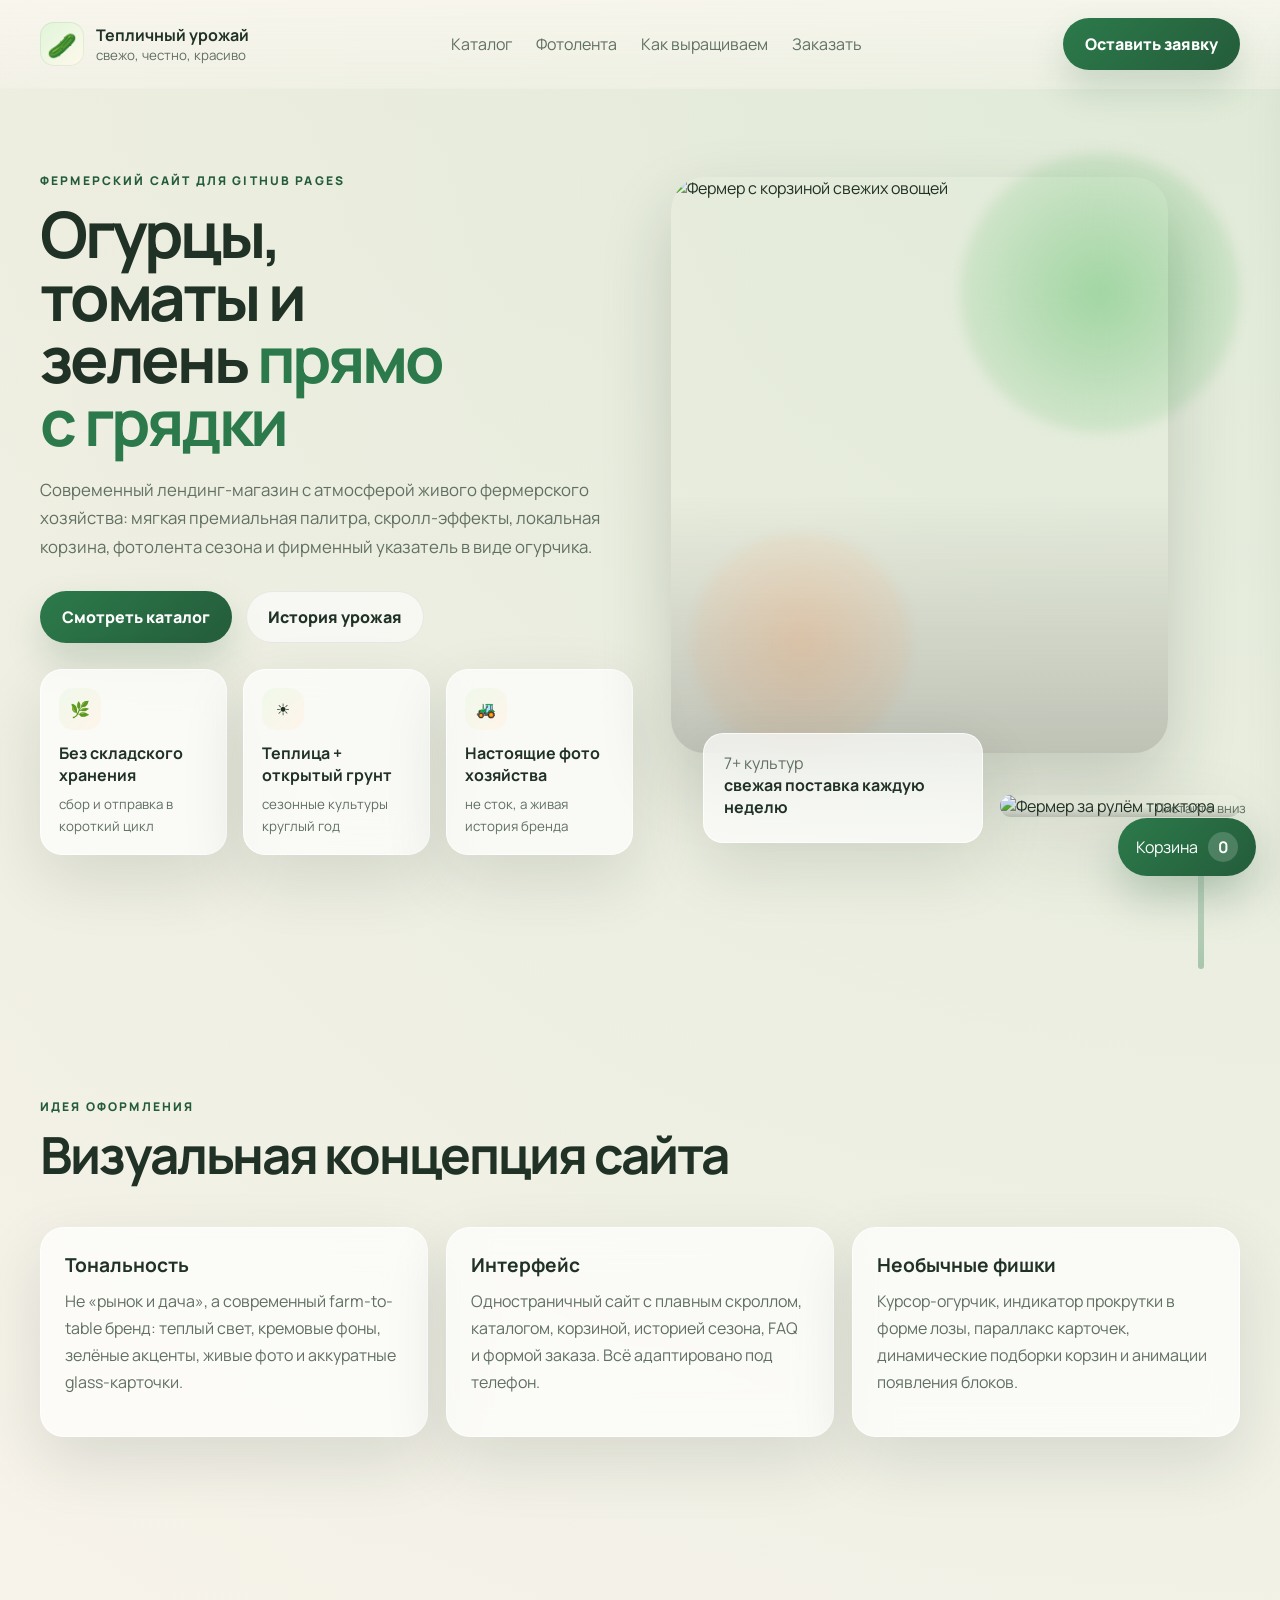
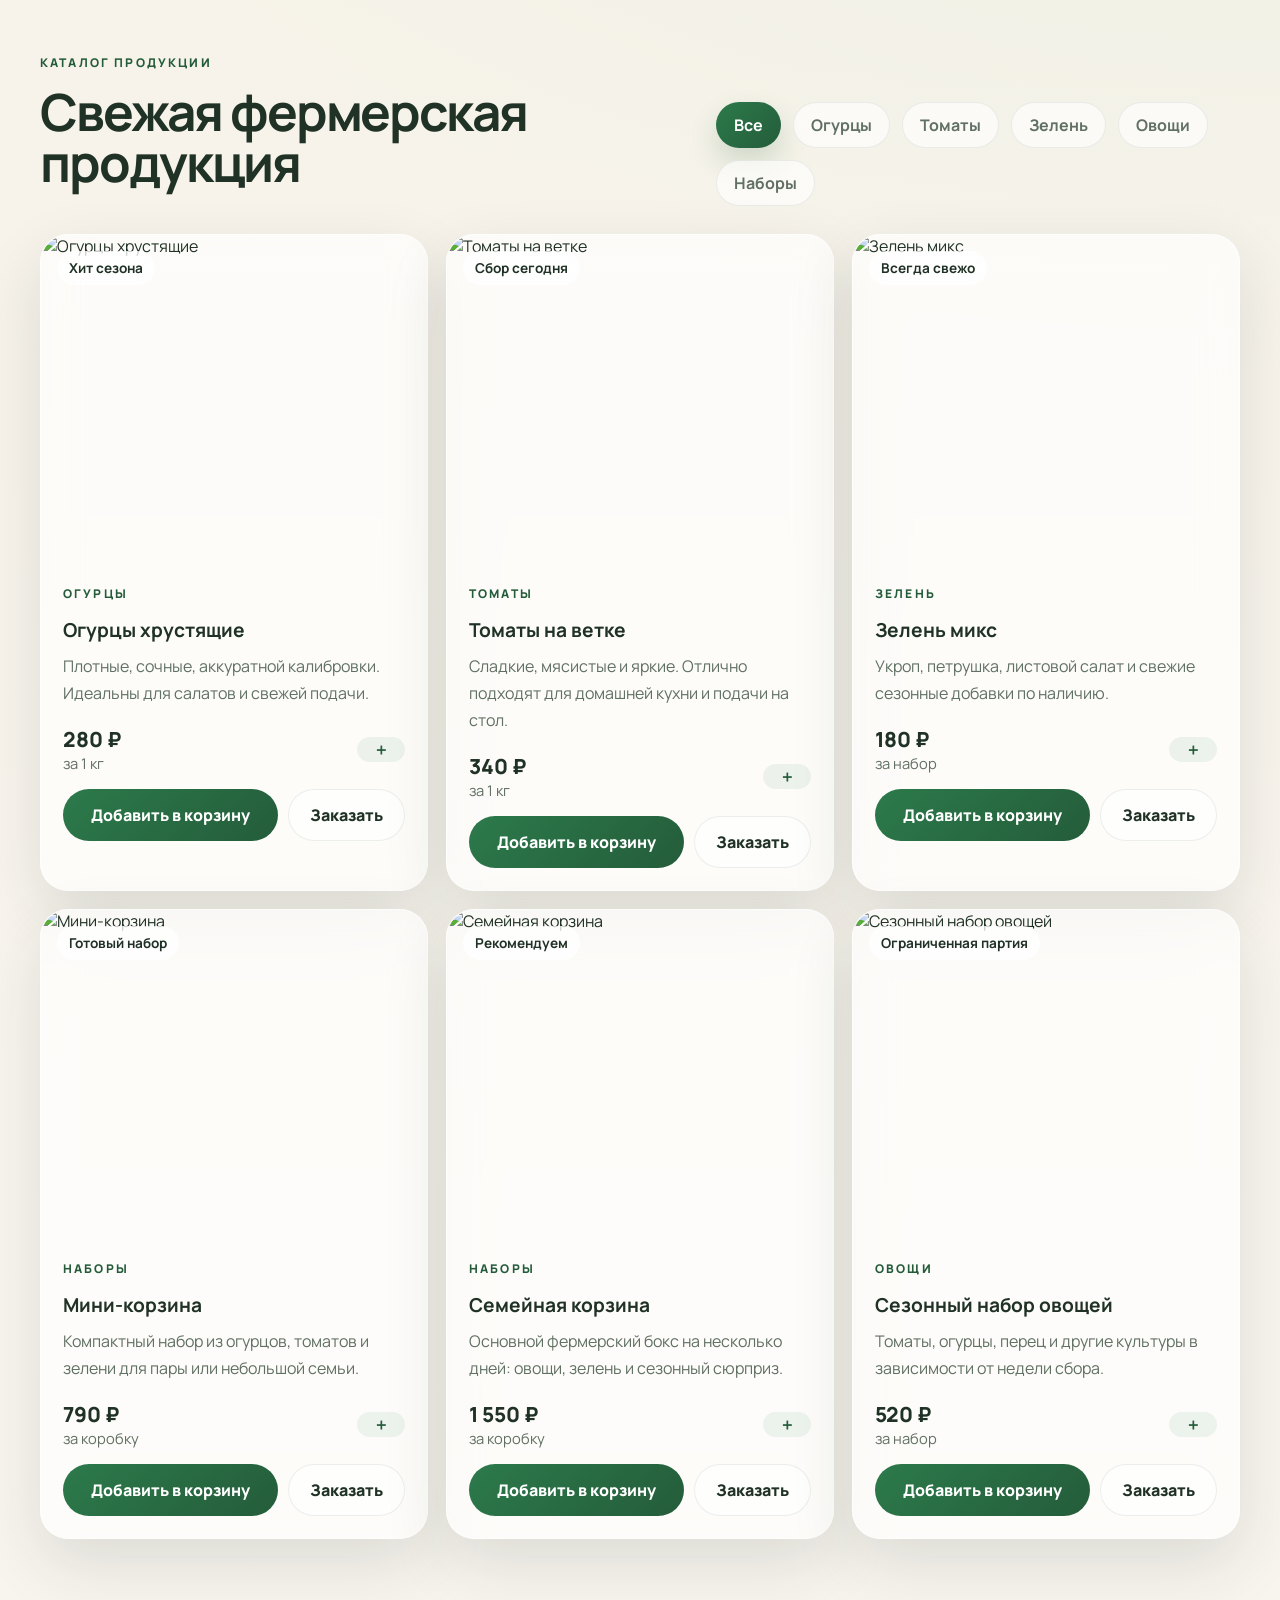
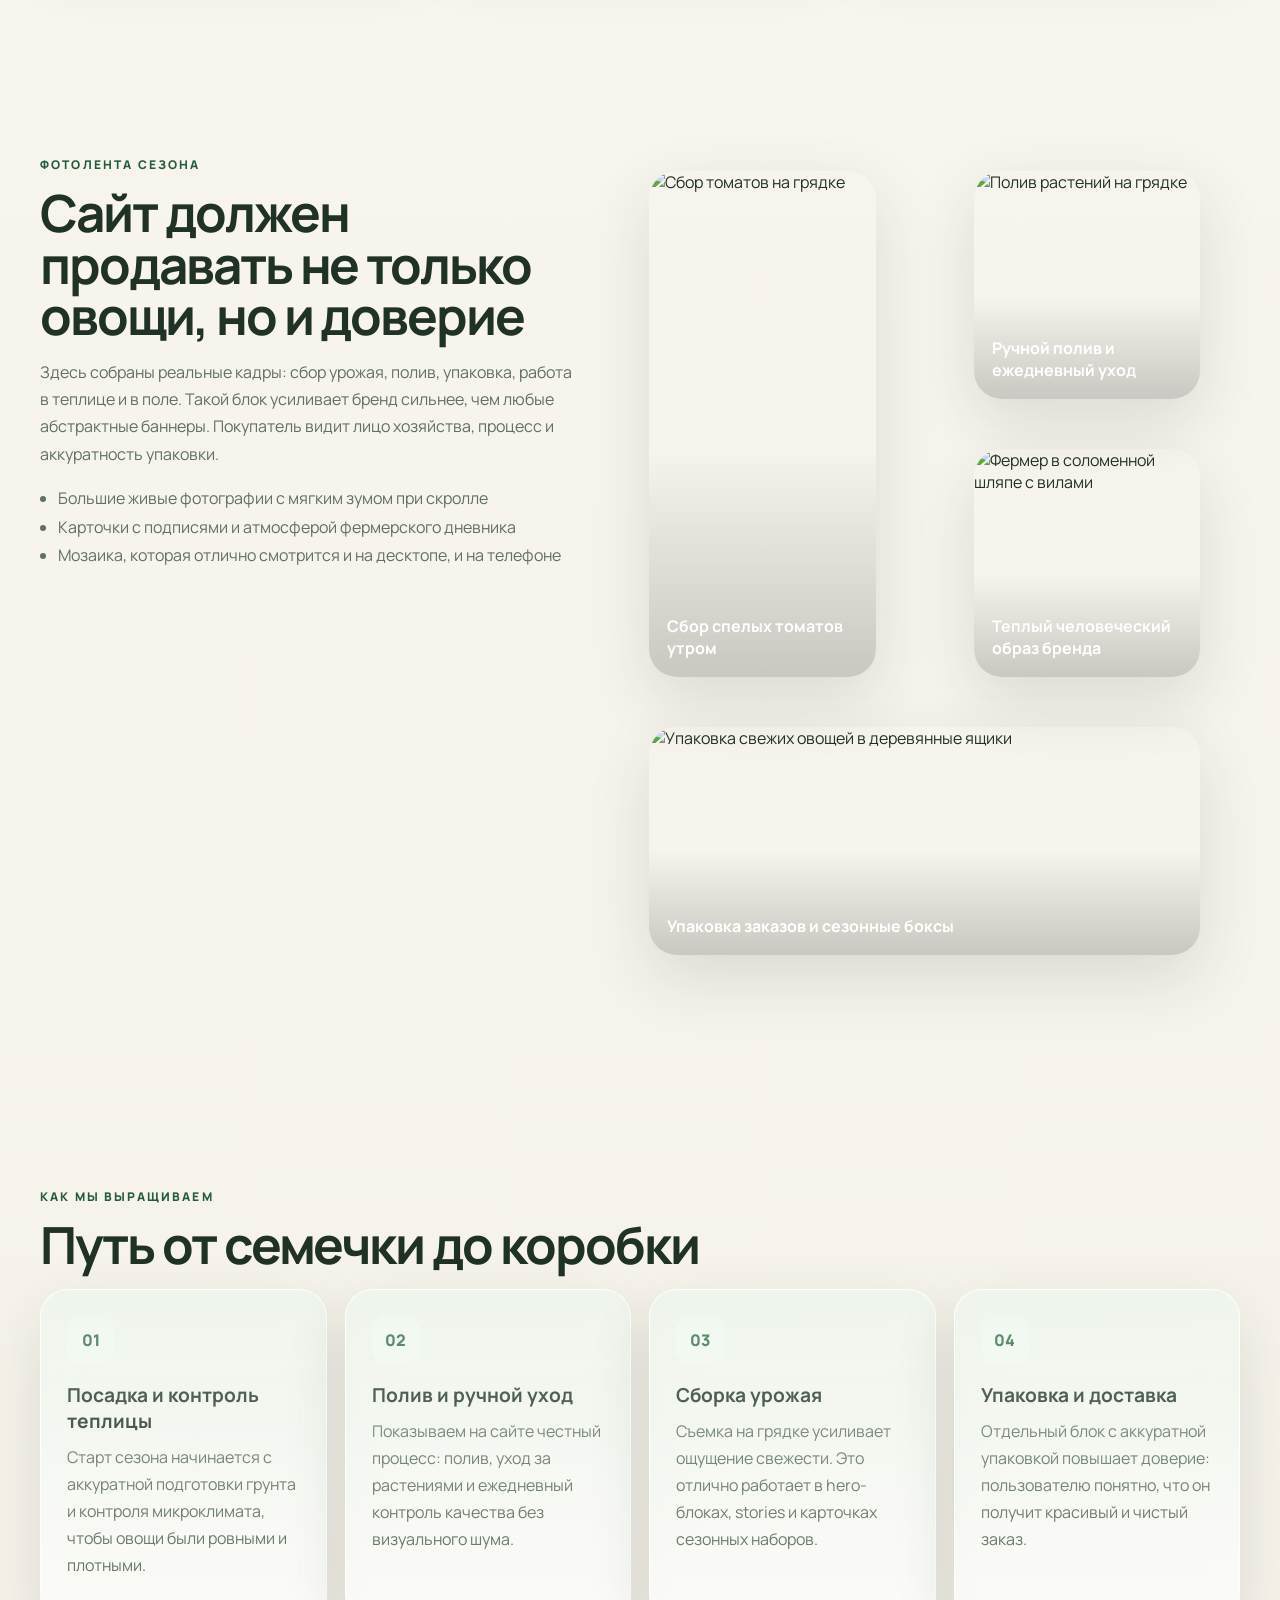
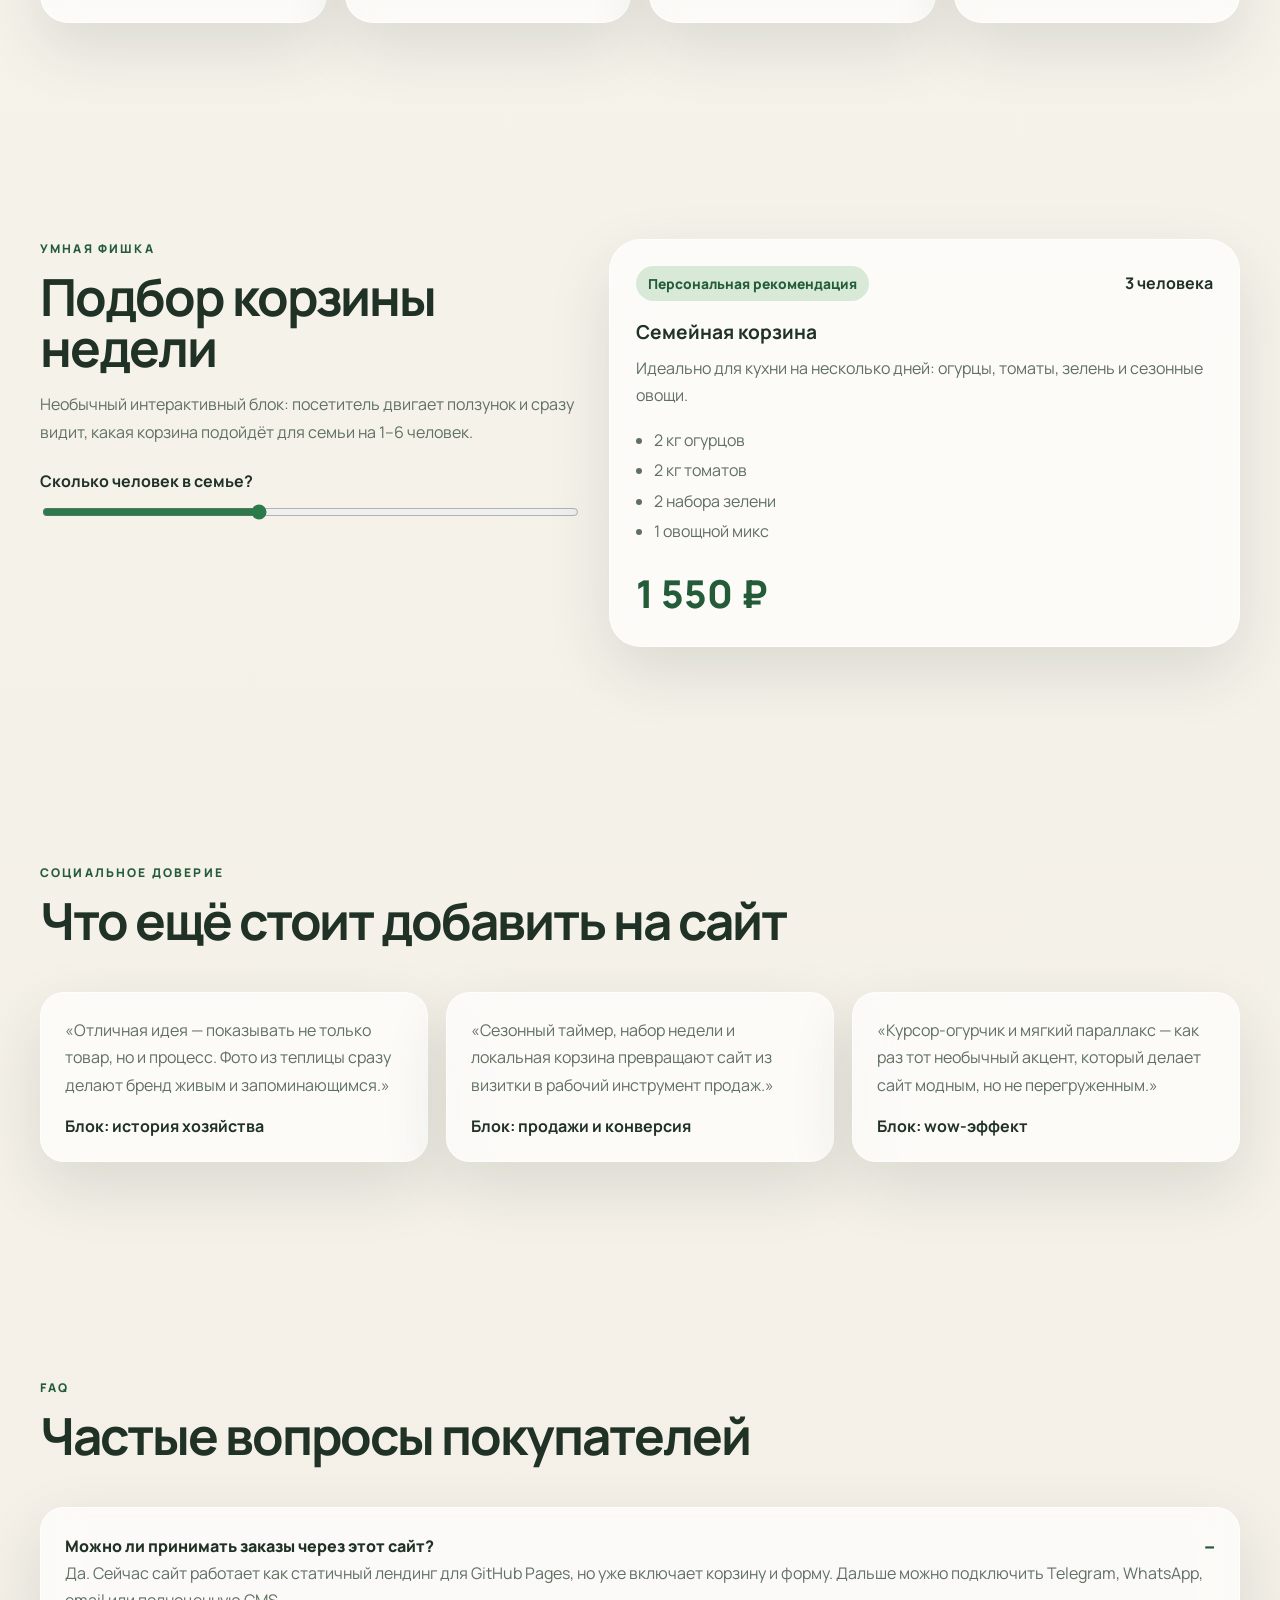
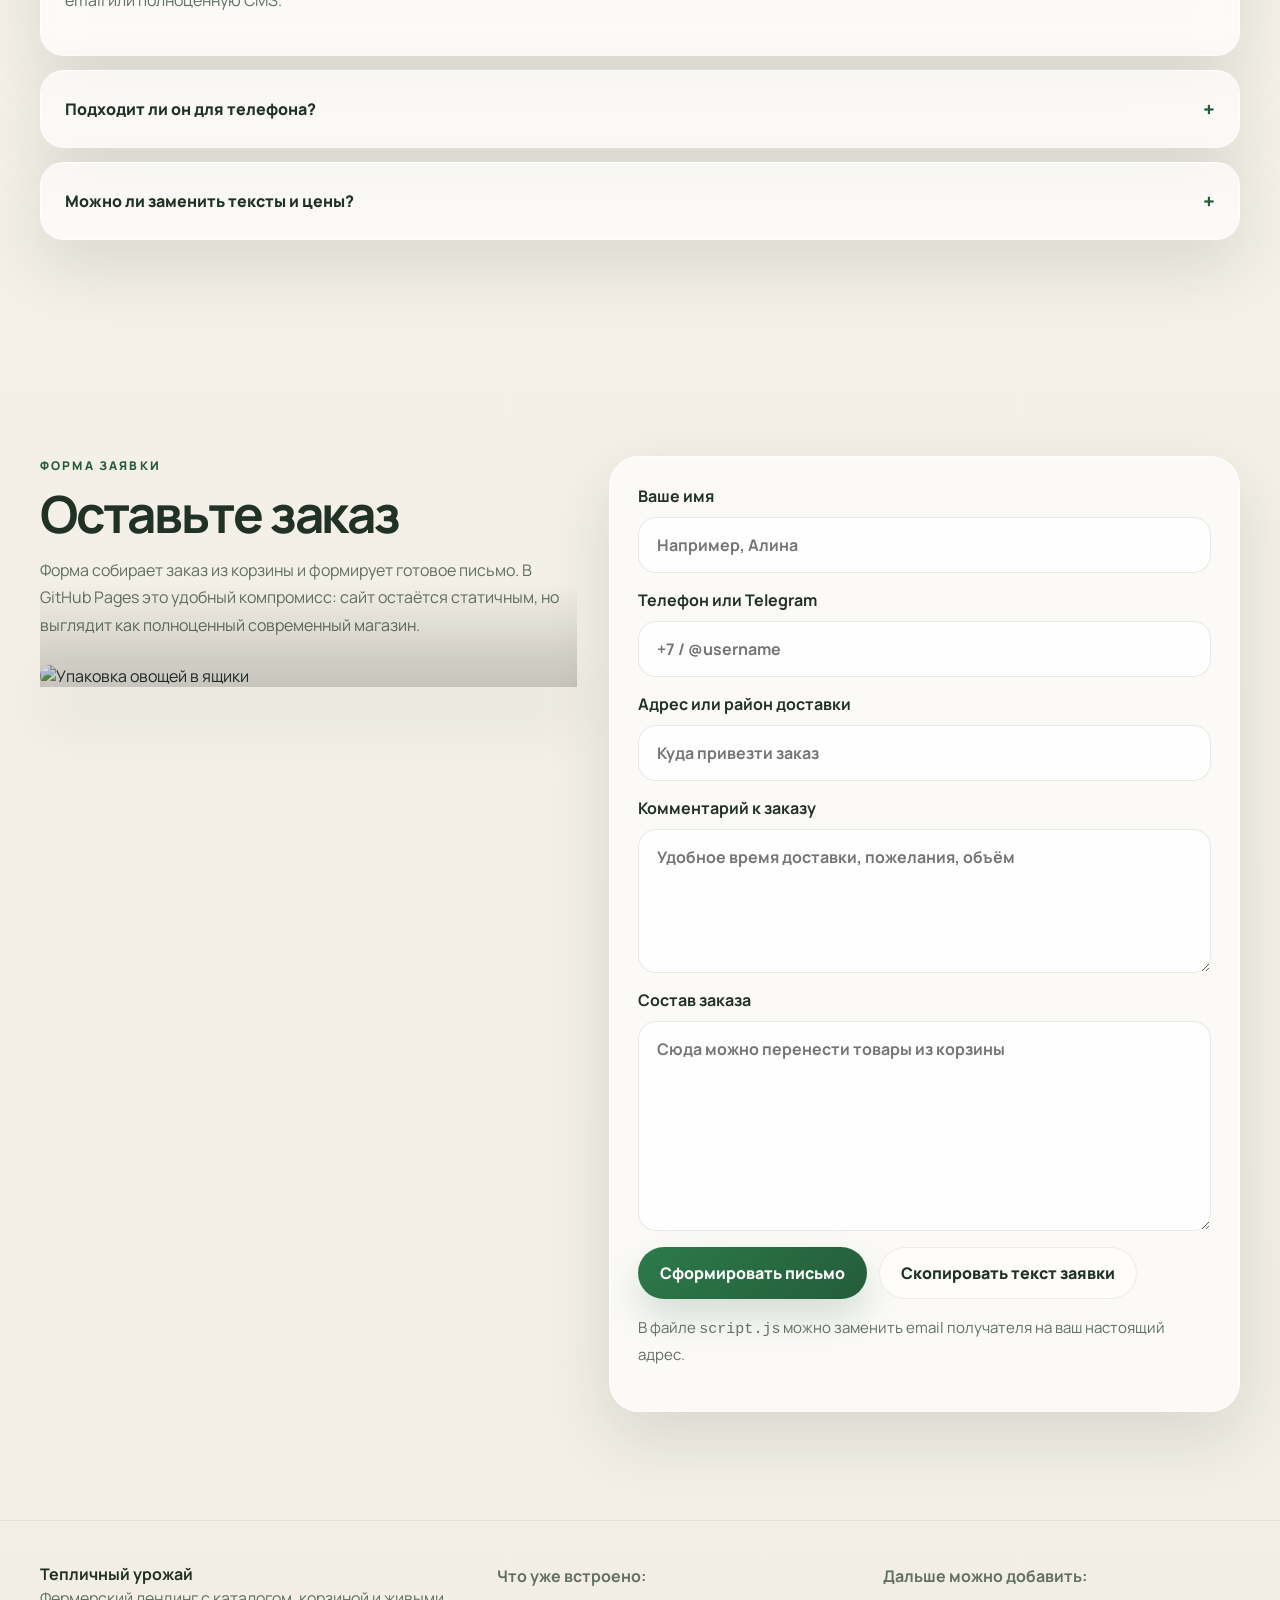
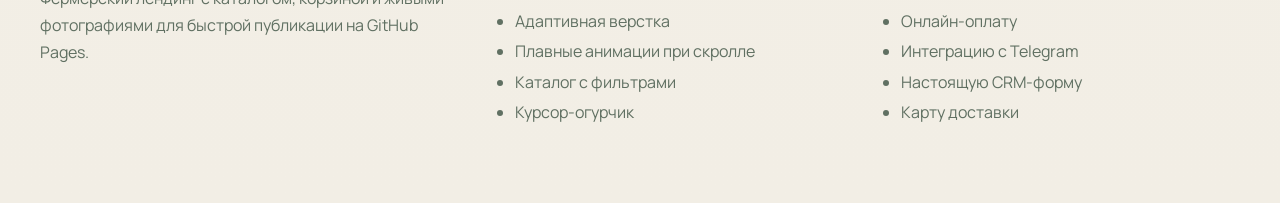
==== index.html @ d3fffae4 "Add files via upload" ====
<!DOCTYPE html>
<html lang="ru">
<head>
  <meta charset="UTF-8" />
  <meta name="viewport" content="width=device-width, initial-scale=1.0" />
  <title>Тепличный урожай — фермерские огурцы и томаты</title>
  <meta name="description" content="Современный фермерский сайт для продажи огурцов, помидоров, зелени и сезонных наборов. Готов для GitHub Pages." />
  <meta name="theme-color" content="#245c3a" />
  <link rel="icon" type="image/svg+xml" href="assets/favicon.svg" />
  <link rel="preconnect" href="https://fonts.googleapis.com" />
  <link rel="preconnect" href="https://fonts.gstatic.com" crossorigin />
  <link href="https://fonts.googleapis.com/css2?family=Manrope:wght@400;500;600;700;800&display=swap" rel="stylesheet" />
  <link rel="stylesheet" href="styles.css" />
</head>
<body>
  <div class="noise"></div>
  <div class="cursor-cucumber" aria-hidden="true">
    <span class="cursor-dot"></span>
    <span class="cursor-body"></span>
  </div>

  <div class="cart-fab" id="cartFab" role="button" tabindex="0" aria-label="Открыть корзину">
    <span>Корзина</span>
    <strong id="cartCount">0</strong>
  </div>

  <aside class="cart-drawer" id="cartDrawer" aria-hidden="true">
    <div class="cart-drawer__header">
      <div>
        <p class="eyebrow">Онлайн-заказ</p>
        <h3>Ваша корзина</h3>
      </div>
      <button class="ghost-btn" id="closeCart" aria-label="Закрыть корзину">✕</button>
    </div>
    <div class="cart-drawer__body" id="cartItems"></div>
    <div class="cart-drawer__footer">
      <div class="cart-total">
        <span>Итого</span>
        <strong id="cartTotal">0 ₽</strong>
      </div>
      <button class="primary-btn full" id="fillOrder">Перенести в форму заказа</button>
      <button class="secondary-btn full" id="clearCart">Очистить корзину</button>
    </div>
  </aside>
  <div class="backdrop" id="backdrop"></div>

  <header class="site-header" id="top">
    <div class="container nav-shell">
      <a class="brand" href="#top">
        <span class="brand__icon">🥒</span>
        <span>
          <strong>Тепличный урожай</strong>
          <small>свежо, честно, красиво</small>
        </span>
      </a>
      <nav class="nav">
        <a href="#catalog">Каталог</a>
        <a href="#story">Фотолента</a>
        <a href="#process">Как выращиваем</a>
        <a href="#order">Заказать</a>
      </nav>
      <a class="nav-cta" href="#order">Оставить заявку</a>
    </div>
  </header>

  <main>
    <section class="hero section">
      <div class="container hero-grid">
        <div class="hero-copy reveal">
          <p class="eyebrow">фермерский сайт для GitHub Pages</p>
          <h1>Огурцы, томаты и зелень <span>прямо с грядки</span></h1>
          <p class="hero-text">
            Современный лендинг-магазин с атмосферой живого фермерского хозяйства:
            мягкая премиальная палитра, скролл-эффекты, локальная корзина, фотолента сезона
            и фирменный указатель в виде огурчика.
          </p>

          <div class="hero-actions">
            <a class="primary-btn" href="#catalog">Смотреть каталог</a>
            <a class="secondary-btn" href="#story">История урожая</a>
          </div>

          <div class="hero-badges">
            <div class="badge floating" data-parallax="0.06">
              <span>🌿</span>
              <strong>Без складского хранения</strong>
              <small>сбор и отправка в короткий цикл</small>
            </div>
            <div class="badge floating" data-parallax="0.1">
              <span>☀️</span>
              <strong>Теплица + открытый грунт</strong>
              <small>сезонные культуры круглый год</small>
            </div>
            <div class="badge floating" data-parallax="0.08">
              <span>🚜</span>
              <strong>Настоящие фото хозяйства</strong>
              <small>не сток, а живая история бренда</small>
            </div>
          </div>
        </div>

        <div class="hero-visual reveal">
          <div class="hero-blob blob-1" data-parallax="0.12"></div>
          <div class="hero-blob blob-2" data-parallax="0.07"></div>
          <div class="hero-card hero-card--main" data-parallax="0.04">
            <img src="assets/images/hero-basket.jpg" alt="Фермер с корзиной свежих овощей" />
          </div>
          <div class="hero-card hero-card--side" data-parallax="0.12">
            <img src="assets/images/tractor.jpg" alt="Фермер за рулём трактора" />
          </div>
          <div class="hero-stat glass">
            <span>7+ культур</span>
            <strong>свежая поставка каждую неделю</strong>
          </div>
        </div>
      </div>
      <div class="hero-scroll-hint">
        <span>Листайте вниз</span>
        <div class="vine-track"><i id="scrollCucumber">🥒</i></div>
      </div>
    </section>

    <section class="trust section">
      <div class="container trust-grid">
        <div class="section-heading reveal">
          <p class="eyebrow">идея оформления</p>
          <h2>Визуальная концепция сайта</h2>
        </div>
        <div class="trust-cards">
          <article class="trust-card reveal">
            <h3>Тональность</h3>
            <p>Не «рынок и дача», а современный farm-to-table бренд: теплый свет, кремовые фоны, зелёные акценты, живые фото и аккуратные glass-карточки.</p>
          </article>
          <article class="trust-card reveal">
            <h3>Интерфейс</h3>
            <p>Одностраничный сайт с плавным скроллом, каталогом, корзиной, историей сезона, FAQ и формой заказа. Всё адаптировано под телефон.</p>
          </article>
          <article class="trust-card reveal">
            <h3>Необычные фишки</h3>
            <p>Курсор-огурчик, индикатор прокрутки в форме лозы, параллакс карточек, динамические подборки корзин и анимации появления блоков.</p>
          </article>
        </div>
      </div>
    </section>

    <section class="catalog section" id="catalog">
      <div class="container">
        <div class="section-heading reveal row-between">
          <div>
            <p class="eyebrow">каталог продукции</p>
            <h2>Свежая фермерская продукция</h2>
          </div>
          <div class="catalog-filters" id="filters"></div>
        </div>
        <div class="product-grid" id="productGrid"></div>
      </div>
    </section>

    <section class="story section" id="story">
      <div class="container story-grid">
        <div class="story-copy sticky reveal">
          <p class="eyebrow">фотолента сезона</p>
          <h2>Сайт должен продавать не только овощи, но и доверие</h2>
          <p>
            Здесь собраны реальные кадры: сбор урожая, полив, упаковка, работа в теплице и в поле.
            Такой блок усиливает бренд сильнее, чем любые абстрактные баннеры. Покупатель видит лицо хозяйства,
            процесс и аккуратность упаковки.
          </p>
          <ul class="feature-list">
            <li>Большие живые фотографии с мягким зумом при скролле</li>
            <li>Карточки с подписями и атмосферой фермерского дневника</li>
            <li>Мозаика, которая отлично смотрится и на десктопе, и на телефоне</li>
          </ul>
        </div>
        <div class="photo-wall">
          <figure class="photo-card tall reveal"><img src="assets/images/harvest-pick.jpg" alt="Сбор томатов на грядке" /><figcaption>Сбор спелых томатов утром</figcaption></figure>
          <figure class="photo-card reveal"><img src="assets/images/watering.jpg" alt="Полив растений на грядке" /><figcaption>Ручной полив и ежедневный уход</figcaption></figure>
          <figure class="photo-card reveal"><img src="assets/images/hat-fork.jpg" alt="Фермер в соломенной шляпе с вилами" /><figcaption>Теплый человеческий образ бренда</figcaption></figure>
          <figure class="photo-card wide reveal"><img src="assets/images/packing.jpg" alt="Упаковка свежих овощей в деревянные ящики" /><figcaption>Упаковка заказов и сезонные боксы</figcaption></figure>
        </div>
      </div>
    </section>

    <section class="process section" id="process">
      <div class="container">
        <div class="section-heading reveal">
          <p class="eyebrow">как мы выращиваем</p>
          <h2>Путь от семечки до коробки</h2>
        </div>

        <div class="process-grid">
          <article class="process-step reveal">
            <span>01</span>
            <h3>Посадка и контроль теплицы</h3>
            <p>Старт сезона начинается с аккуратной подготовки грунта и контроля микроклимата, чтобы овощи были ровными и плотными.</p>
          </article>
          <article class="process-step reveal">
            <span>02</span>
            <h3>Полив и ручной уход</h3>
            <p>Показываем на сайте честный процесс: полив, уход за растениями и ежедневный контроль качества без визуального шума.</p>
          </article>
          <article class="process-step reveal">
            <span>03</span>
            <h3>Сборка урожая</h3>
            <p>Съемка на грядке усиливает ощущение свежести. Это отлично работает в hero-блоках, stories и карточках сезонных наборов.</p>
          </article>
          <article class="process-step reveal">
            <span>04</span>
            <h3>Упаковка и доставка</h3>
            <p>Отдельный блок с аккуратной упаковкой повышает доверие: пользователю понятно, что он получит красивый и чистый заказ.</p>
          </article>
        </div>
      </div>
    </section>

    <section class="planner section">
      <div class="container planner-grid">
        <div class="planner-copy reveal">
          <p class="eyebrow">умная фишка</p>
          <h2>Подбор корзины недели</h2>
          <p>
            Необычный интерактивный блок: посетитель двигает ползунок и сразу видит,
            какая корзина подойдёт для семьи на 1–6 человек.
          </p>
          <div class="range-wrap">
            <label for="familyRange">Сколько человек в семье?</label>
            <input type="range" min="1" max="6" value="3" id="familyRange" />
          </div>
        </div>
        <div class="planner-card reveal">
          <div class="planner-top">
            <span class="planner-chip">Персональная рекомендация</span>
            <strong id="familyCount">3 человека</strong>
          </div>
          <h3 id="boxName">Семейная корзина</h3>
          <p id="boxDescription">Идеально для кухни на несколько дней: огурцы, томаты, зелень и сезонные овощи.</p>
          <ul id="boxList" class="planner-list"></ul>
          <div class="planner-price" id="boxPrice">1 550 ₽</div>
        </div>
      </div>
    </section>

    <section class="reviews section">
      <div class="container reviews-grid">
        <div class="section-heading reveal">
          <p class="eyebrow">социальное доверие</p>
          <h2>Что ещё стоит добавить на сайт</h2>
        </div>
        <div class="review-cards">
          <article class="review-card reveal">
            <p>«Отличная идея — показывать не только товар, но и процесс. Фото из теплицы сразу делают бренд живым и запоминающимся.»</p>
            <strong>Блок: история хозяйства</strong>
          </article>
          <article class="review-card reveal">
            <p>«Сезонный таймер, набор недели и локальная корзина превращают сайт из визитки в рабочий инструмент продаж.»</p>
            <strong>Блок: продажи и конверсия</strong>
          </article>
          <article class="review-card reveal">
            <p>«Курсор-огурчик и мягкий параллакс — как раз тот необычный акцент, который делает сайт модным, но не перегруженным.»</p>
            <strong>Блок: wow-эффект</strong>
          </article>
        </div>
      </div>
    </section>

    <section class="faq section">
      <div class="container faq-grid">
        <div class="section-heading reveal">
          <p class="eyebrow">faq</p>
          <h2>Частые вопросы покупателей</h2>
        </div>
        <div class="faq-list">
          <details class="faq-item reveal" open>
            <summary>Можно ли принимать заказы через этот сайт?</summary>
            <p>Да. Сейчас сайт работает как статичный лендинг для GitHub Pages, но уже включает корзину и форму. Дальше можно подключить Telegram, WhatsApp, email или полноценную CMS.</p>
          </details>
          <details class="faq-item reveal">
            <summary>Подходит ли он для телефона?</summary>
            <p>Да. Верстка адаптивная: крупные кнопки, карточки перестраиваются в одну колонку, а все скролл-эффекты остаются плавными.</p>
          </details>
          <details class="faq-item reveal">
            <summary>Можно ли заменить тексты и цены?</summary>
            <p>Да. Весь каталог лежит в одном JS-файле, а тексты — в обычной HTML-разметке, поэтому сайт легко поддерживать даже без сложного фреймворка.</p>
          </details>
        </div>
      </div>
    </section>

    <section class="order section" id="order">
      <div class="container order-grid">
        <div class="order-copy reveal">
          <p class="eyebrow">форма заявки</p>
          <h2>Оставьте заказ</h2>
          <p>
            Форма собирает заказ из корзины и формирует готовое письмо. В GitHub Pages это удобный компромисс:
            сайт остаётся статичным, но выглядит как полноценный современный магазин.
          </p>
          <img class="order-photo" src="assets/images/packing.jpg" alt="Упаковка овощей в ящики" />
        </div>

        <form class="order-form reveal" id="orderForm">
          <label>
            Ваше имя
            <input type="text" id="customerName" placeholder="Например, Алина" required />
          </label>
          <label>
            Телефон или Telegram
            <input type="text" id="customerContact" placeholder="+7 / @username" required />
          </label>
          <label>
            Адрес или район доставки
            <input type="text" id="customerAddress" placeholder="Куда привезти заказ" />
          </label>
          <label>
            Комментарий к заказу
            <textarea id="customerNote" rows="5" placeholder="Удобное время доставки, пожелания, объём"></textarea>
          </label>
          <label>
            Состав заказа
            <textarea id="orderSummary" rows="8" placeholder="Сюда можно перенести товары из корзины"></textarea>
          </label>

          <div class="form-actions">
            <button type="submit" class="primary-btn">Сформировать письмо</button>
            <button type="button" class="secondary-btn" id="copyOrder">Скопировать текст заявки</button>
          </div>
          <p class="form-note">В файле <code>script.js</code> можно заменить email получателя на ваш настоящий адрес.</p>
        </form>
      </div>
    </section>
  </main>

  <footer class="site-footer">
    <div class="container footer-grid">
      <div>
        <strong>Тепличный урожай</strong>
        <p>Фермерский лендинг с каталогом, корзиной и живыми фотографиями для быстрой публикации на GitHub Pages.</p>
      </div>
      <div>
        <p><strong>Что уже встроено:</strong></p>
        <ul>
          <li>Адаптивная верстка</li>
          <li>Плавные анимации при скролле</li>
          <li>Каталог с фильтрами</li>
          <li>Курсор-огурчик</li>
        </ul>
      </div>
      <div>
        <p><strong>Дальше можно добавить:</strong></p>
        <ul>
          <li>Онлайн-оплату</li>
          <li>Интеграцию с Telegram</li>
          <li>Настоящую CRM-форму</li>
          <li>Карту доставки</li>
        </ul>
      </div>
    </div>
  </footer>

  <script src="script.js"></script>
</body>
</html>
---- styles.css ----
:root {
  --bg: #f4f0e7;
  --bg-2: #fbf8f2;
  --surface: rgba(255, 255, 255, 0.7);
  --surface-strong: #ffffff;
  --text: #203125;
  --muted: #607062;
  --line: rgba(32, 49, 37, 0.08);
  --green: #2c7a4b;
  --green-dark: #245c3a;
  --green-soft: #d8ead7;
  --accent: #d96f3f;
  --accent-soft: #ffe5d8;
  --shadow: 0 24px 64px rgba(28, 44, 33, 0.12);
  --radius-xl: 34px;
  --radius-lg: 24px;
  --radius-md: 18px;
  --container: 1200px;
}

* {
  box-sizing: border-box;
}

html {
  scroll-behavior: smooth;
}

body {
  margin: 0;
  font-family: 'Manrope', system-ui, -apple-system, BlinkMacSystemFont, 'Segoe UI', sans-serif;
  background:
    radial-gradient(circle at top right, rgba(136, 207, 159, 0.2), transparent 24%),
    linear-gradient(180deg, #f5f0e5 0%, #f8f5ee 35%, #f2eee5 100%);
  color: var(--text);
  overflow-x: hidden;
}

body.cursor-enabled,
body.cursor-enabled a,
body.cursor-enabled button,
body.cursor-enabled input,
body.cursor-enabled textarea,
body.cursor-enabled summary {
  cursor: none;
}

img {
  max-width: 100%;
  display: block;
}

a {
  color: inherit;
  text-decoration: none;
}

button,
input,
textarea {
  font: inherit;
}

.container {
  width: min(var(--container), calc(100% - 32px));
  margin: 0 auto;
}

.section {
  position: relative;
  padding: 108px 0;
}

.noise {
  position: fixed;
  inset: 0;
  pointer-events: none;
  opacity: 0.04;
  background-image:
    radial-gradient(#1d2c1d 0.5px, transparent 0.5px),
    radial-gradient(#1d2c1d 0.5px, transparent 0.5px);
  background-position: 0 0, 10px 10px;
  background-size: 20px 20px;
  z-index: 2;
}

.eyebrow {
  margin: 0 0 12px;
  color: var(--green-dark);
  text-transform: uppercase;
  letter-spacing: 0.18em;
  font-size: 12px;
  font-weight: 800;
}

h1,
h2,
h3,
p,
ul {
  margin-top: 0;
}

h1 {
  font-size: clamp(3rem, 5vw, 5.4rem);
  line-height: 0.98;
  letter-spacing: -0.05em;
  max-width: 10ch;
  margin-bottom: 22px;
}

h1 span {
  color: var(--green);
}

h2 {
  font-size: clamp(2rem, 4vw, 3.5rem);
  line-height: 1;
  letter-spacing: -0.04em;
  margin-bottom: 18px;
}

h3 {
  font-size: 1.2rem;
  margin-bottom: 10px;
}

p {
  color: var(--muted);
  line-height: 1.7;
}

.site-header {
  position: sticky;
  top: 0;
  z-index: 20;
  padding: 18px 0;
  backdrop-filter: blur(18px);
  background: linear-gradient(180deg, rgba(250, 247, 240, 0.82), rgba(250, 247, 240, 0.4));
  border-bottom: 1px solid rgba(32, 49, 37, 0.04);
}

.nav-shell {
  display: flex;
  align-items: center;
  justify-content: space-between;
  gap: 20px;
}

.brand {
  display: flex;
  align-items: center;
  gap: 12px;
}

.brand__icon {
  width: 44px;
  height: 44px;
  display: grid;
  place-items: center;
  font-size: 24px;
  border-radius: 14px;
  background: linear-gradient(135deg, #e0f5d9, #fff9ec);
  box-shadow: inset 0 0 0 1px rgba(44, 122, 75, 0.1);
}

.brand strong {
  display: block;
  font-size: 1rem;
}

.brand small {
  display: block;
  color: var(--muted);
}

.nav {
  display: flex;
  gap: 24px;
  color: var(--muted);
}

.nav a {
  position: relative;
  padding: 8px 0;
}

.nav a::after {
  content: '';
  position: absolute;
  left: 0;
  bottom: 0;
  width: 100%;
  height: 2px;
  transform: scaleX(0);
  transform-origin: center;
  background: linear-gradient(90deg, var(--green), var(--accent));
  transition: transform 0.28s ease;
}

.nav a:hover::after,
.nav a:focus-visible::after {
  transform: scaleX(1);
}

.nav-cta,
.primary-btn,
.secondary-btn,
.ghost-btn {
  border: 0;
  border-radius: 999px;
  transition: transform 0.22s ease, box-shadow 0.22s ease, background 0.22s ease;
}

.nav-cta,
.primary-btn,
.secondary-btn {
  display: inline-flex;
  align-items: center;
  justify-content: center;
  gap: 10px;
  padding: 15px 22px;
  font-weight: 800;
}

.nav-cta,
.primary-btn {
  color: white;
  background: linear-gradient(135deg, var(--green), var(--green-dark));
  box-shadow: 0 18px 36px rgba(36, 92, 58, 0.18);
}

.secondary-btn {
  color: var(--text);
  background: rgba(255, 255, 255, 0.6);
  box-shadow: inset 0 0 0 1px rgba(32, 49, 37, 0.08);
}

.ghost-btn {
  width: 42px;
  height: 42px;
  background: rgba(32, 49, 37, 0.06);
}

.primary-btn:hover,
.secondary-btn:hover,
.nav-cta:hover,
.ghost-btn:hover,
.cart-fab:hover {
  transform: translateY(-2px);
}

.hero {
  padding-top: 56px;
  min-height: 100vh;
  display: grid;
  align-items: center;
}

.hero-grid {
  display: grid;
  grid-template-columns: 1.02fr 0.98fr;
  gap: 38px;
  align-items: center;
}

.hero-text {
  max-width: 60ch;
  font-size: 1.05rem;
}

.hero-actions {
  display: flex;
  flex-wrap: wrap;
  gap: 14px;
  margin: 30px 0 26px;
}

.hero-badges {
  display: grid;
  grid-template-columns: repeat(3, minmax(0, 1fr));
  gap: 16px;
}

.badge,
.trust-card,
.process-step,
.review-card,
.planner-card,
.order-form,
.cart-drawer,
.faq-item,
.product-card,
.glass {
  backdrop-filter: blur(18px);
  background: rgba(255, 255, 255, 0.68);
  border: 1px solid rgba(255, 255, 255, 0.7);
  box-shadow: var(--shadow);
}

.badge {
  padding: 18px;
  border-radius: 22px;
}

.badge span {
  display: inline-grid;
  place-items: center;
  width: 42px;
  height: 42px;
  border-radius: 14px;
  background: linear-gradient(135deg, #eff9eb, #fff4ea);
  margin-bottom: 12px;
}

.badge strong,
.hero-stat strong {
  display: block;
  margin-bottom: 6px;
}

.badge small,
.hero-stat span {
  color: var(--muted);
}

.hero-visual {
  position: relative;
  min-height: 720px;
}

.hero-card {
  position: absolute;
  overflow: hidden;
  border-radius: 34px;
  box-shadow: 0 30px 70px rgba(29, 46, 31, 0.18);
}

.hero-card::after,
.photo-card::after,
.order-photo::after {
  content: '';
  position: absolute;
  inset: auto 0 0 0;
  height: 45%;
  pointer-events: none;
  background: linear-gradient(180deg, transparent, rgba(0, 0, 0, 0.18));
}

.hero-card--main {
  inset: 24px 72px 120px 0;
}

.hero-card--side {
  width: 240px;
  right: 0;
  bottom: 56px;
  transform: rotate(8deg);
}

.hero-card img,
.photo-card img,
.order-photo {
  width: 100%;
  height: 100%;
  object-fit: cover;
}

.hero-stat {
  position: absolute;
  left: 32px;
  bottom: 30px;
  padding: 18px 20px;
  border-radius: 20px;
  max-width: 280px;
}

.hero-blob {
  position: absolute;
  border-radius: 50%;
  filter: blur(6px);
}

.blob-1 {
  width: 280px;
  height: 280px;
  right: 0;
  top: 0;
  background: radial-gradient(circle, rgba(145, 208, 149, 0.8), rgba(145, 208, 149, 0));
}

.blob-2 {
  width: 220px;
  height: 220px;
  left: 20px;
  bottom: 120px;
  background: radial-gradient(circle, rgba(255, 190, 143, 0.45), rgba(255, 190, 143, 0));
}

.hero-scroll-hint {
  position: absolute;
  right: 34px;
  bottom: 20px;
  display: flex;
  flex-direction: column;
  align-items: center;
  gap: 12px;
  color: var(--muted);
  font-size: 0.82rem;
}

.vine-track {
  position: relative;
  width: 6px;
  height: 140px;
  border-radius: 999px;
  background: linear-gradient(180deg, rgba(44, 122, 75, 0.1), rgba(44, 122, 75, 0.35));
}

.vine-track i {
  position: absolute;
  left: 50%;
  transform: translate(-50%, 0);
  font-style: normal;
  font-size: 28px;
  filter: drop-shadow(0 8px 16px rgba(36, 92, 58, 0.25));
}

.section-heading.row-between {
  display: flex;
  align-items: end;
  justify-content: space-between;
  gap: 20px;
}

.trust-grid,
.reviews-grid,
.faq-grid {
  display: grid;
  gap: 28px;
}

.trust-cards,
.review-cards {
  display: grid;
  grid-template-columns: repeat(3, minmax(0, 1fr));
  gap: 18px;
}

.trust-card,
.review-card {
  padding: 24px;
  border-radius: var(--radius-lg);
}

.catalog-filters {
  display: flex;
  gap: 12px;
  flex-wrap: wrap;
}

.filter-btn {
  padding: 12px 18px;
  border: 0;
  border-radius: 999px;
  background: rgba(255,255,255,0.62);
  box-shadow: inset 0 0 0 1px rgba(32, 49, 37, 0.08);
  color: var(--muted);
  font-weight: 700;
}

.filter-btn.is-active {
  background: linear-gradient(135deg, var(--green), var(--green-dark));
  color: white;
  box-shadow: 0 14px 28px rgba(36, 92, 58, 0.18);
}

.product-grid {
  margin-top: 28px;
  display: grid;
  grid-template-columns: repeat(3, minmax(0, 1fr));
  gap: 18px;
}

.product-card {
  border-radius: 28px;
  overflow: hidden;
}

.product-media {
  position: relative;
  aspect-ratio: 1.18 / 1;
  overflow: hidden;
}

.product-media img {
  width: 100%;
  height: 100%;
  object-fit: cover;
  transition: transform 0.4s ease;
}

.product-card:hover .product-media img {
  transform: scale(1.06);
}

.product-tag {
  position: absolute;
  left: 16px;
  top: 16px;
  padding: 8px 12px;
  border-radius: 999px;
  background: rgba(255,255,255,0.76);
  font-size: 0.85rem;
  font-weight: 700;
}

.product-content {
  padding: 22px;
}

.product-meta {
  display: flex;
  justify-content: space-between;
  align-items: center;
  gap: 16px;
  margin: 18px 0 16px;
}

.product-price {
  font-size: 1.3rem;
  font-weight: 800;
  color: var(--text);
}

.product-unit {
  color: var(--muted);
  font-size: 0.92rem;
}

.product-actions {
  display: flex;
  gap: 10px;
}

.add-btn,
.qty-btn {
  border: 0;
  border-radius: 999px;
  font-weight: 800;
}

.add-btn {
  flex: 1;
  padding: 14px 16px;
  color: white;
  background: linear-gradient(135deg, var(--green), var(--green-dark));
}

.qty-btn {
  width: 48px;
  background: rgba(44, 122, 75, 0.08);
  color: var(--green-dark);
}

.story-grid,
.planner-grid,
.order-grid {
  display: grid;
  grid-template-columns: 0.92fr 1.08fr;
  gap: 32px;
  align-items: start;
}

.sticky {
  position: sticky;
  top: 110px;
}

.feature-list {
  padding-left: 18px;
  color: var(--muted);
  line-height: 1.8;
}

.photo-wall {
  display: grid;
  grid-template-columns: repeat(2, minmax(0, 1fr));
  grid-auto-rows: 260px;
  gap: 18px;
}

.photo-card {
  position: relative;
  overflow: hidden;
  border-radius: 28px;
  box-shadow: var(--shadow);
}

.photo-card img {
  width: 100%;
  height: 100%;
  object-fit: cover;
  transition: transform 0.45s ease;
}

.photo-card:hover img {
  transform: scale(1.05);
}

.photo-card figcaption {
  position: absolute;
  left: 18px;
  right: 18px;
  bottom: 18px;
  color: white;
  z-index: 1;
  font-weight: 700;
}

.photo-card.tall {
  grid-row: span 2;
}

.photo-card.wide {
  grid-column: span 2;
}

.process-grid {
  display: grid;
  grid-template-columns: repeat(4, minmax(0, 1fr));
  gap: 18px;
}

.process-step {
  padding: 26px;
  border-radius: 28px;
  position: relative;
  overflow: hidden;
}

.process-step::before {
  content: '';
  position: absolute;
  inset: 0;
  background: linear-gradient(180deg, rgba(216, 234, 215, 0.38), rgba(255,255,255,0));
  pointer-events: none;
}

.process-step span {
  display: inline-flex;
  width: 48px;
  height: 48px;
  align-items: center;
  justify-content: center;
  border-radius: 16px;
  background: white;
  color: var(--green-dark);
  font-weight: 800;
  margin-bottom: 18px;
}

.range-wrap {
  margin-top: 24px;
}

.range-wrap label {
  display: block;
  margin-bottom: 10px;
  font-weight: 700;
}

input[type='range'] {
  width: 100%;
  accent-color: var(--green);
}

.planner-card {
  padding: 26px;
  border-radius: 32px;
}

.planner-top {
  display: flex;
  justify-content: space-between;
  gap: 12px;
  align-items: center;
  margin-bottom: 18px;
}

.planner-chip {
  display: inline-flex;
  padding: 8px 12px;
  border-radius: 999px;
  background: var(--green-soft);
  color: var(--green-dark);
  font-weight: 800;
  font-size: 0.86rem;
}

.planner-list {
  padding-left: 18px;
  line-height: 1.9;
  color: var(--muted);
}

.planner-price {
  margin-top: 20px;
  font-size: clamp(1.8rem, 3vw, 2.6rem);
  font-weight: 800;
  color: var(--green-dark);
}

.faq-list {
  display: grid;
  gap: 14px;
}

.faq-item {
  padding: 24px;
  border-radius: 24px;
}

.faq-item summary {
  list-style: none;
  font-weight: 800;
  display: flex;
  align-items: center;
  justify-content: space-between;
}

.faq-item summary::-webkit-details-marker {
  display: none;
}

.faq-item summary::after {
  content: '+';
  font-size: 1.3rem;
  color: var(--green-dark);
}

.faq-item[open] summary::after {
  content: '–';
}

.order-photo {
  width: 100%;
  border-radius: 30px;
  margin-top: 26px;
  box-shadow: var(--shadow);
}

.order-form {
  padding: 28px;
  border-radius: 30px;
  display: grid;
  gap: 16px;
}

.order-form label {
  display: grid;
  gap: 10px;
  font-weight: 700;
}

.order-form input,
.order-form textarea {
  width: 100%;
  border: 1px solid rgba(32, 49, 37, 0.1);
  background: rgba(255,255,255,0.78);
  border-radius: 18px;
  padding: 16px 18px;
  color: var(--text);
  resize: vertical;
}

.order-form input:focus,
.order-form textarea:focus {
  outline: 2px solid rgba(44, 122, 75, 0.2);
  border-color: rgba(44, 122, 75, 0.35);
}

.form-actions {
  display: flex;
  flex-wrap: wrap;
  gap: 12px;
}

.form-note {
  font-size: 0.94rem;
}

.site-footer {
  padding: 42px 0 60px;
  border-top: 1px solid rgba(32, 49, 37, 0.08);
}

.footer-grid {
  display: grid;
  grid-template-columns: 1.2fr 1fr 1fr;
  gap: 28px;
}

.footer-grid ul {
  padding-left: 18px;
  color: var(--muted);
  line-height: 1.9;
}

.cart-fab {
  position: fixed;
  right: 24px;
  bottom: 24px;
  z-index: 28;
  display: flex;
  align-items: center;
  gap: 10px;
  padding: 14px 18px;
  border-radius: 999px;
  color: white;
  background: linear-gradient(135deg, var(--green), var(--green-dark));
  box-shadow: 0 20px 44px rgba(36, 92, 58, 0.26);
}

.cart-fab strong {
  display: inline-grid;
  place-items: center;
  width: 30px;
  height: 30px;
  border-radius: 999px;
  background: rgba(255,255,255,0.18);
}

.cart-drawer {
  position: fixed;
  top: 16px;
  right: 16px;
  bottom: 16px;
  width: min(420px, calc(100% - 32px));
  z-index: 32;
  border-radius: 30px;
  padding: 22px;
  transform: translateX(110%);
  transition: transform 0.35s ease;
  display: flex;
  flex-direction: column;
}

.cart-drawer.is-open {
  transform: translateX(0);
}

.cart-drawer__header,
.cart-drawer__footer,
.cart-row {
  display: flex;
  justify-content: space-between;
  gap: 14px;
}

.cart-drawer__body {
  flex: 1;
  overflow: auto;
  margin: 18px 0;
  display: grid;
  gap: 10px;
}

.cart-row {
  align-items: center;
  padding: 14px;
  border-radius: 18px;
  background: rgba(255,255,255,0.56);
  box-shadow: inset 0 0 0 1px rgba(32,49,37,0.06);
}

.cart-row strong {
  display: block;
}

.cart-row small,
.empty-cart {
  color: var(--muted);
}

.cart-row__controls {
  display: flex;
  align-items: center;
  gap: 8px;
}

.cart-total {
  display: flex;
  justify-content: space-between;
  margin-bottom: 14px;
  font-size: 1.08rem;
}

.full {
  width: 100%;
}

.backdrop {
  position: fixed;
  inset: 0;
  background: rgba(20, 28, 18, 0.2);
  backdrop-filter: blur(6px);
  opacity: 0;
  pointer-events: none;
  z-index: 31;
  transition: opacity 0.25s ease;
}

.backdrop.is-visible {
  opacity: 1;
  pointer-events: auto;
}

.cursor-cucumber {
  position: fixed;
  left: 0;
  top: 0;
  width: 60px;
  height: 60px;
  pointer-events: none;
  transform: translate(-999px, -999px);
  z-index: 40;
  will-change: transform;
}

.cursor-dot {
  position: absolute;
  left: 28px;
  top: 28px;
  width: 8px;
  height: 8px;
  border-radius: 999px;
  background: rgba(255,255,255,0.85);
  box-shadow: 0 0 0 5px rgba(36, 92, 58, 0.22);
}

.cursor-body {
  position: absolute;
  left: 14px;
  top: 12px;
  width: 36px;
  height: 18px;
  border-radius: 999px;
  background: linear-gradient(90deg, #4aa05b, #2d8448 58%, #1f6636);
  transform: rotate(-22deg);
  box-shadow: 0 10px 24px rgba(36, 92, 58, 0.25);
}

.cursor-body::before {
  content: '';
  position: absolute;
  left: 4px;
  right: 4px;
  top: 4px;
  bottom: 4px;
  border-radius: 999px;
  background: repeating-linear-gradient(90deg, rgba(255,255,255,0.18), rgba(255,255,255,0.18) 2px, transparent 2px, transparent 7px);
  opacity: 0.55;
}

.reveal {
  opacity: 0;
  transform: translateY(24px);
  transition: opacity 0.75s ease, transform 0.75s ease;
}

.reveal.is-visible {
  opacity: 1;
  transform: translateY(0);
}

@media (max-width: 1120px) {
  .hero-grid,
  .story-grid,
  .planner-grid,
  .order-grid,
  .footer-grid,
  .trust-cards,
  .review-cards,
  .process-grid,
  .product-grid {
    grid-template-columns: repeat(2, minmax(0, 1fr));
  }

  .hero-badges {
    grid-template-columns: 1fr;
  }

  .hero-visual {
    min-height: 620px;
  }
}

@media (max-width: 880px) {
  .nav {
    display: none;
  }

  .hero,
  .section {
    padding: 88px 0;
  }

  .hero-grid,
  .story-grid,
  .planner-grid,
  .order-grid,
  .process-grid,
  .trust-cards,
  .review-cards,
  .product-grid,
  .footer-grid {
    grid-template-columns: 1fr;
  }

  .hero-visual {
    min-height: 520px;
  }

  .hero-card--main {
    inset: 0 48px 100px 0;
  }

  .hero-card--side {
    width: 180px;
  }

  .hero-scroll-hint {
    display: none;
  }

  .section-heading.row-between {
    align-items: start;
    flex-direction: column;
  }

  .photo-wall {
    grid-auto-rows: 240px;
  }

  .sticky {
    position: static;
  }
}

@media (max-width: 640px) {
  .site-header {
    padding: 14px 0;
  }

  .nav-cta {
    display: none;
  }

  .brand small {
    display: none;
  }

  .container {
    width: min(var(--container), calc(100% - 20px));
  }

  h1 {
    font-size: clamp(2.5rem, 12vw, 4.2rem);
  }

  h2 {
    font-size: clamp(1.9rem, 9vw, 2.8rem);
  }

  .hero-actions,
  .form-actions,
  .product-actions {
    flex-direction: column;
  }

  .hero-visual {
    min-height: 430px;
  }

  .hero-card--main {
    inset: 0 32px 94px 0;
  }

  .hero-card--side {
    width: 140px;
    bottom: 36px;
  }

  .hero-stat {
    left: 16px;
    right: 16px;
    bottom: 16px;
    max-width: none;
  }

  .photo-wall {
    grid-template-columns: 1fr;
    grid-auto-rows: 260px;
  }

  .photo-card.tall,
  .photo-card.wide {
    grid-column: auto;
    grid-row: auto;
  }

  .cart-fab {
    right: 14px;
    bottom: 14px;
  }
}
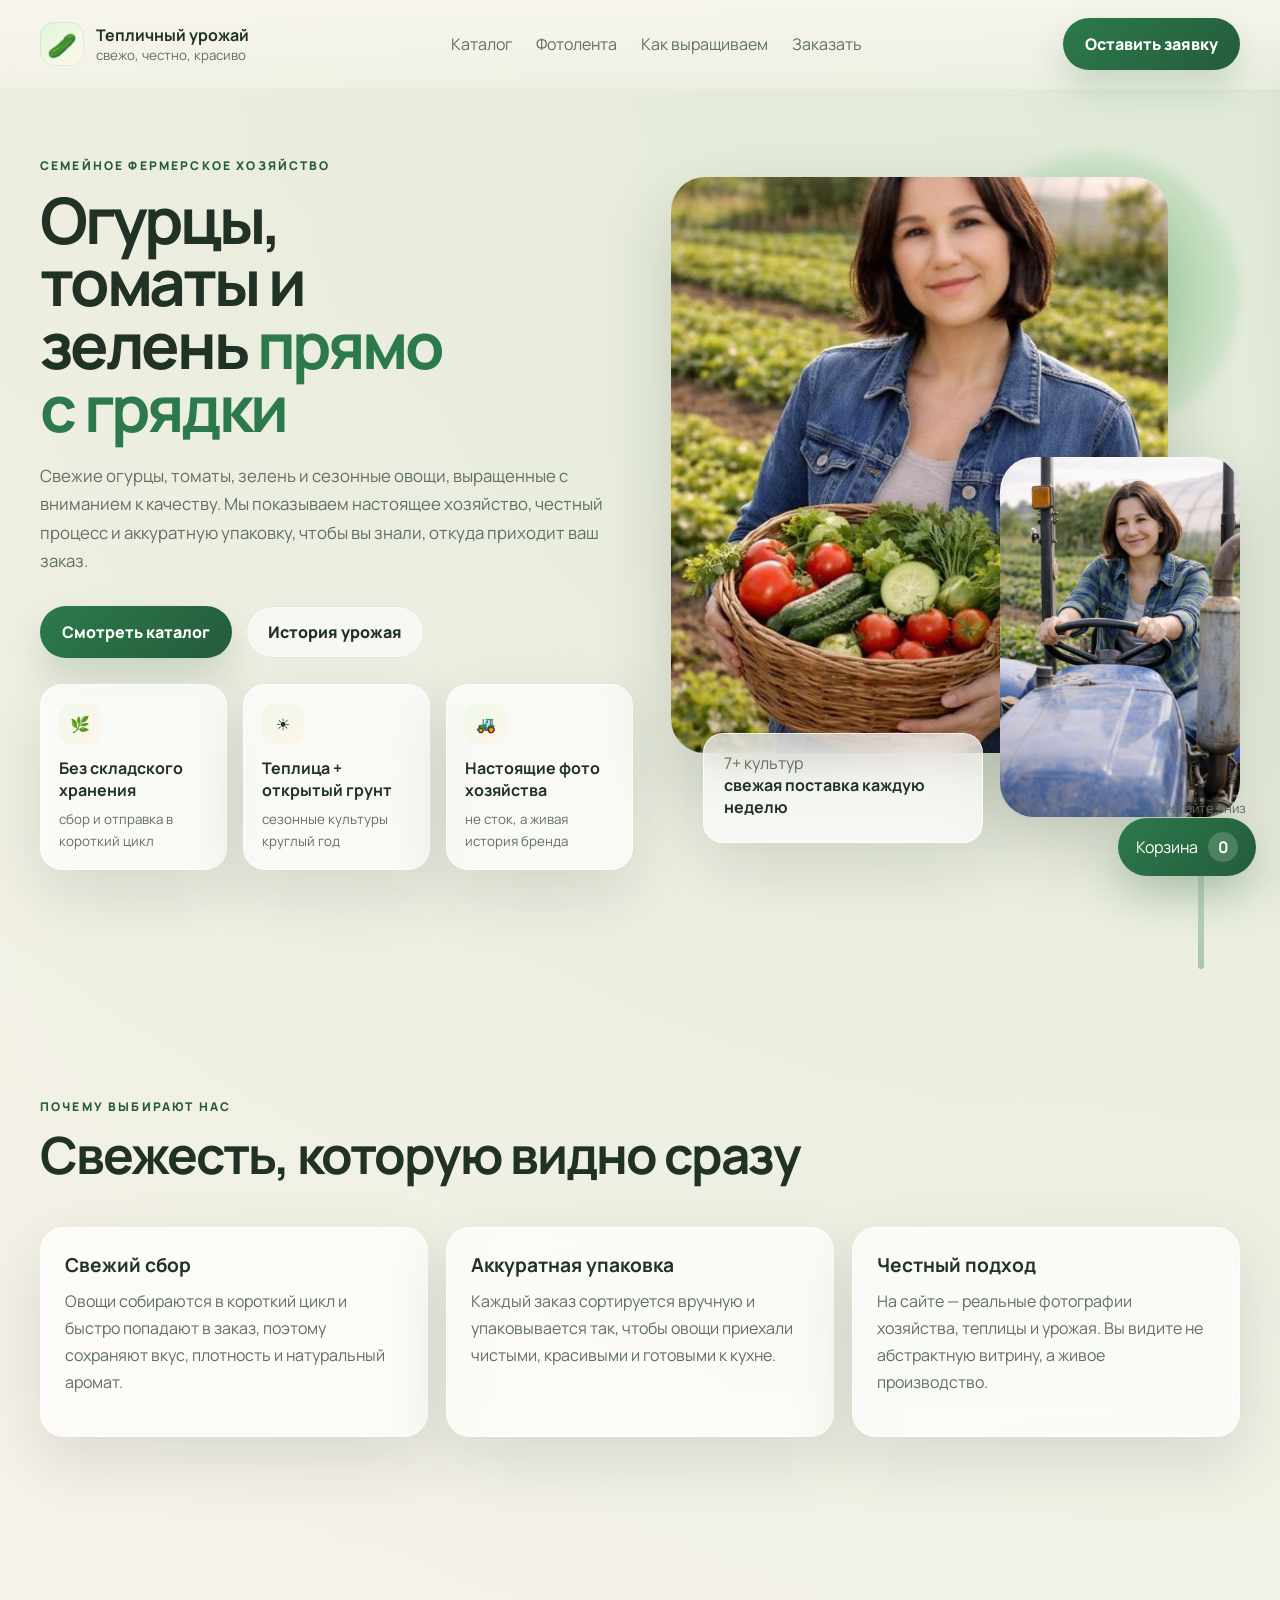
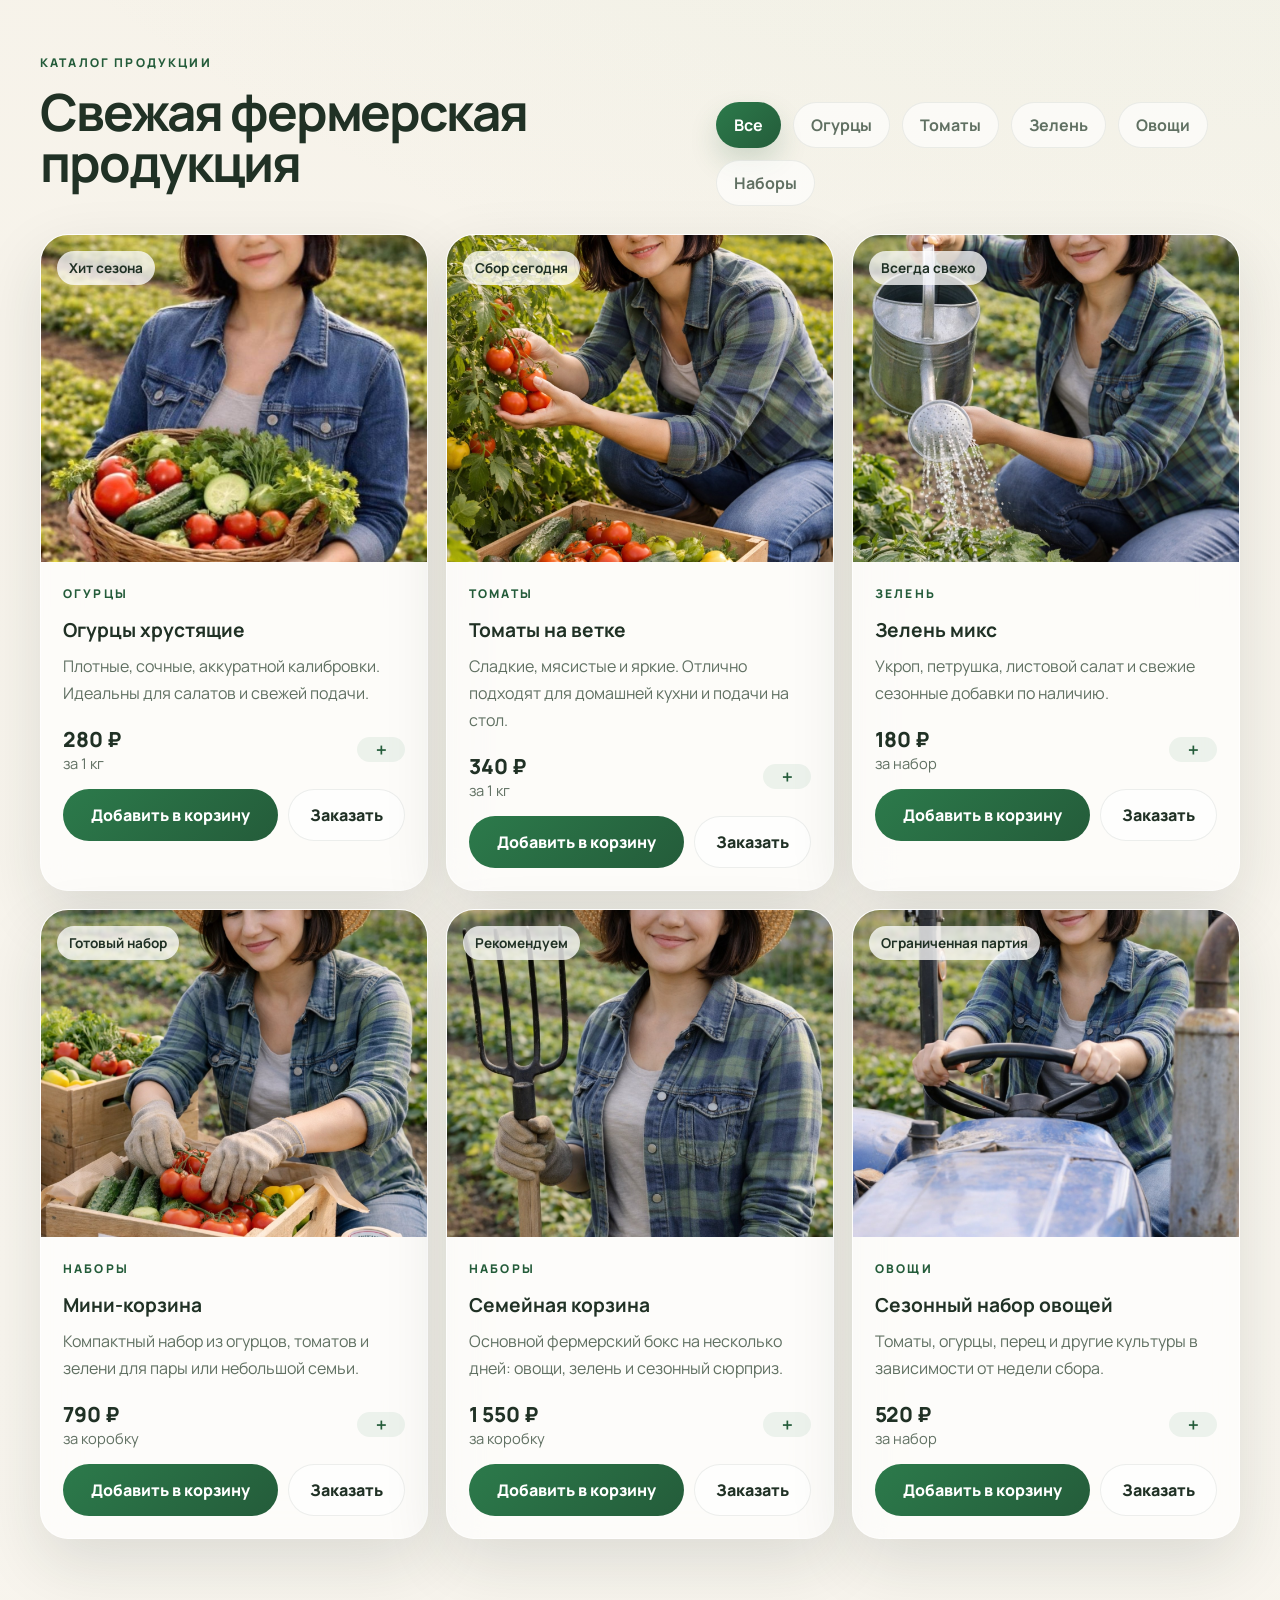
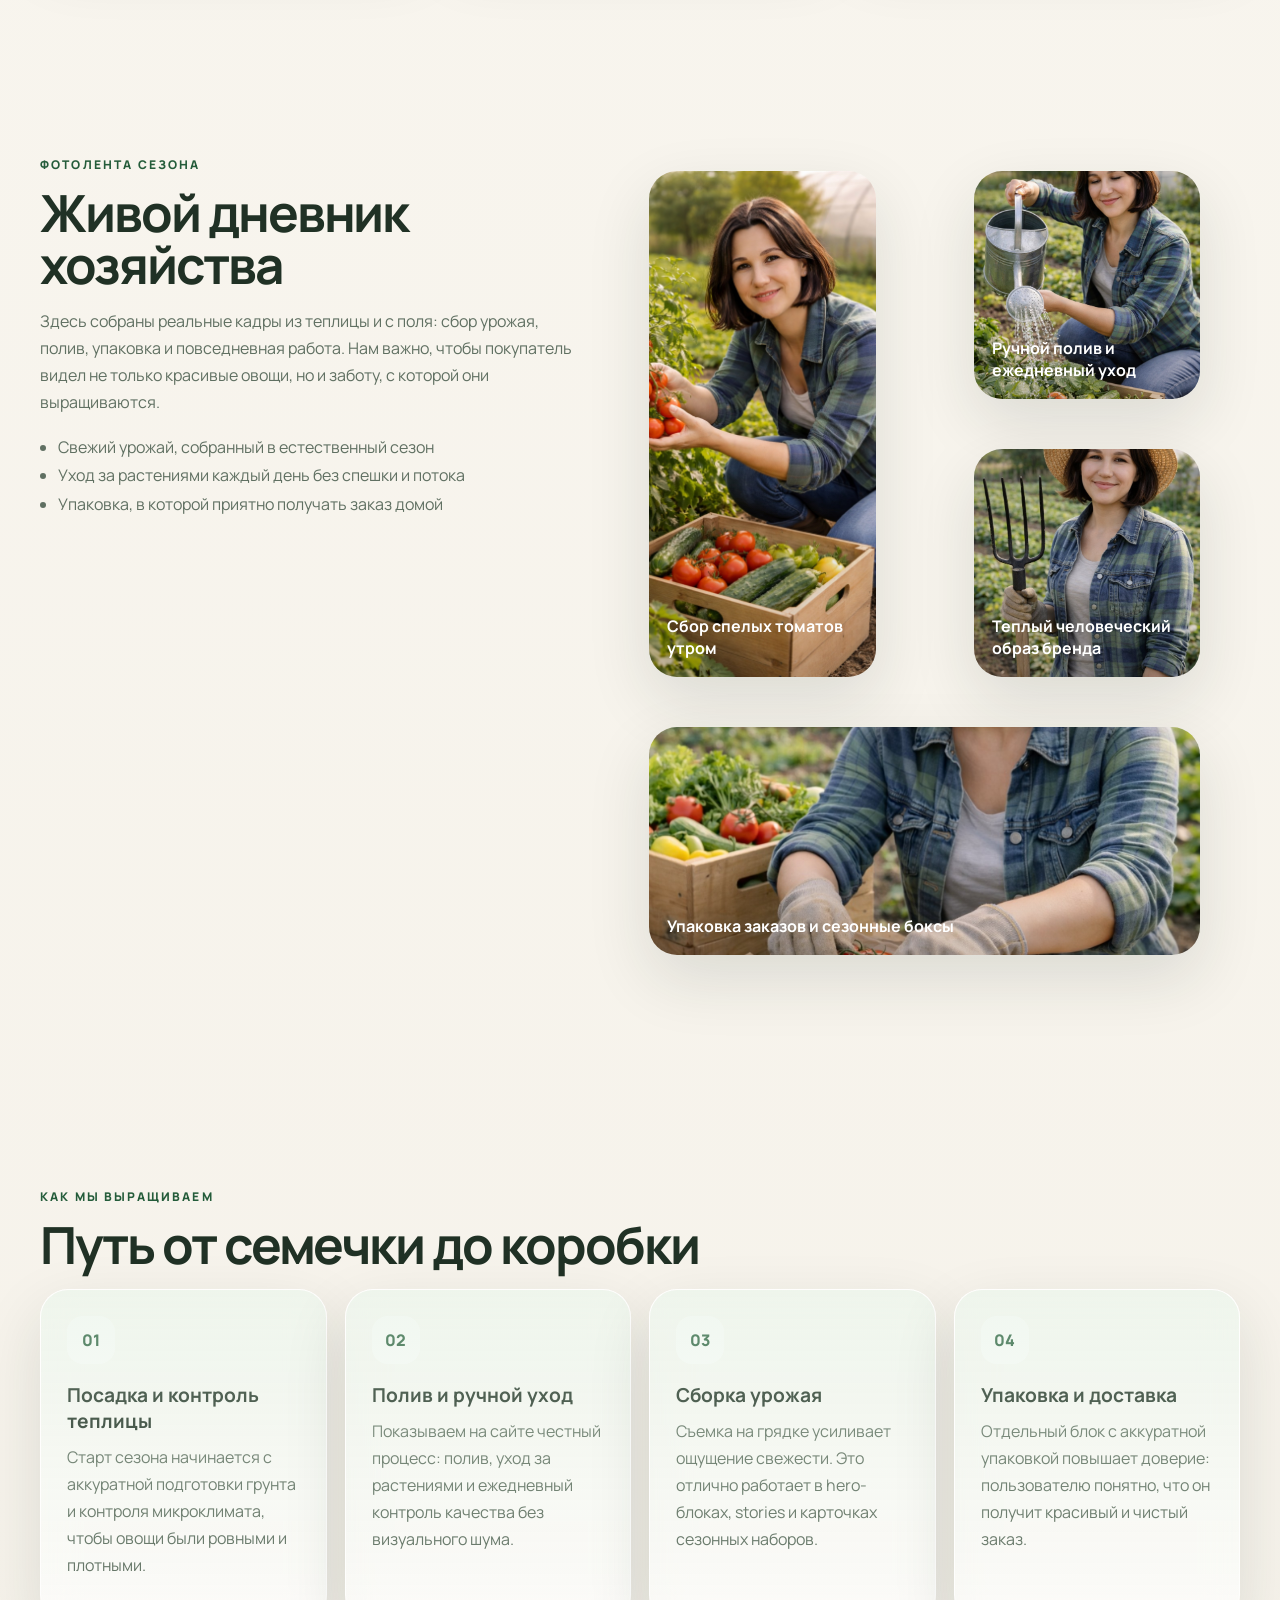
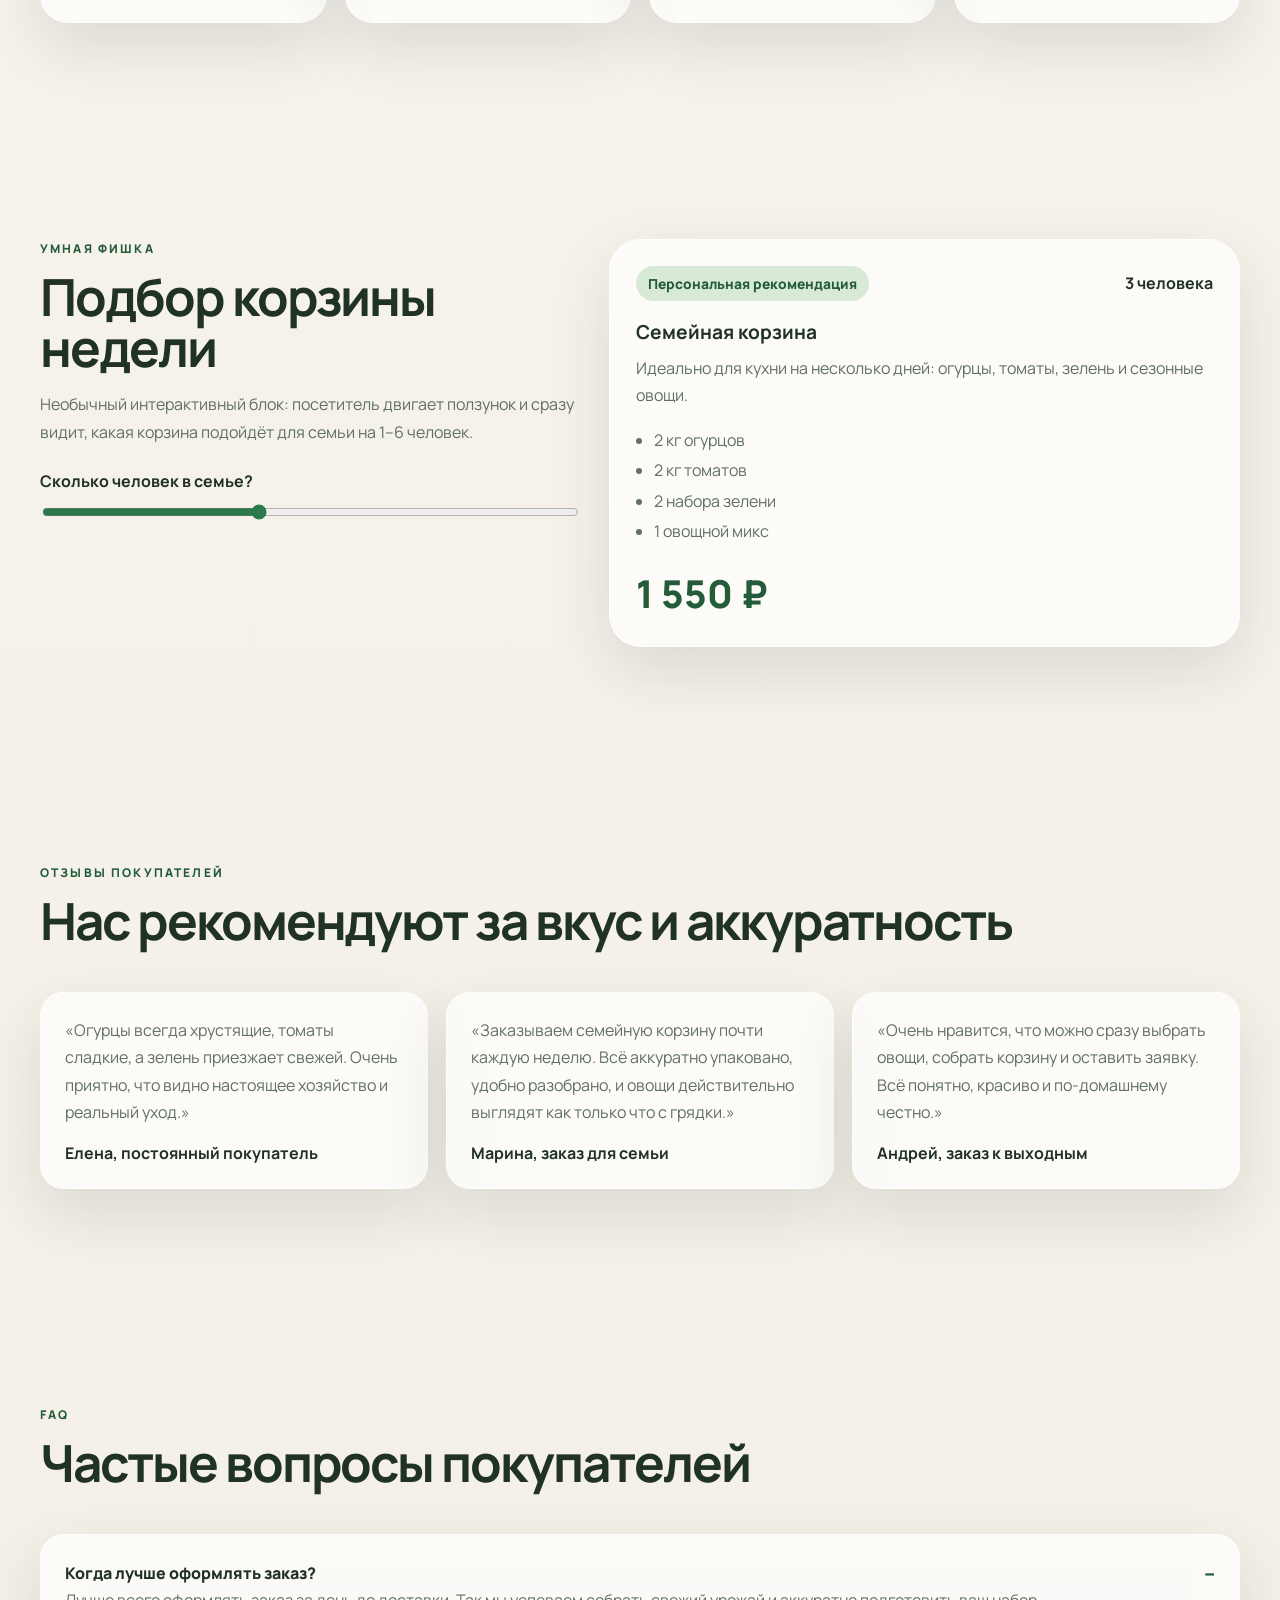
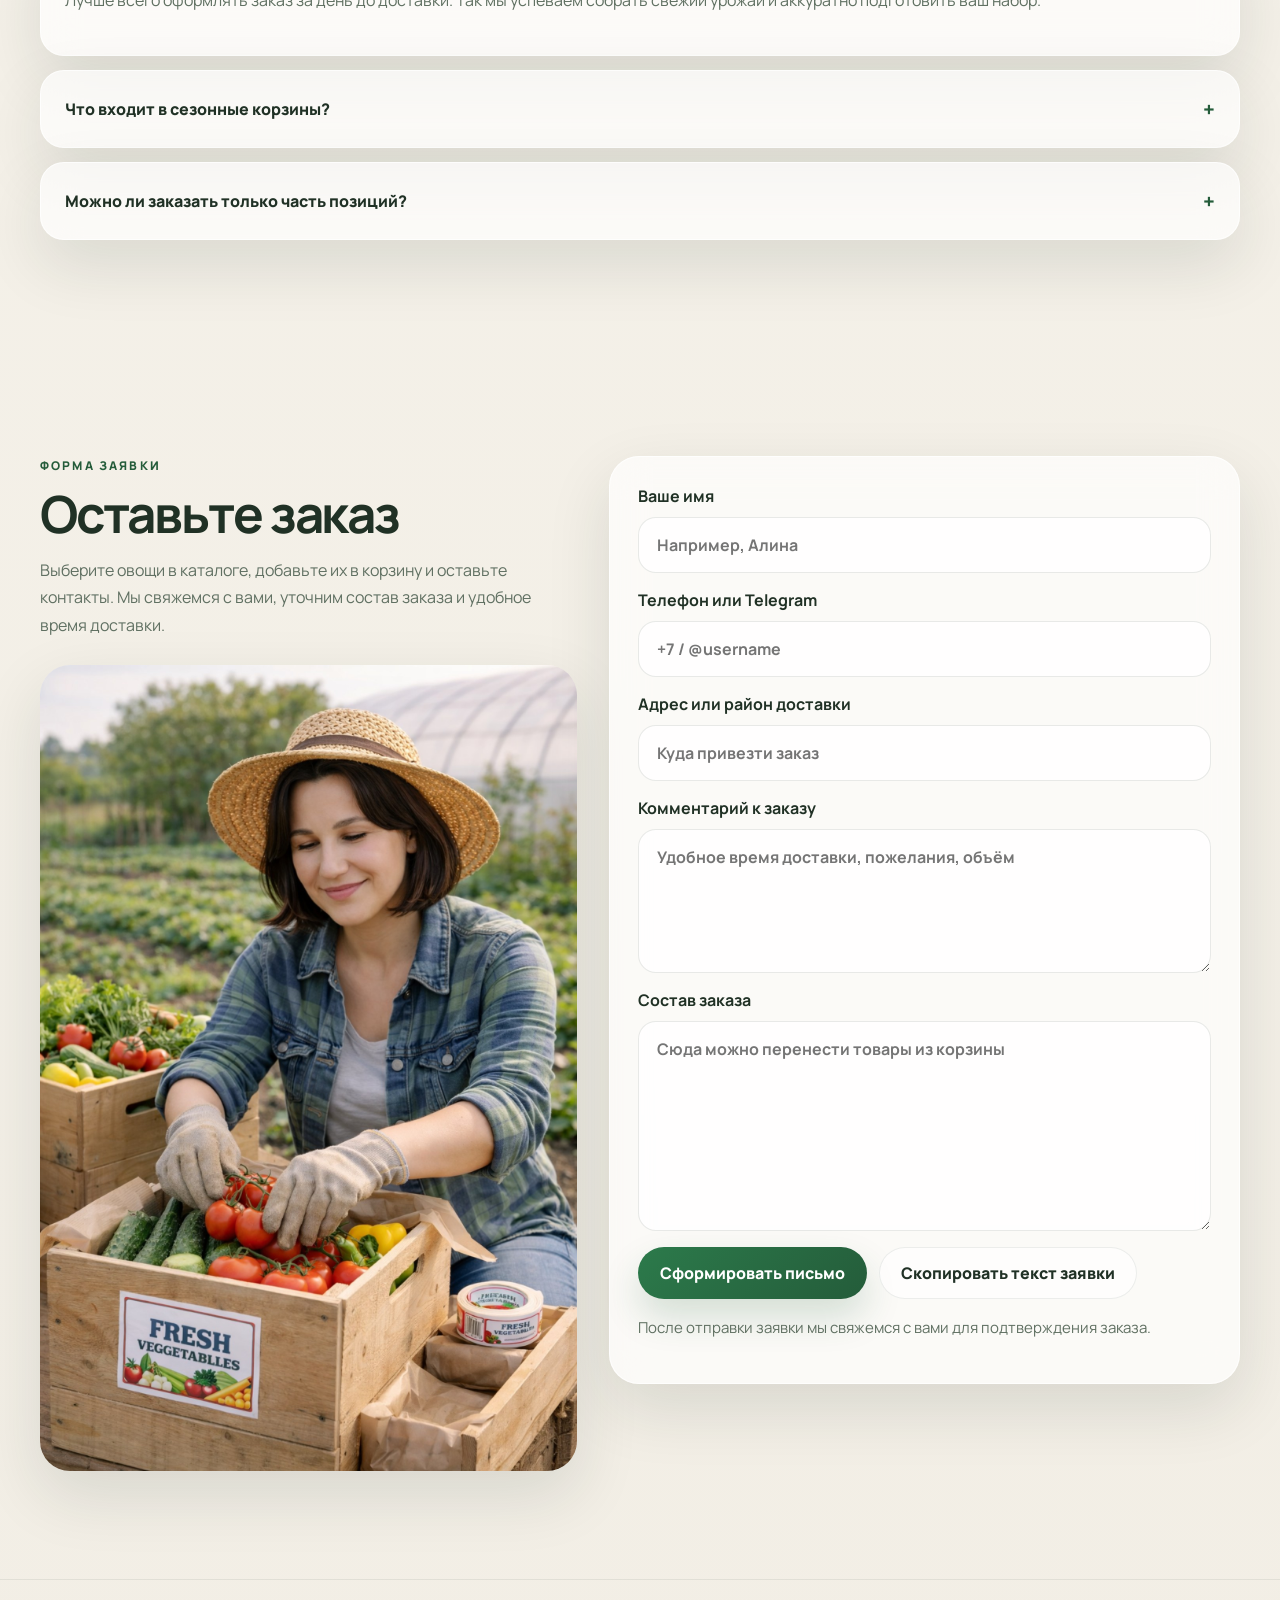
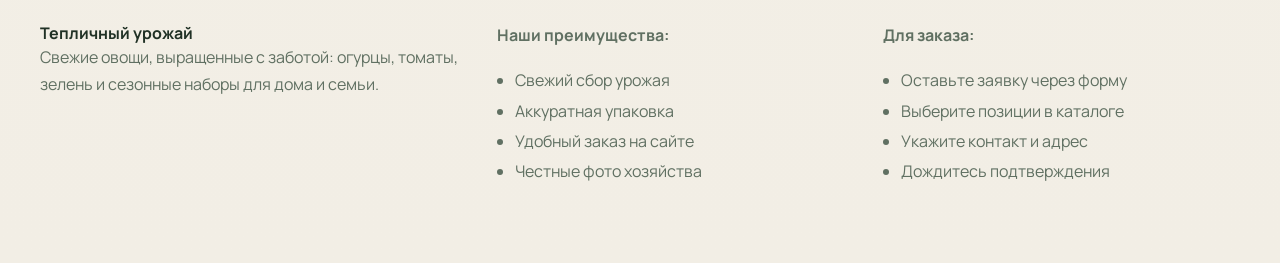
==== commit f17c9578: "Add files via upload" ====
--- a/index.html
+++ b/index.html
@@ -67,12 +67,12 @@
     <section class="hero section">
       <div class="container hero-grid">
         <div class="hero-copy reveal">
-          <p class="eyebrow">фермерский сайт для GitHub Pages</p>
+          <p class="eyebrow">семейное фермерское хозяйство</p>
           <h1>Огурцы, томаты и зелень <span>прямо с грядки</span></h1>
           <p class="hero-text">
-            Современный лендинг-магазин с атмосферой живого фермерского хозяйства:
-            мягкая премиальная палитра, скролл-эффекты, локальная корзина, фотолента сезона
-            и фирменный указатель в виде огурчика.
+            Свежие огурцы, томаты, зелень и сезонные овощи, выращенные с вниманием к качеству.
+            Мы показываем настоящее хозяйство, честный процесс и аккуратную упаковку, чтобы вы знали,
+            откуда приходит ваш заказ.
           </p>
 
           <div class="hero-actions">
@@ -123,21 +123,21 @@
     <section class="trust section">
       <div class="container trust-grid">
         <div class="section-heading reveal">
-          <p class="eyebrow">идея оформления</p>
-          <h2>Визуальная концепция сайта</h2>
+          <p class="eyebrow">почему выбирают нас</p>
+          <h2>Свежесть, которую видно сразу</h2>
         </div>
         <div class="trust-cards">
           <article class="trust-card reveal">
-            <h3>Тональность</h3>
-            <p>Не «рынок и дача», а современный farm-to-table бренд: теплый свет, кремовые фоны, зелёные акценты, живые фото и аккуратные glass-карточки.</p>
+            <h3>Свежий сбор</h3>
+            <p>Овощи собираются в короткий цикл и быстро попадают в заказ, поэтому сохраняют вкус, плотность и натуральный аромат.</p>
           </article>
           <article class="trust-card reveal">
-            <h3>Интерфейс</h3>
-            <p>Одностраничный сайт с плавным скроллом, каталогом, корзиной, историей сезона, FAQ и формой заказа. Всё адаптировано под телефон.</p>
+            <h3>Аккуратная упаковка</h3>
+            <p>Каждый заказ сортируется вручную и упаковывается так, чтобы овощи приехали чистыми, красивыми и готовыми к кухне.</p>
           </article>
           <article class="trust-card reveal">
-            <h3>Необычные фишки</h3>
-            <p>Курсор-огурчик, индикатор прокрутки в форме лозы, параллакс карточек, динамические подборки корзин и анимации появления блоков.</p>
+            <h3>Честный подход</h3>
+            <p>На сайте — реальные фотографии хозяйства, теплицы и урожая. Вы видите не абстрактную витрину, а живое производство.</p>
           </article>
         </div>
       </div>
@@ -160,16 +160,15 @@
       <div class="container story-grid">
         <div class="story-copy sticky reveal">
           <p class="eyebrow">фотолента сезона</p>
-          <h2>Сайт должен продавать не только овощи, но и доверие</h2>
+          <h2>Живой дневник хозяйства</h2>
           <p>
-            Здесь собраны реальные кадры: сбор урожая, полив, упаковка, работа в теплице и в поле.
-            Такой блок усиливает бренд сильнее, чем любые абстрактные баннеры. Покупатель видит лицо хозяйства,
-            процесс и аккуратность упаковки.
+            Здесь собраны реальные кадры из теплицы и с поля: сбор урожая, полив, упаковка и повседневная работа.
+            Нам важно, чтобы покупатель видел не только красивые овощи, но и заботу, с которой они выращиваются.
           </p>
           <ul class="feature-list">
-            <li>Большие живые фотографии с мягким зумом при скролле</li>
-            <li>Карточки с подписями и атмосферой фермерского дневника</li>
-            <li>Мозаика, которая отлично смотрится и на десктопе, и на телефоне</li>
+            <li>Свежий урожай, собранный в естественный сезон</li>
+            <li>Уход за растениями каждый день без спешки и потока</li>
+            <li>Упаковка, в которой приятно получать заказ домой</li>
           </ul>
         </div>
         <div class="photo-wall">
@@ -243,21 +242,21 @@
     <section class="reviews section">
       <div class="container reviews-grid">
         <div class="section-heading reveal">
-          <p class="eyebrow">социальное доверие</p>
-          <h2>Что ещё стоит добавить на сайт</h2>
+          <p class="eyebrow">отзывы покупателей</p>
+          <h2>Нас рекомендуют за вкус и аккуратность</h2>
         </div>
         <div class="review-cards">
           <article class="review-card reveal">
-            <p>«Отличная идея — показывать не только товар, но и процесс. Фото из теплицы сразу делают бренд живым и запоминающимся.»</p>
-            <strong>Блок: история хозяйства</strong>
+            <p>«Огурцы всегда хрустящие, томаты сладкие, а зелень приезжает свежей. Очень приятно, что видно настоящее хозяйство и реальный уход.»</p>
+            <strong>Елена, постоянный покупатель</strong>
           </article>
           <article class="review-card reveal">
-            <p>«Сезонный таймер, набор недели и локальная корзина превращают сайт из визитки в рабочий инструмент продаж.»</p>
-            <strong>Блок: продажи и конверсия</strong>
+            <p>«Заказываем семейную корзину почти каждую неделю. Всё аккуратно упаковано, удобно разобрано, и овощи действительно выглядят как только что с грядки.»</p>
+            <strong>Марина, заказ для семьи</strong>
           </article>
           <article class="review-card reveal">
-            <p>«Курсор-огурчик и мягкий параллакс — как раз тот необычный акцент, который делает сайт модным, но не перегруженным.»</p>
-            <strong>Блок: wow-эффект</strong>
+            <p>«Очень нравится, что можно сразу выбрать овощи, собрать корзину и оставить заявку. Всё понятно, красиво и по-домашнему честно.»</p>
+            <strong>Андрей, заказ к выходным</strong>
           </article>
         </div>
       </div>
@@ -271,16 +270,16 @@
         </div>
         <div class="faq-list">
           <details class="faq-item reveal" open>
-            <summary>Можно ли принимать заказы через этот сайт?</summary>
-            <p>Да. Сейчас сайт работает как статичный лендинг для GitHub Pages, но уже включает корзину и форму. Дальше можно подключить Telegram, WhatsApp, email или полноценную CMS.</p>
+            <summary>Когда лучше оформлять заказ?</summary>
+            <p>Лучше всего оформлять заказ за день до доставки. Так мы успеваем собрать свежий урожай и аккуратно подготовить ваш набор.</p>
           </details>
           <details class="faq-item reveal">
-            <summary>Подходит ли он для телефона?</summary>
-            <p>Да. Верстка адаптивная: крупные кнопки, карточки перестраиваются в одну колонку, а все скролл-эффекты остаются плавными.</p>
+            <summary>Что входит в сезонные корзины?</summary>
+            <p>Состав зависит от сезона, но обычно это огурцы, томаты, зелень, сладкий перец и другие овощи, которые сейчас в лучшей форме.</p>
           </details>
           <details class="faq-item reveal">
-            <summary>Можно ли заменить тексты и цены?</summary>
-            <p>Да. Весь каталог лежит в одном JS-файле, а тексты — в обычной HTML-разметке, поэтому сайт легко поддерживать даже без сложного фреймворка.</p>
+            <summary>Можно ли заказать только часть позиций?</summary>
+            <p>Да. Вы можете выбрать как готовую корзину, так и отдельные позиции из каталога, а затем указать пожелания в комментарии к заказу.</p>
           </details>
         </div>
       </div>
@@ -292,8 +291,8 @@
           <p class="eyebrow">форма заявки</p>
           <h2>Оставьте заказ</h2>
           <p>
-            Форма собирает заказ из корзины и формирует готовое письмо. В GitHub Pages это удобный компромисс:
-            сайт остаётся статичным, но выглядит как полноценный современный магазин.
+            Выберите овощи в каталоге, добавьте их в корзину и оставьте контакты.
+            Мы свяжемся с вами, уточним состав заказа и удобное время доставки.
           </p>
           <img class="order-photo" src="assets/images/packing.jpg" alt="Упаковка овощей в ящики" />
         </div>
@@ -324,7 +323,7 @@
             <button type="submit" class="primary-btn">Сформировать письмо</button>
             <button type="button" class="secondary-btn" id="copyOrder">Скопировать текст заявки</button>
           </div>
-          <p class="form-note">В файле <code>script.js</code> можно заменить email получателя на ваш настоящий адрес.</p>
+          <p class="form-note">После отправки заявки мы свяжемся с вами для подтверждения заказа.</p>
         </form>
       </div>
     </section>
@@ -334,24 +333,24 @@
     <div class="container footer-grid">
       <div>
         <strong>Тепличный урожай</strong>
-        <p>Фермерский лендинг с каталогом, корзиной и живыми фотографиями для быстрой публикации на GitHub Pages.</p>
+        <p>Свежие овощи, выращенные с заботой: огурцы, томаты, зелень и сезонные наборы для дома и семьи.</p>
       </div>
       <div>
-        <p><strong>Что уже встроено:</strong></p>
+        <p><strong>Наши преимущества:</strong></p>
         <ul>
-          <li>Адаптивная верстка</li>
-          <li>Плавные анимации при скролле</li>
-          <li>Каталог с фильтрами</li>
-          <li>Курсор-огурчик</li>
+          <li>Свежий сбор урожая</li>
+          <li>Аккуратная упаковка</li>
+          <li>Удобный заказ на сайте</li>
+          <li>Честные фото хозяйства</li>
         </ul>
       </div>
       <div>
-        <p><strong>Дальше можно добавить:</strong></p>
+        <p><strong>Для заказа:</strong></p>
         <ul>
-          <li>Онлайн-оплату</li>
-          <li>Интеграцию с Telegram</li>
-          <li>Настоящую CRM-форму</li>
-          <li>Карту доставки</li>
+          <li>Оставьте заявку через форму</li>
+          <li>Выберите позиции в каталоге</li>
+          <li>Укажите контакт и адрес</li>
+          <li>Дождитесь подтверждения</li>
         </ul>
       </div>
     </div>
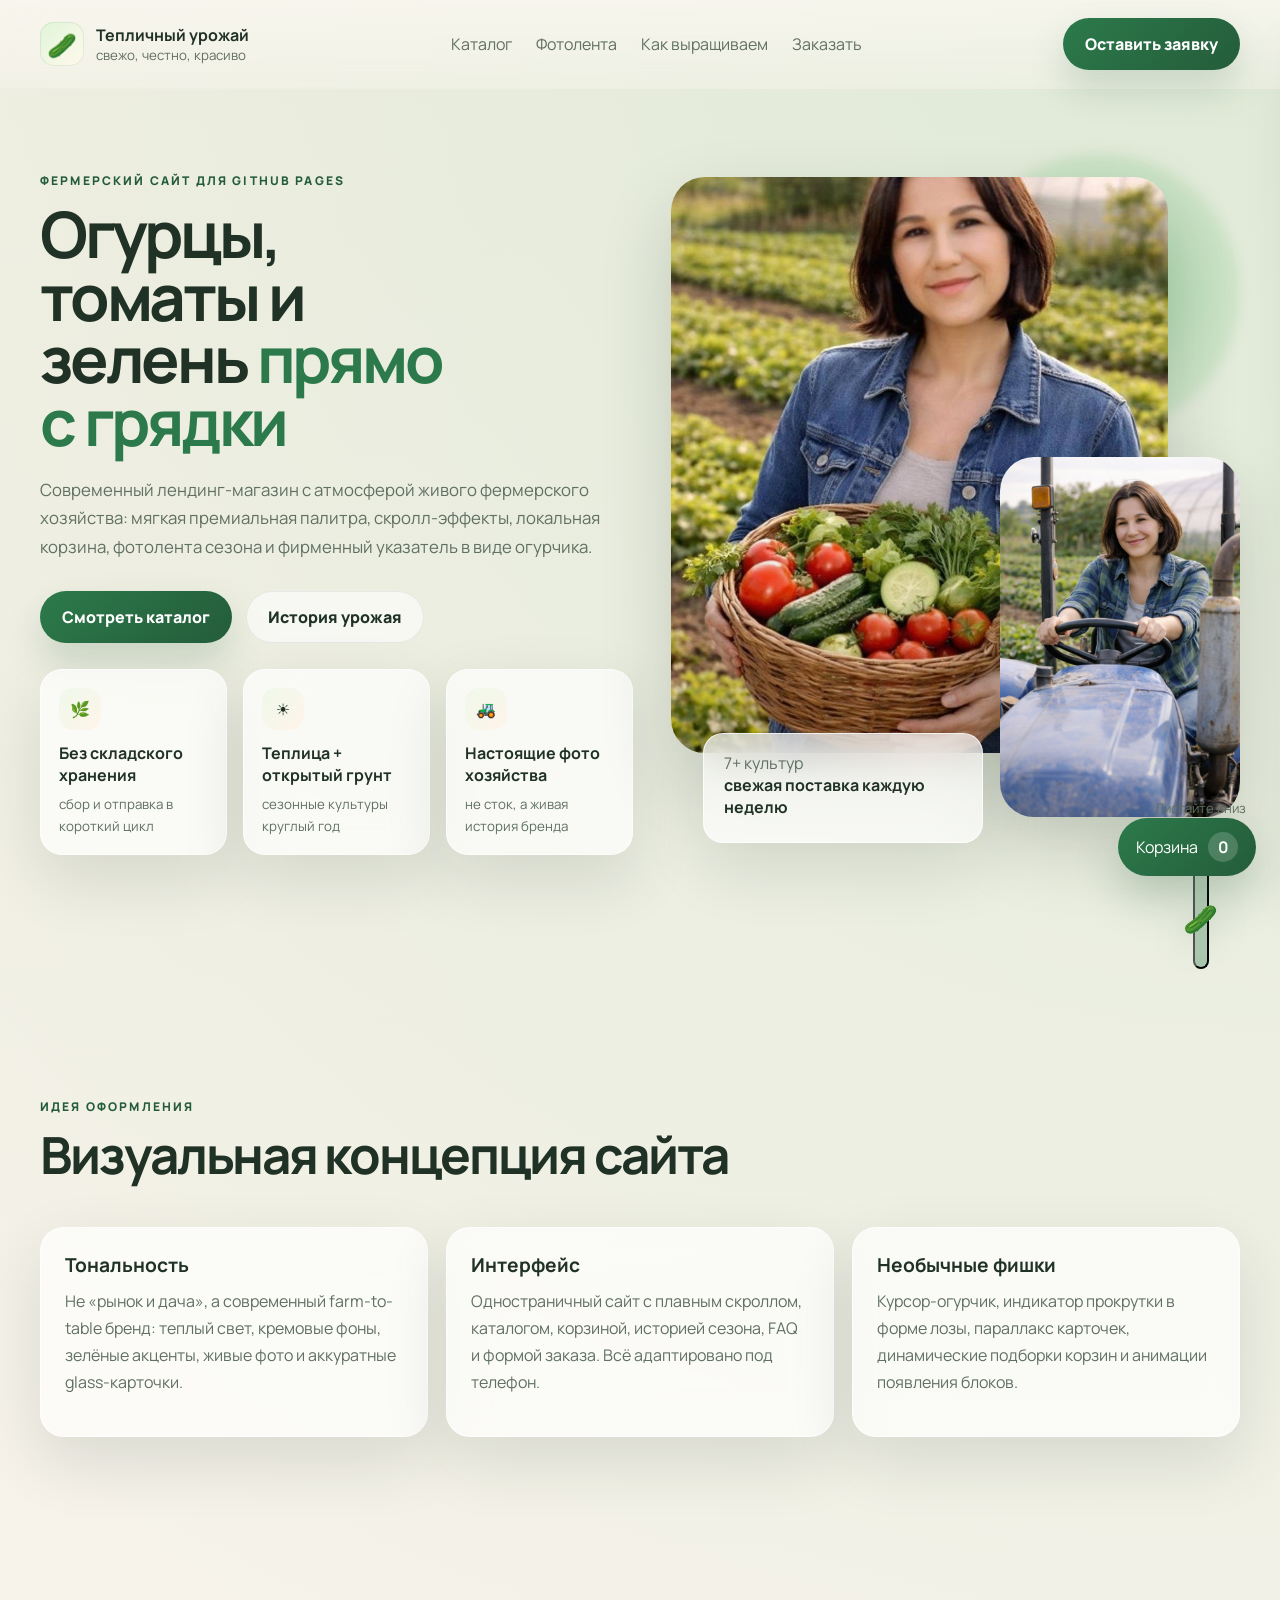
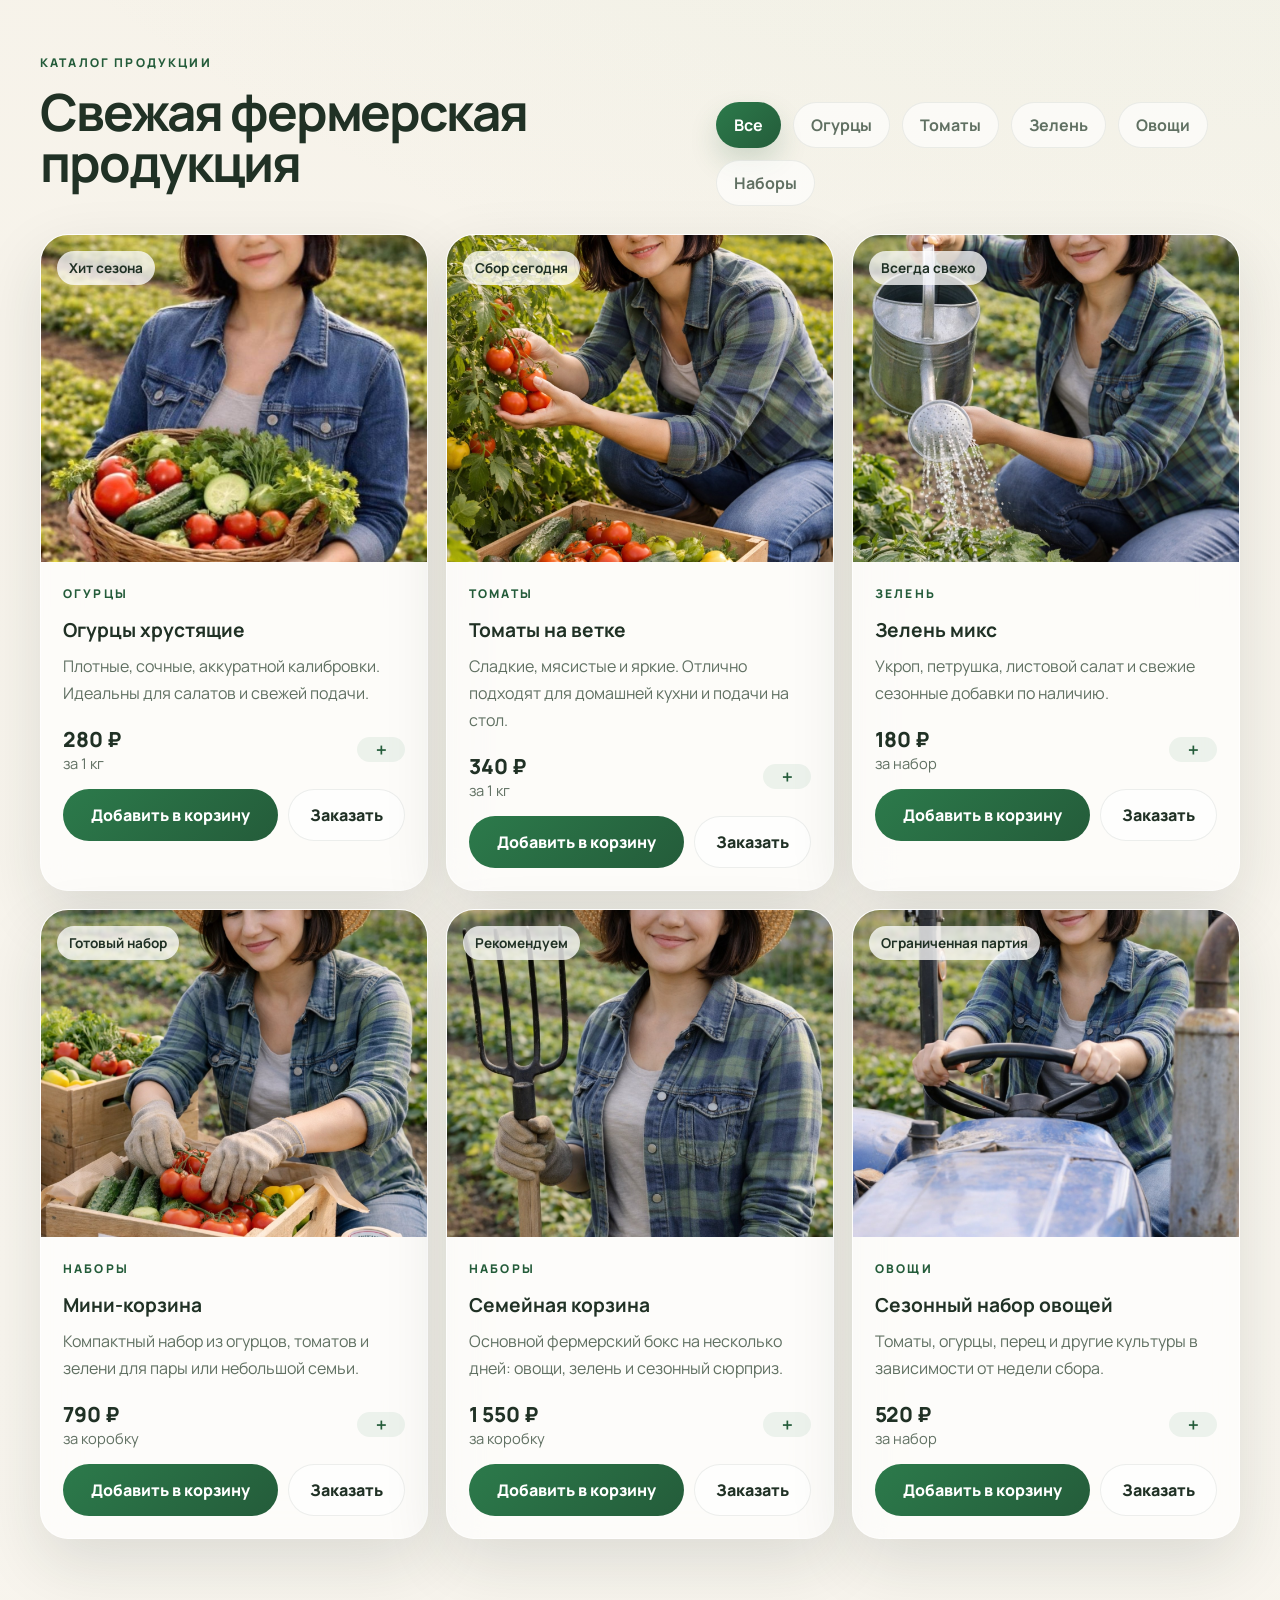
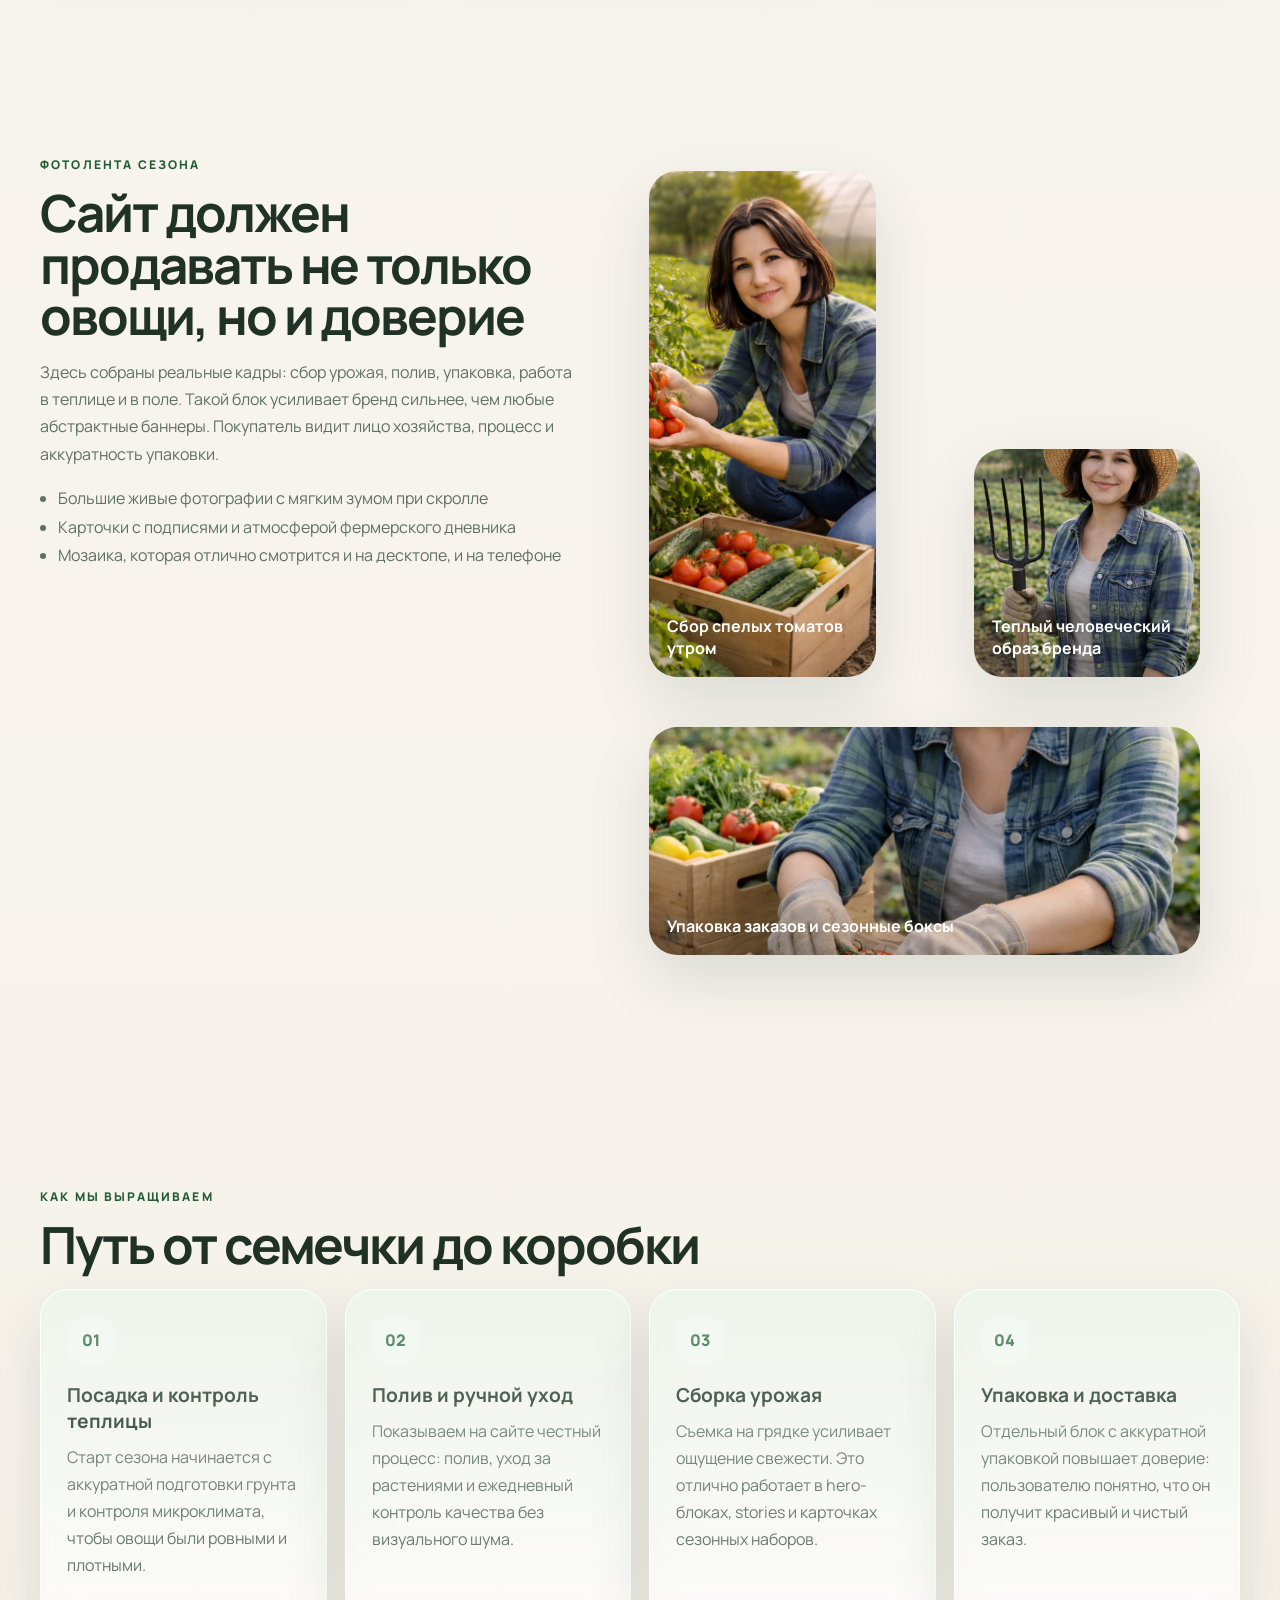
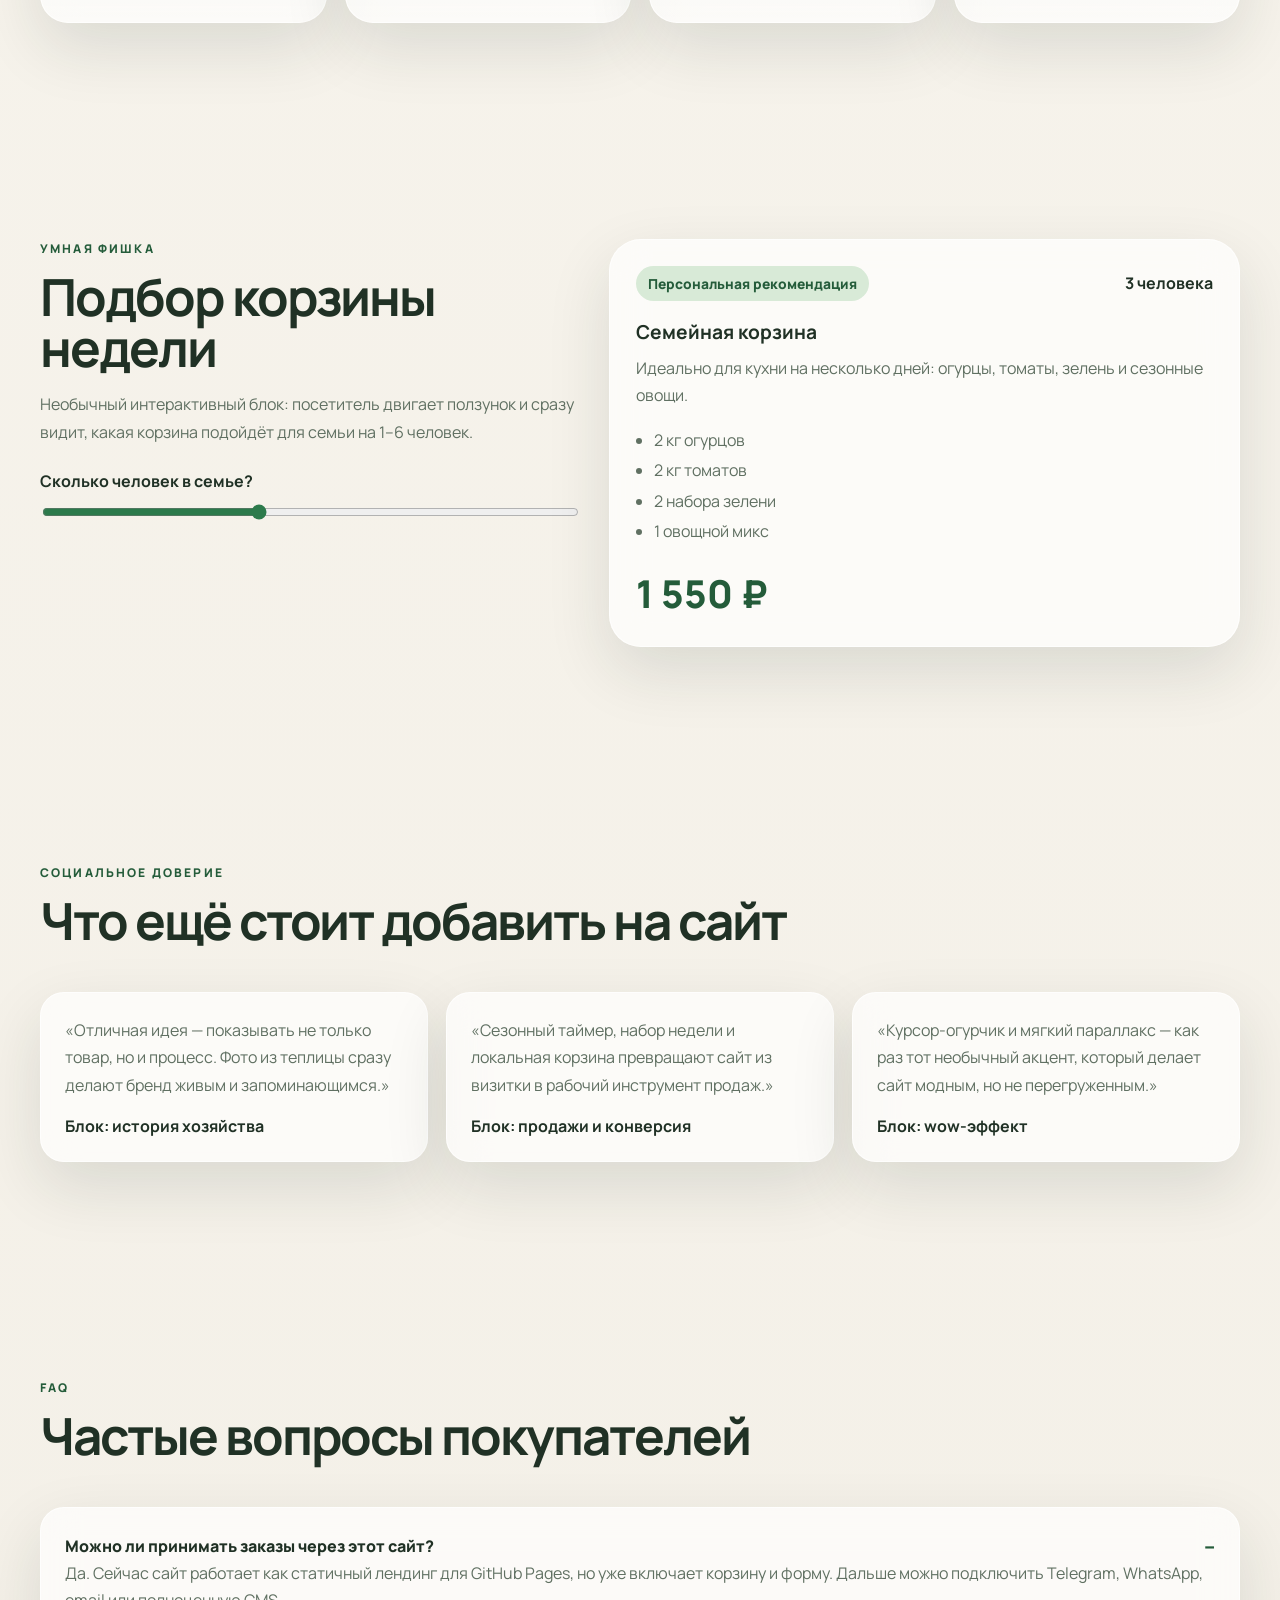
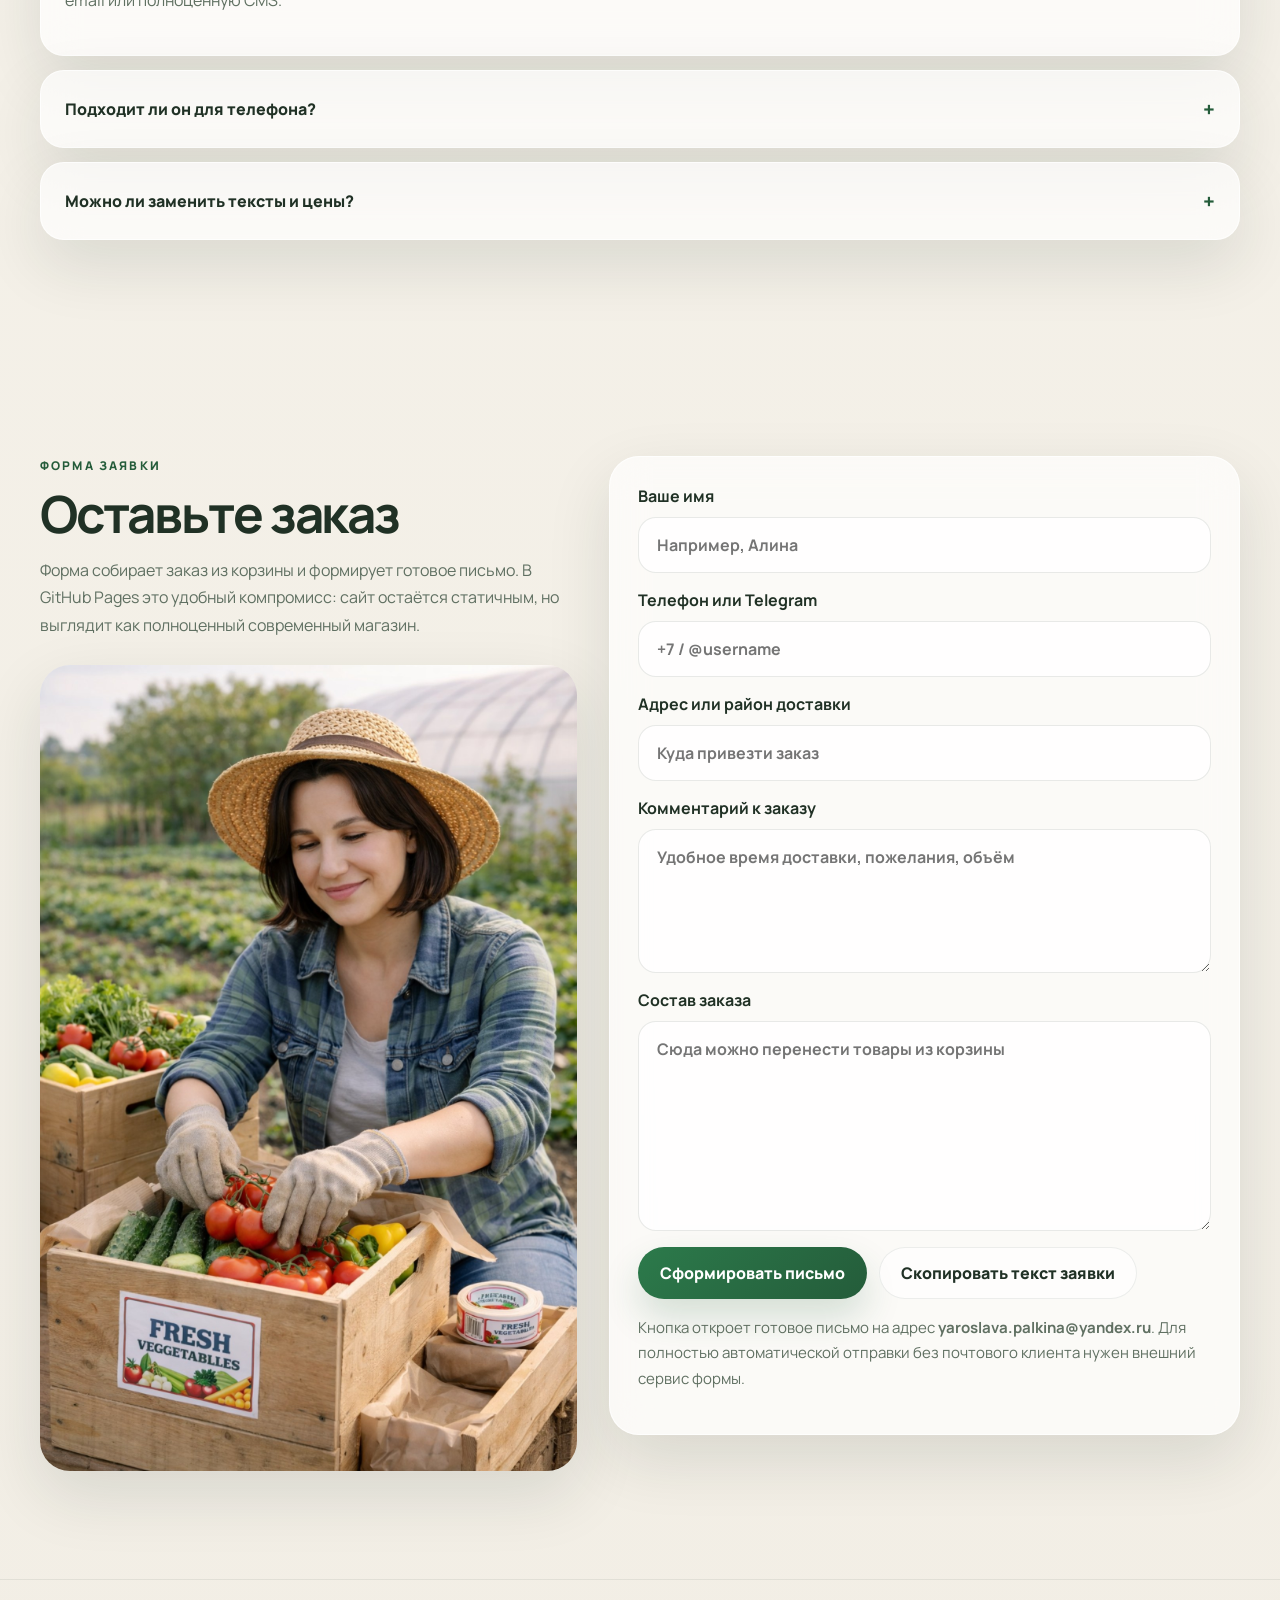
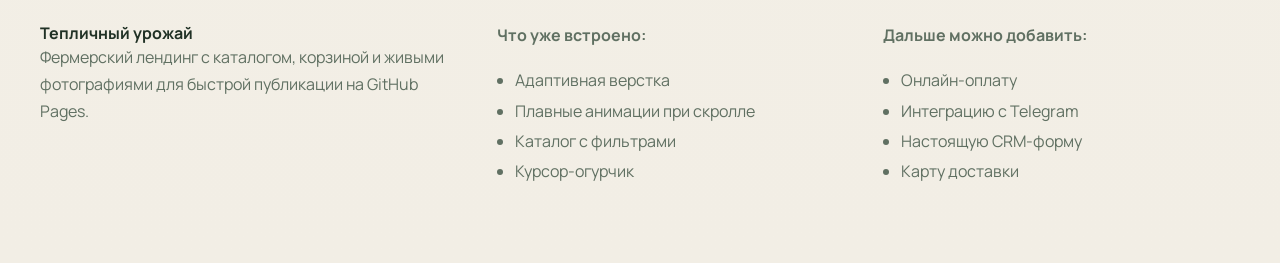
==== commit c6789c2a: "Update index.html" ====
--- a/index.html
+++ b/index.html
@@ -67,12 +67,12 @@
     <section class="hero section">
       <div class="container hero-grid">
         <div class="hero-copy reveal">
-          <p class="eyebrow">семейное фермерское хозяйство</p>
+          <p class="eyebrow">фермерский сайт для GitHub Pages</p>
           <h1>Огурцы, томаты и зелень <span>прямо с грядки</span></h1>
           <p class="hero-text">
-            Свежие огурцы, томаты, зелень и сезонные овощи, выращенные с вниманием к качеству.
-            Мы показываем настоящее хозяйство, честный процесс и аккуратную упаковку, чтобы вы знали,
-            откуда приходит ваш заказ.
+            Современный лендинг-магазин с атмосферой живого фермерского хозяйства:
+            мягкая премиальная палитра, скролл-эффекты, локальная корзина, фотолента сезона
+            и фирменный указатель в виде огурчика.
           </p>
 
           <div class="hero-actions">
@@ -116,28 +116,28 @@
       </div>
       <div class="hero-scroll-hint">
         <span>Листайте вниз</span>
-        <div class="vine-track"><i id="scrollCucumber">🥒</i></div>
+        <button class="vine-track" id="vineTrack" type="button" aria-label="Прокрутить страницу"><i id="scrollCucumber">🥒</i></button>
       </div>
     </section>
 
     <section class="trust section">
       <div class="container trust-grid">
         <div class="section-heading reveal">
-          <p class="eyebrow">почему выбирают нас</p>
-          <h2>Свежесть, которую видно сразу</h2>
+          <p class="eyebrow">идея оформления</p>
+          <h2>Визуальная концепция сайта</h2>
         </div>
         <div class="trust-cards">
           <article class="trust-card reveal">
-            <h3>Свежий сбор</h3>
-            <p>Овощи собираются в короткий цикл и быстро попадают в заказ, поэтому сохраняют вкус, плотность и натуральный аромат.</p>
+            <h3>Тональность</h3>
+            <p>Не «рынок и дача», а современный farm-to-table бренд: теплый свет, кремовые фоны, зелёные акценты, живые фото и аккуратные glass-карточки.</p>
           </article>
           <article class="trust-card reveal">
-            <h3>Аккуратная упаковка</h3>
-            <p>Каждый заказ сортируется вручную и упаковывается так, чтобы овощи приехали чистыми, красивыми и готовыми к кухне.</p>
+            <h3>Интерфейс</h3>
+            <p>Одностраничный сайт с плавным скроллом, каталогом, корзиной, историей сезона, FAQ и формой заказа. Всё адаптировано под телефон.</p>
           </article>
           <article class="trust-card reveal">
-            <h3>Честный подход</h3>
-            <p>На сайте — реальные фотографии хозяйства, теплицы и урожая. Вы видите не абстрактную витрину, а живое производство.</p>
+            <h3>Необычные фишки</h3>
+            <p>Курсор-огурчик, индикатор прокрутки в форме лозы, параллакс карточек, динамические подборки корзин и анимации появления блоков.</p>
           </article>
         </div>
       </div>
@@ -160,15 +160,16 @@
       <div class="container story-grid">
         <div class="story-copy sticky reveal">
           <p class="eyebrow">фотолента сезона</p>
-          <h2>Живой дневник хозяйства</h2>
+          <h2>Сайт должен продавать не только овощи, но и доверие</h2>
           <p>
-            Здесь собраны реальные кадры из теплицы и с поля: сбор урожая, полив, упаковка и повседневная работа.
-            Нам важно, чтобы покупатель видел не только красивые овощи, но и заботу, с которой они выращиваются.
+            Здесь собраны реальные кадры: сбор урожая, полив, упаковка, работа в теплице и в поле.
+            Такой блок усиливает бренд сильнее, чем любые абстрактные баннеры. Покупатель видит лицо хозяйства,
+            процесс и аккуратность упаковки.
           </p>
           <ul class="feature-list">
-            <li>Свежий урожай, собранный в естественный сезон</li>
-            <li>Уход за растениями каждый день без спешки и потока</li>
-            <li>Упаковка, в которой приятно получать заказ домой</li>
+            <li>Большие живые фотографии с мягким зумом при скролле</li>
+            <li>Карточки с подписями и атмосферой фермерского дневника</li>
+            <li>Мозаика, которая отлично смотрится и на десктопе, и на телефоне</li>
           </ul>
         </div>
         <div class="photo-wall">
@@ -242,21 +243,21 @@
     <section class="reviews section">
       <div class="container reviews-grid">
         <div class="section-heading reveal">
-          <p class="eyebrow">отзывы покупателей</p>
-          <h2>Нас рекомендуют за вкус и аккуратность</h2>
+          <p class="eyebrow">социальное доверие</p>
+          <h2>Что ещё стоит добавить на сайт</h2>
         </div>
         <div class="review-cards">
           <article class="review-card reveal">
-            <p>«Огурцы всегда хрустящие, томаты сладкие, а зелень приезжает свежей. Очень приятно, что видно настоящее хозяйство и реальный уход.»</p>
-            <strong>Елена, постоянный покупатель</strong>
+            <p>«Отличная идея — показывать не только товар, но и процесс. Фото из теплицы сразу делают бренд живым и запоминающимся.»</p>
+            <strong>Блок: история хозяйства</strong>
           </article>
           <article class="review-card reveal">
-            <p>«Заказываем семейную корзину почти каждую неделю. Всё аккуратно упаковано, удобно разобрано, и овощи действительно выглядят как только что с грядки.»</p>
-            <strong>Марина, заказ для семьи</strong>
+            <p>«Сезонный таймер, набор недели и локальная корзина превращают сайт из визитки в рабочий инструмент продаж.»</p>
+            <strong>Блок: продажи и конверсия</strong>
           </article>
           <article class="review-card reveal">
-            <p>«Очень нравится, что можно сразу выбрать овощи, собрать корзину и оставить заявку. Всё понятно, красиво и по-домашнему честно.»</p>
-            <strong>Андрей, заказ к выходным</strong>
+            <p>«Курсор-огурчик и мягкий параллакс — как раз тот необычный акцент, который делает сайт модным, но не перегруженным.»</p>
+            <strong>Блок: wow-эффект</strong>
           </article>
         </div>
       </div>
@@ -270,16 +271,16 @@
         </div>
         <div class="faq-list">
           <details class="faq-item reveal" open>
-            <summary>Когда лучше оформлять заказ?</summary>
-            <p>Лучше всего оформлять заказ за день до доставки. Так мы успеваем собрать свежий урожай и аккуратно подготовить ваш набор.</p>
+            <summary>Можно ли принимать заказы через этот сайт?</summary>
+            <p>Да. Сейчас сайт работает как статичный лендинг для GitHub Pages, но уже включает корзину и форму. Дальше можно подключить Telegram, WhatsApp, email или полноценную CMS.</p>
           </details>
           <details class="faq-item reveal">
-            <summary>Что входит в сезонные корзины?</summary>
-            <p>Состав зависит от сезона, но обычно это огурцы, томаты, зелень, сладкий перец и другие овощи, которые сейчас в лучшей форме.</p>
+            <summary>Подходит ли он для телефона?</summary>
+            <p>Да. Верстка адаптивная: крупные кнопки, карточки перестраиваются в одну колонку, а все скролл-эффекты остаются плавными.</p>
           </details>
           <details class="faq-item reveal">
-            <summary>Можно ли заказать только часть позиций?</summary>
-            <p>Да. Вы можете выбрать как готовую корзину, так и отдельные позиции из каталога, а затем указать пожелания в комментарии к заказу.</p>
+            <summary>Можно ли заменить тексты и цены?</summary>
+            <p>Да. Весь каталог лежит в одном JS-файле, а тексты — в обычной HTML-разметке, поэтому сайт легко поддерживать даже без сложного фреймворка.</p>
           </details>
         </div>
       </div>
@@ -291,8 +292,8 @@
           <p class="eyebrow">форма заявки</p>
           <h2>Оставьте заказ</h2>
           <p>
-            Выберите овощи в каталоге, добавьте их в корзину и оставьте контакты.
-            Мы свяжемся с вами, уточним состав заказа и удобное время доставки.
+            Форма собирает заказ из корзины и формирует готовое письмо. В GitHub Pages это удобный компромисс:
+            сайт остаётся статичным, но выглядит как полноценный современный магазин.
           </p>
           <img class="order-photo" src="assets/images/packing.jpg" alt="Упаковка овощей в ящики" />
         </div>
@@ -323,7 +324,7 @@
             <button type="submit" class="primary-btn">Сформировать письмо</button>
             <button type="button" class="secondary-btn" id="copyOrder">Скопировать текст заявки</button>
           </div>
-          <p class="form-note">После отправки заявки мы свяжемся с вами для подтверждения заказа.</p>
+          <p class="form-note">Кнопка откроет готовое письмо на адрес <strong>yaroslava.palkina@yandex.ru</strong>. Для полностью автоматической отправки без почтового клиента нужен внешний сервис формы.</p>
         </form>
       </div>
     </section>
@@ -333,24 +334,24 @@
     <div class="container footer-grid">
       <div>
         <strong>Тепличный урожай</strong>
-        <p>Свежие овощи, выращенные с заботой: огурцы, томаты, зелень и сезонные наборы для дома и семьи.</p>
+        <p>Фермерский лендинг с каталогом, корзиной и живыми фотографиями для быстрой публикации на GitHub Pages.</p>
       </div>
       <div>
-        <p><strong>Наши преимущества:</strong></p>
+        <p><strong>Что уже встроено:</strong></p>
         <ul>
-          <li>Свежий сбор урожая</li>
-          <li>Аккуратная упаковка</li>
-          <li>Удобный заказ на сайте</li>
-          <li>Честные фото хозяйства</li>
+          <li>Адаптивная верстка</li>
+          <li>Плавные анимации при скролле</li>
+          <li>Каталог с фильтрами</li>
+          <li>Курсор-огурчик</li>
         </ul>
       </div>
       <div>
-        <p><strong>Для заказа:</strong></p>
+        <p><strong>Дальше можно добавить:</strong></p>
         <ul>
-          <li>Оставьте заявку через форму</li>
-          <li>Выберите позиции в каталоге</li>
-          <li>Укажите контакт и адрес</li>
-          <li>Дождитесь подтверждения</li>
+          <li>Онлайн-оплату</li>
+          <li>Интеграцию с Telegram</li>
+          <li>Настоящую CRM-форму</li>
+          <li>Карту доставки</li>
         </ul>
       </div>
     </div>
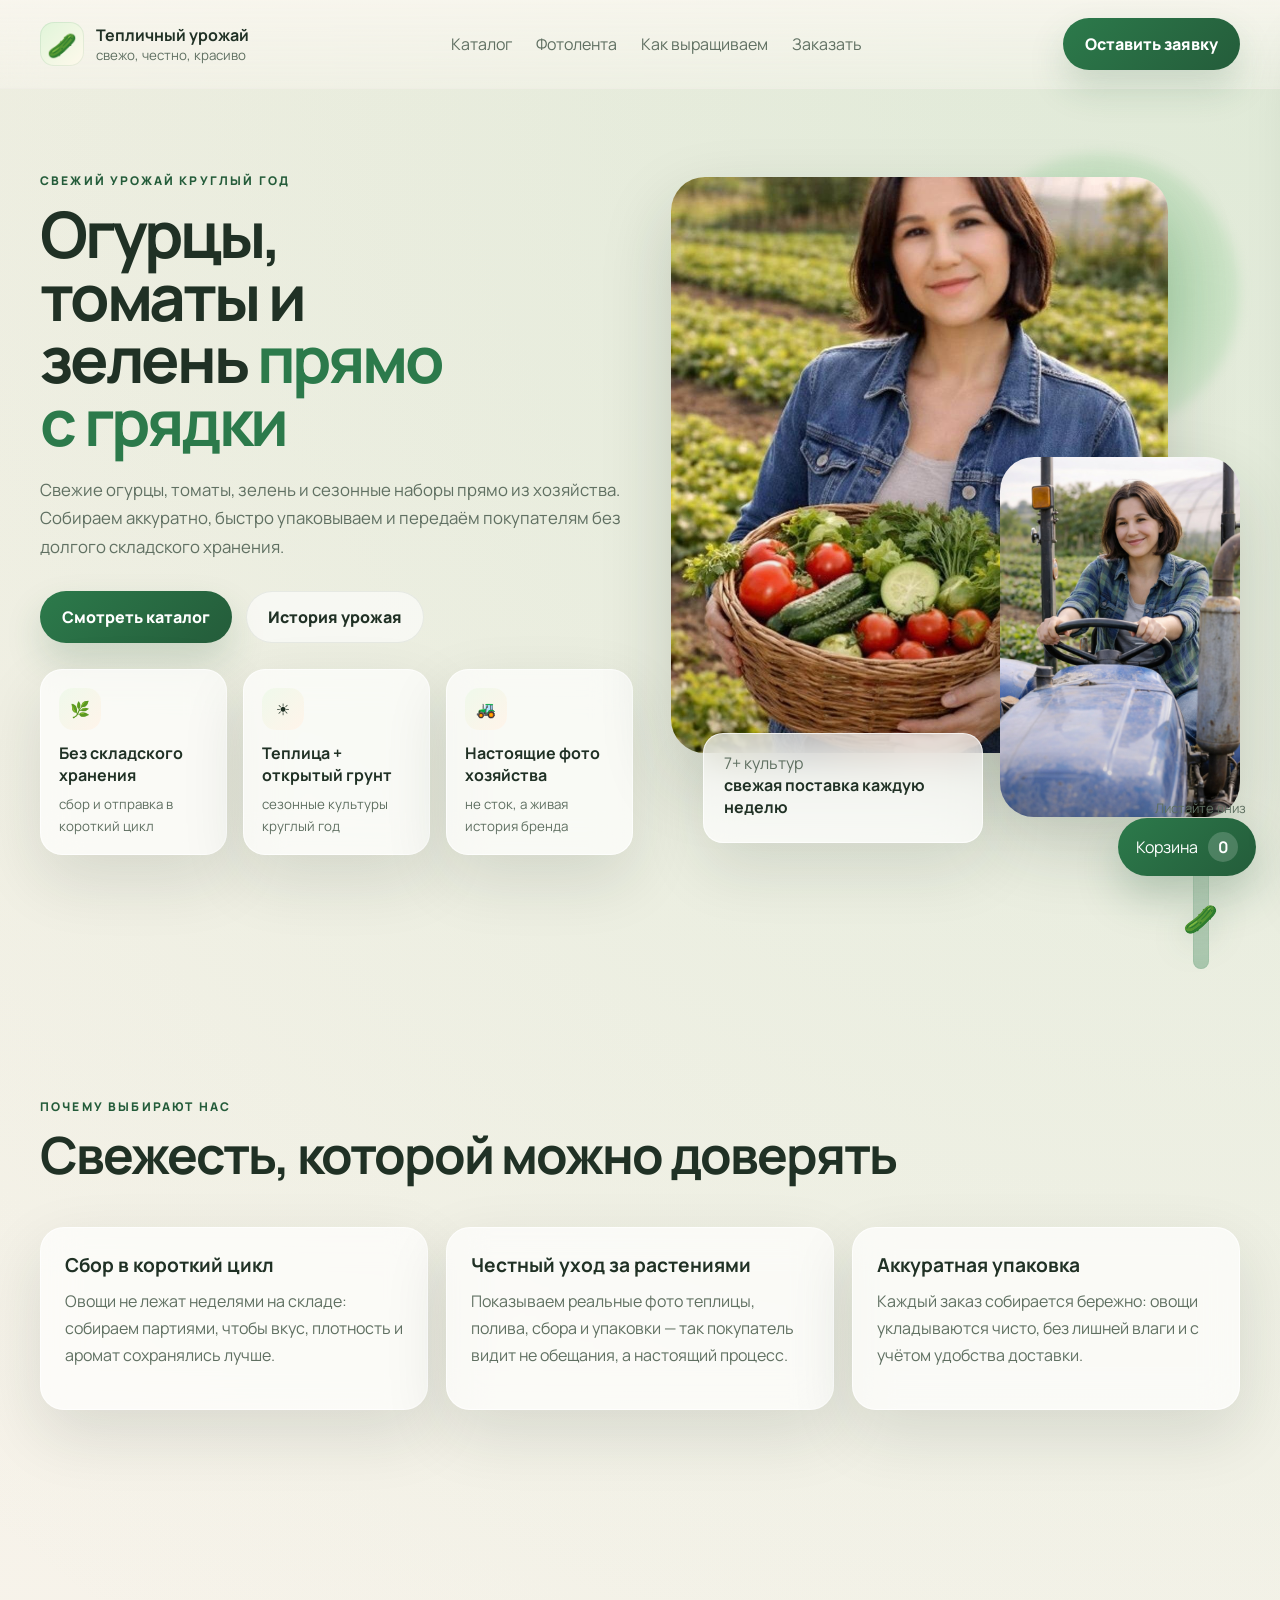
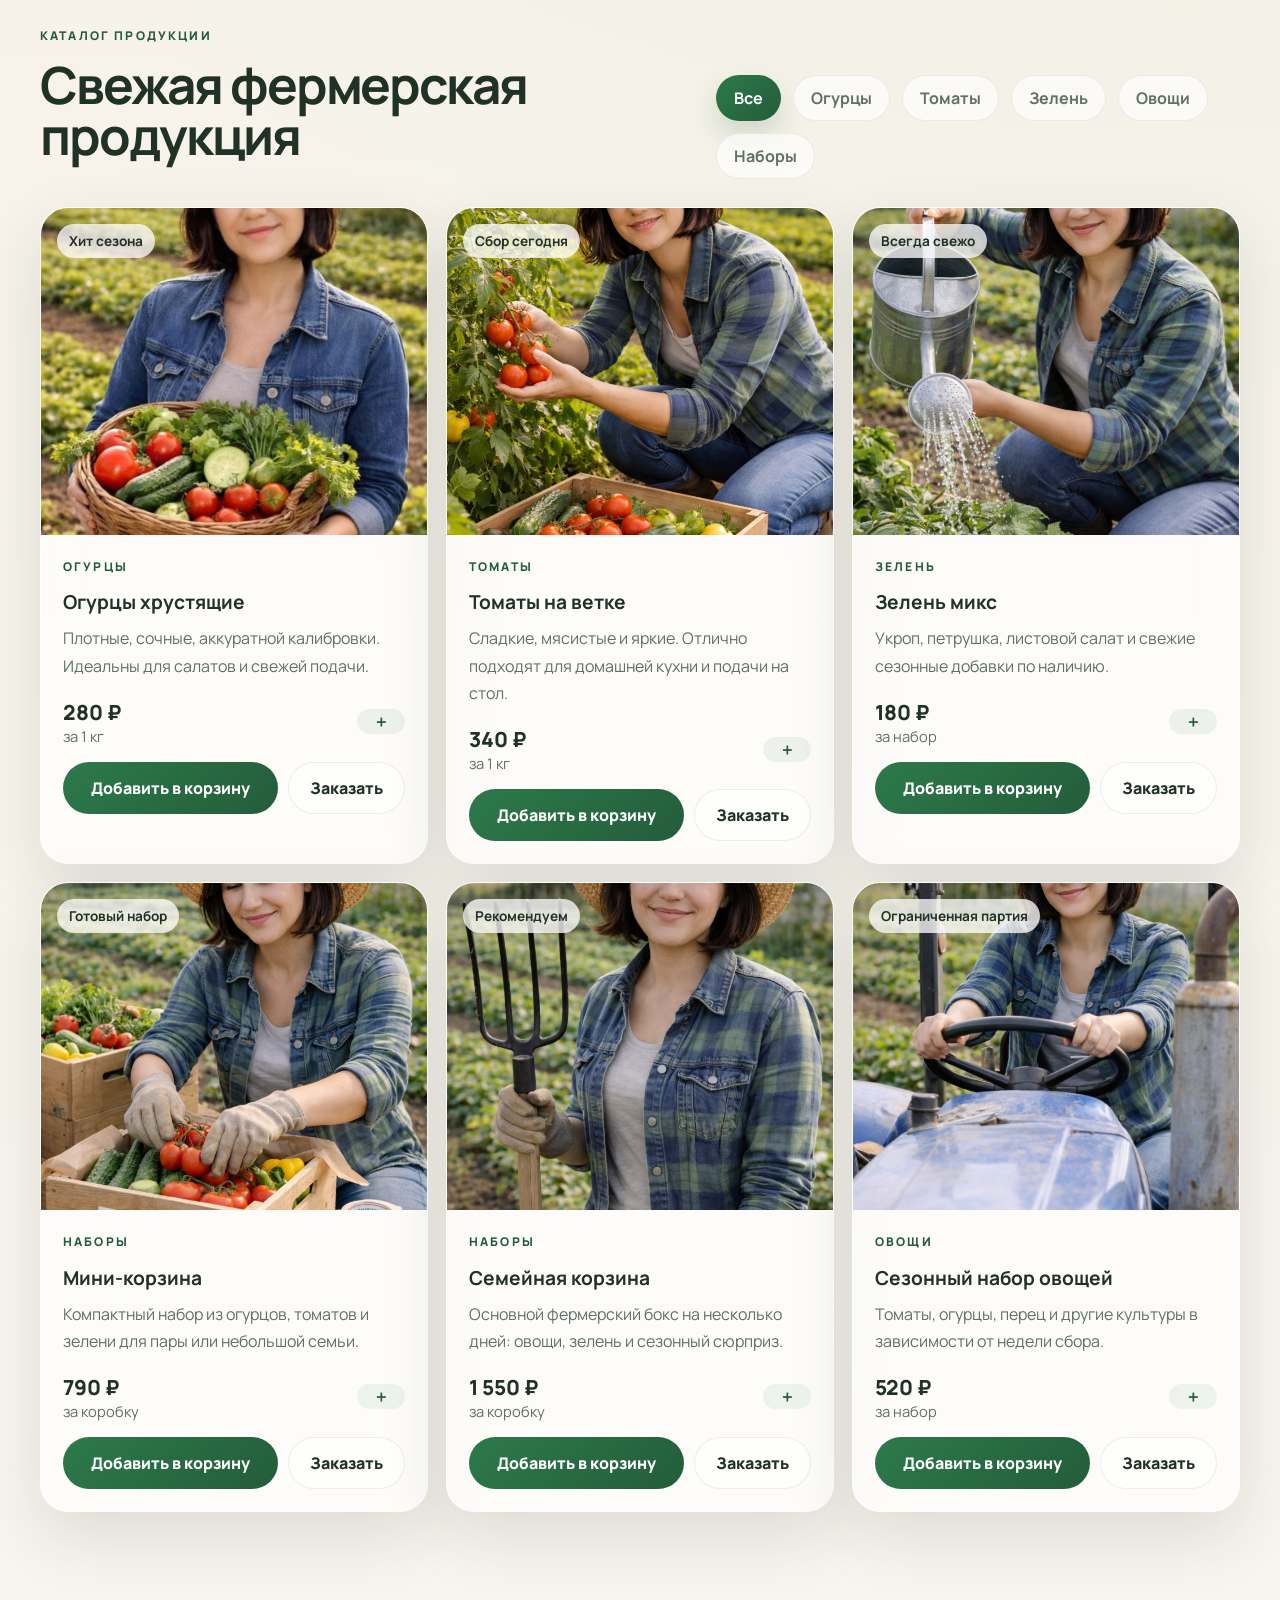
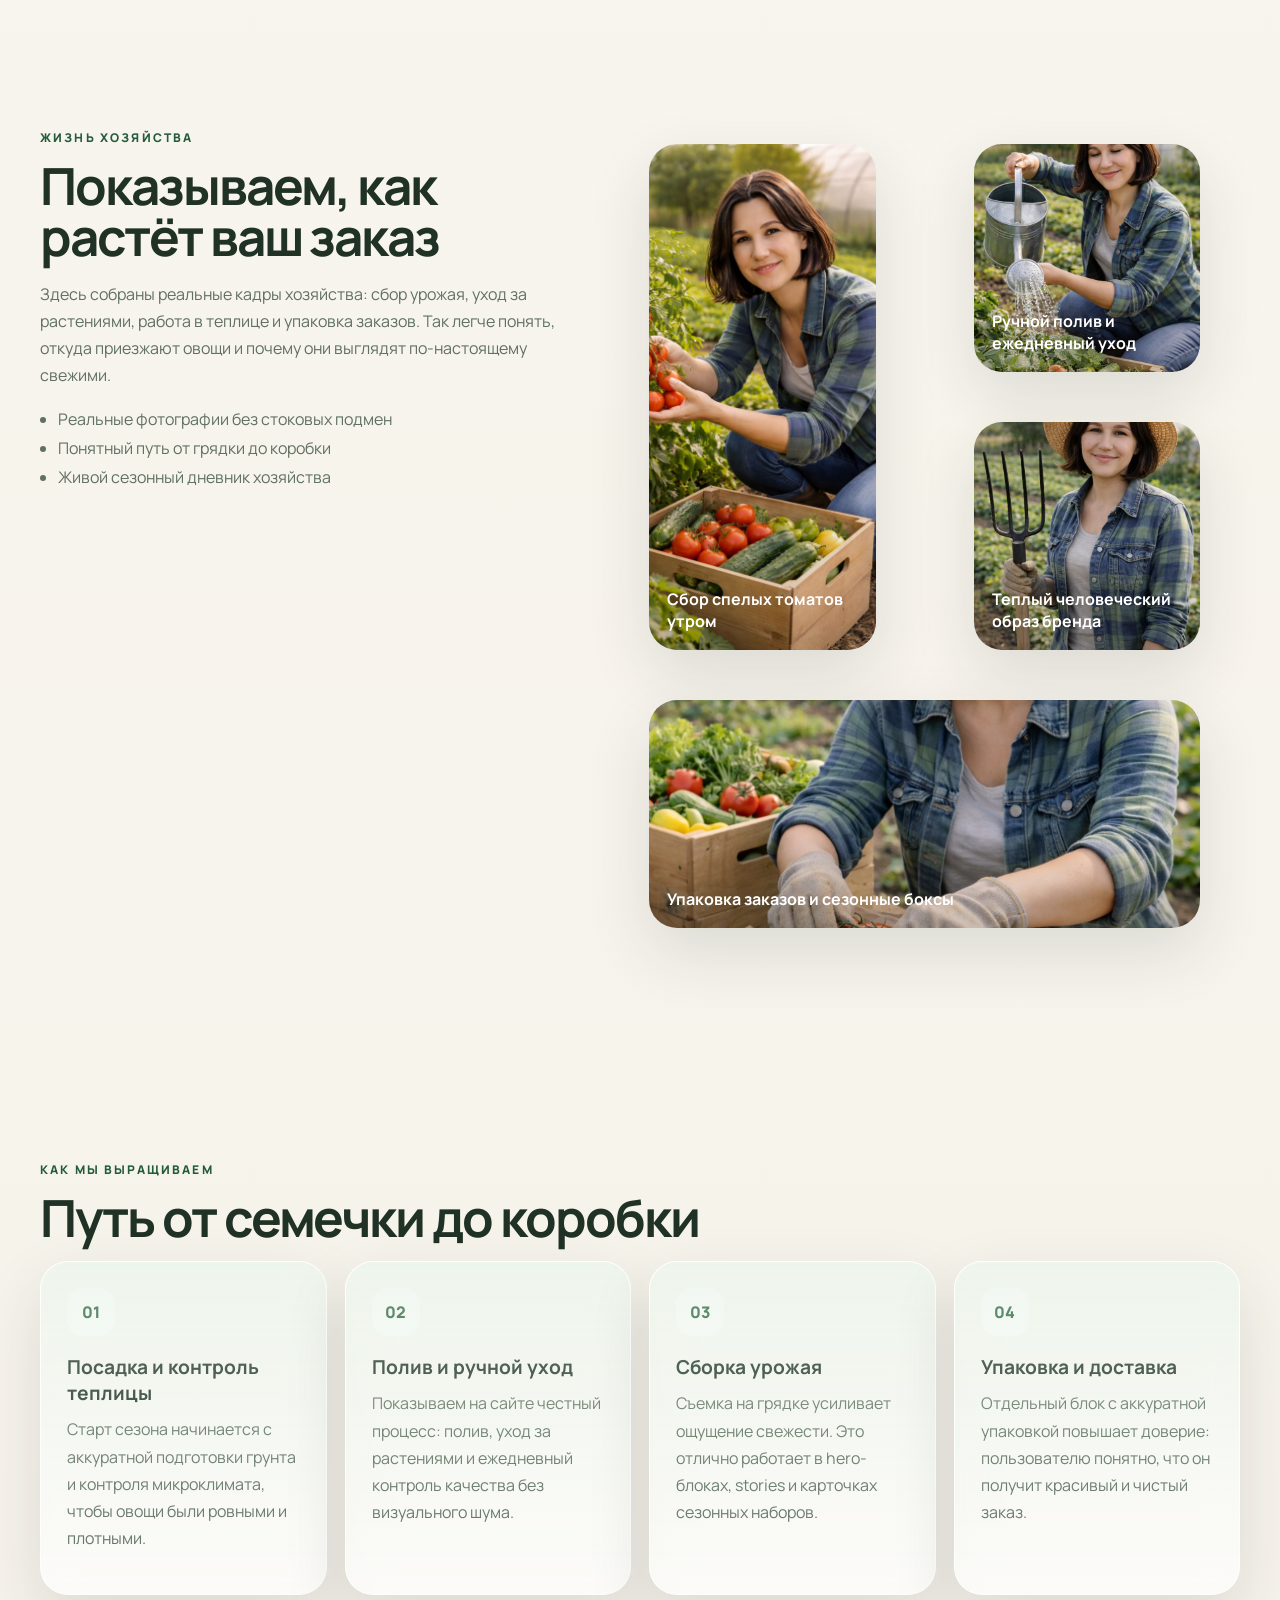
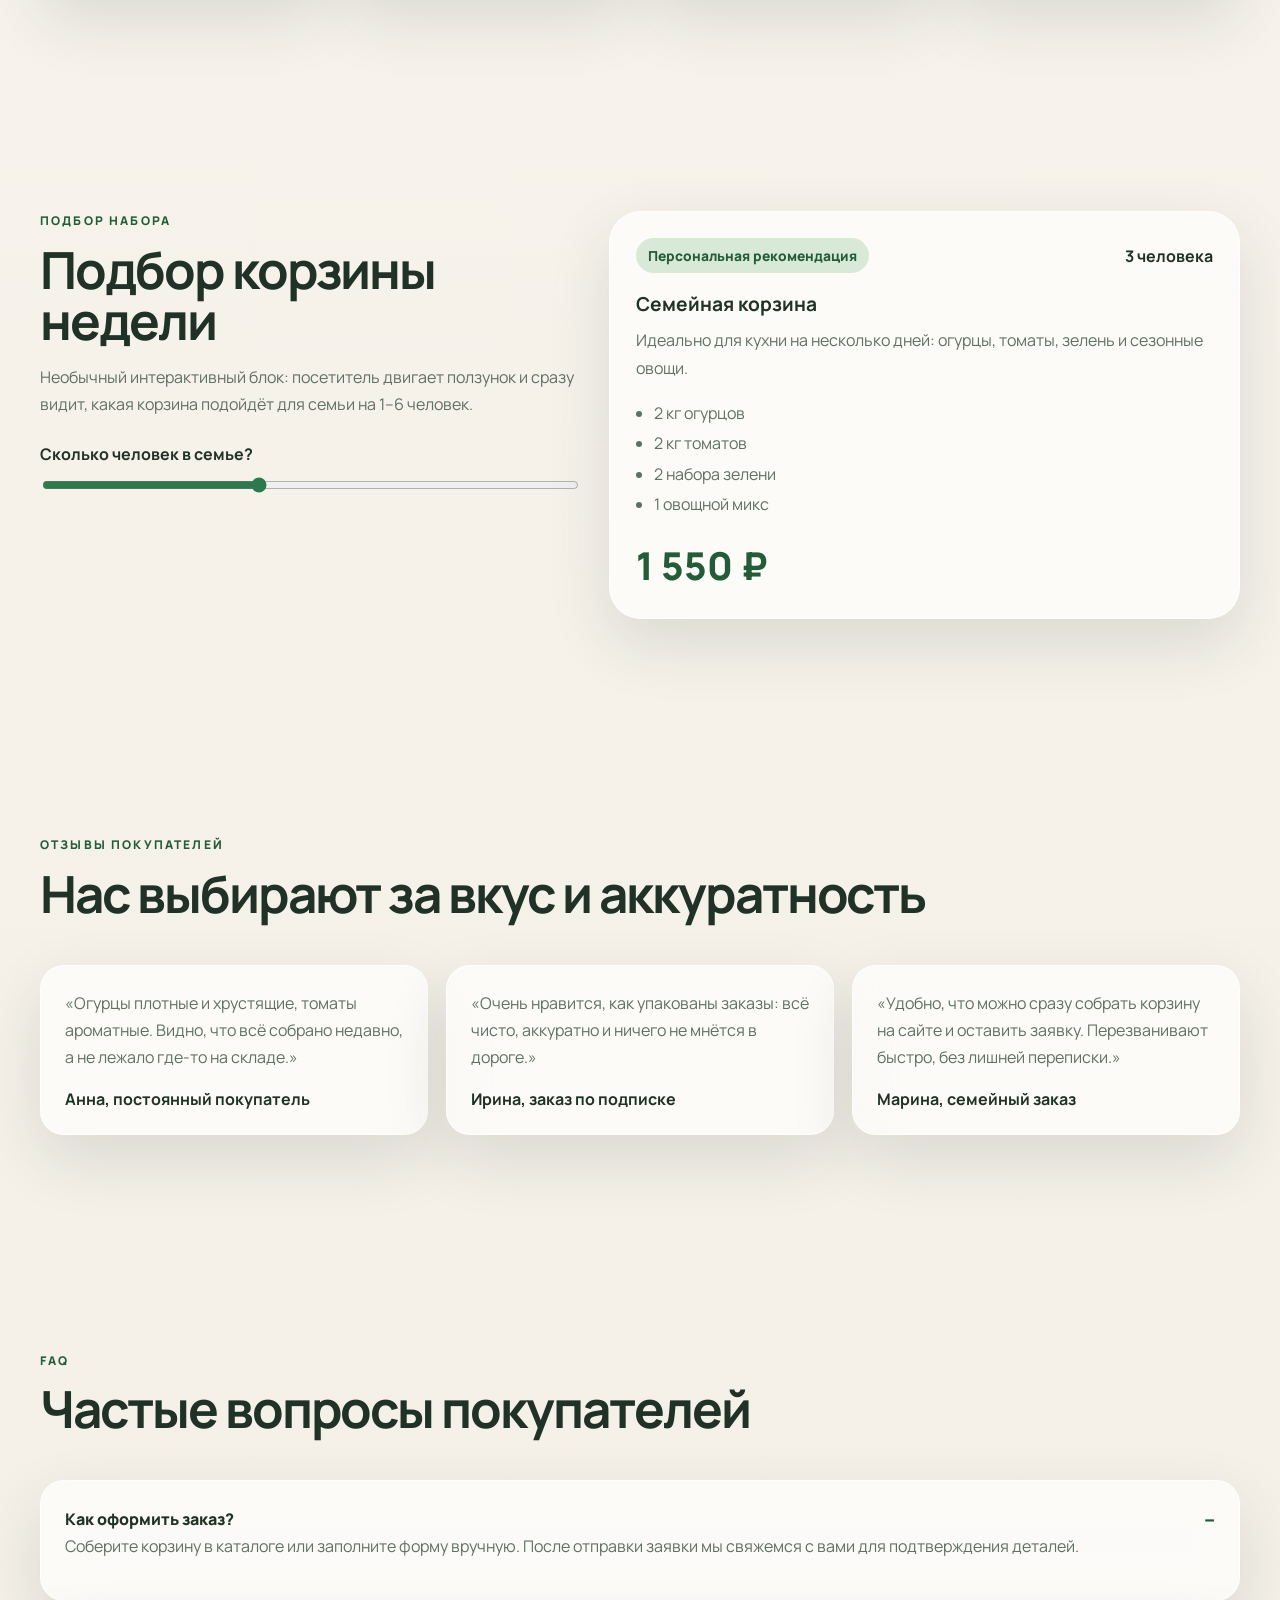
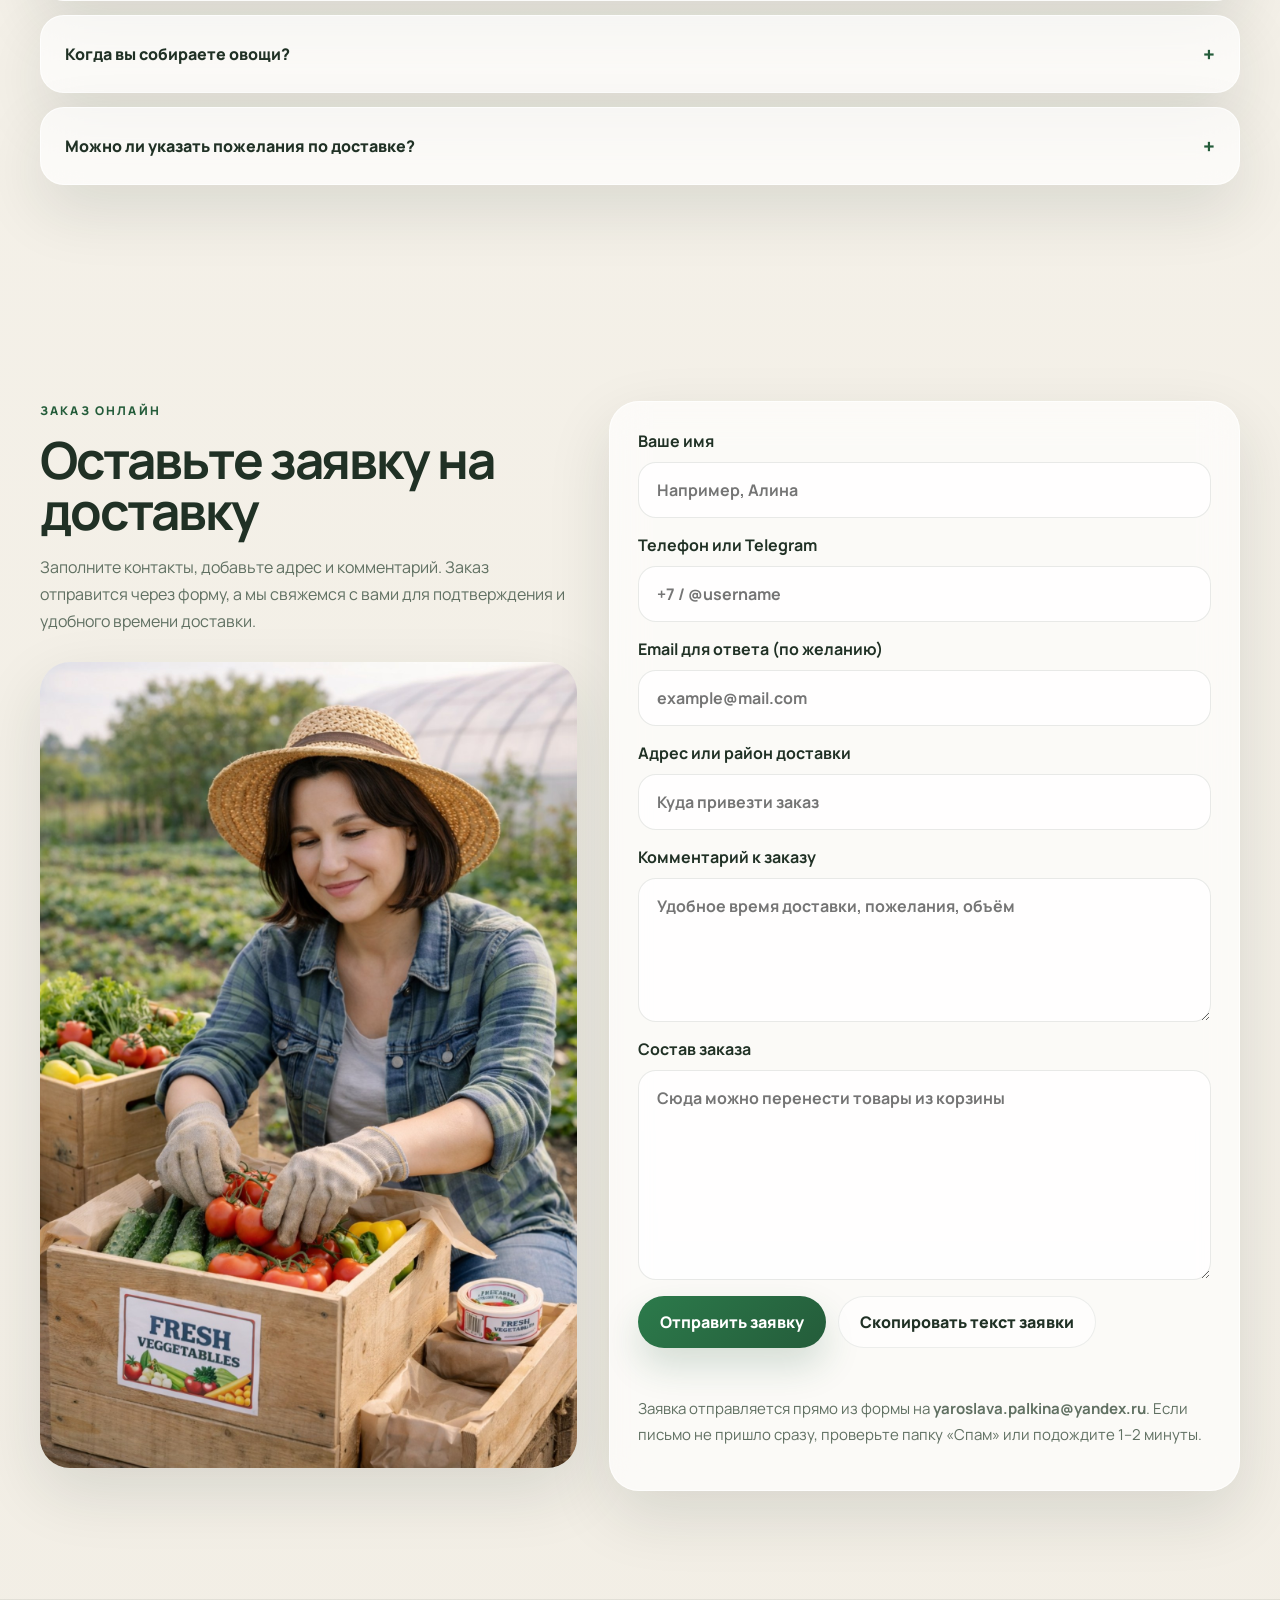
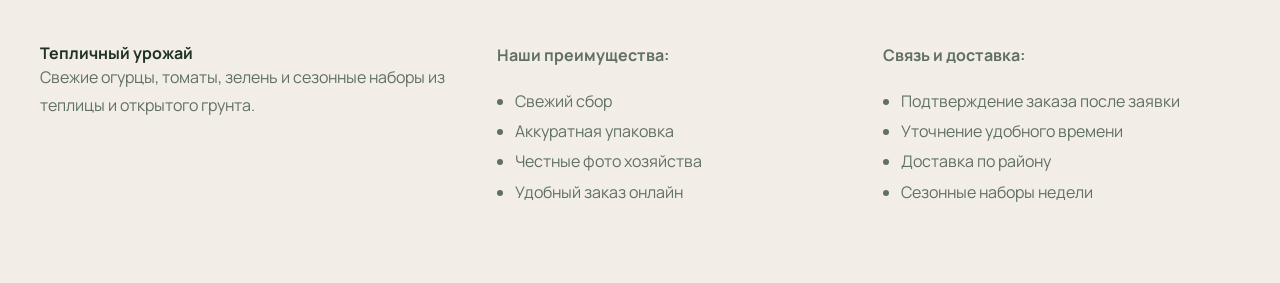
==== commit 31a821f1: "Update index.html" ====
--- a/index.html
+++ b/index.html
@@ -67,12 +67,11 @@
     <section class="hero section">
       <div class="container hero-grid">
         <div class="hero-copy reveal">
-          <p class="eyebrow">фермерский сайт для GitHub Pages</p>
+          <p class="eyebrow">свежий урожай круглый год</p>
           <h1>Огурцы, томаты и зелень <span>прямо с грядки</span></h1>
           <p class="hero-text">
-            Современный лендинг-магазин с атмосферой живого фермерского хозяйства:
-            мягкая премиальная палитра, скролл-эффекты, локальная корзина, фотолента сезона
-            и фирменный указатель в виде огурчика.
+            Свежие огурцы, томаты, зелень и сезонные наборы прямо из хозяйства.
+            Собираем аккуратно, быстро упаковываем и передаём покупателям без долгого складского хранения.
           </p>
 
           <div class="hero-actions">
@@ -123,21 +122,21 @@
     <section class="trust section">
       <div class="container trust-grid">
         <div class="section-heading reveal">
-          <p class="eyebrow">идея оформления</p>
-          <h2>Визуальная концепция сайта</h2>
+          <p class="eyebrow">почему выбирают нас</p>
+          <h2>Свежесть, которой можно доверять</h2>
         </div>
         <div class="trust-cards">
           <article class="trust-card reveal">
-            <h3>Тональность</h3>
-            <p>Не «рынок и дача», а современный farm-to-table бренд: теплый свет, кремовые фоны, зелёные акценты, живые фото и аккуратные glass-карточки.</p>
+            <h3>Сбор в короткий цикл</h3>
+            <p>Овощи не лежат неделями на складе: собираем партиями, чтобы вкус, плотность и аромат сохранялись лучше.</p>
           </article>
           <article class="trust-card reveal">
-            <h3>Интерфейс</h3>
-            <p>Одностраничный сайт с плавным скроллом, каталогом, корзиной, историей сезона, FAQ и формой заказа. Всё адаптировано под телефон.</p>
+            <h3>Честный уход за растениями</h3>
+            <p>Показываем реальные фото теплицы, полива, сбора и упаковки — так покупатель видит не обещания, а настоящий процесс.</p>
           </article>
           <article class="trust-card reveal">
-            <h3>Необычные фишки</h3>
-            <p>Курсор-огурчик, индикатор прокрутки в форме лозы, параллакс карточек, динамические подборки корзин и анимации появления блоков.</p>
+            <h3>Аккуратная упаковка</h3>
+            <p>Каждый заказ собирается бережно: овощи укладываются чисто, без лишней влаги и с учётом удобства доставки.</p>
           </article>
         </div>
       </div>
@@ -159,17 +158,16 @@
     <section class="story section" id="story">
       <div class="container story-grid">
         <div class="story-copy sticky reveal">
-          <p class="eyebrow">фотолента сезона</p>
-          <h2>Сайт должен продавать не только овощи, но и доверие</h2>
+          <p class="eyebrow">жизнь хозяйства</p>
+          <h2>Показываем, как растёт ваш заказ</h2>
           <p>
-            Здесь собраны реальные кадры: сбор урожая, полив, упаковка, работа в теплице и в поле.
-            Такой блок усиливает бренд сильнее, чем любые абстрактные баннеры. Покупатель видит лицо хозяйства,
-            процесс и аккуратность упаковки.
+            Здесь собраны реальные кадры хозяйства: сбор урожая, уход за растениями, работа в теплице и упаковка заказов.
+            Так легче понять, откуда приезжают овощи и почему они выглядят по-настоящему свежими.
           </p>
           <ul class="feature-list">
-            <li>Большие живые фотографии с мягким зумом при скролле</li>
-            <li>Карточки с подписями и атмосферой фермерского дневника</li>
-            <li>Мозаика, которая отлично смотрится и на десктопе, и на телефоне</li>
+            <li>Реальные фотографии без стоковых подмен</li>
+            <li>Понятный путь от грядки до коробки</li>
+            <li>Живой сезонный дневник хозяйства</li>
           </ul>
         </div>
         <div class="photo-wall">
@@ -216,7 +214,7 @@
     <section class="planner section">
       <div class="container planner-grid">
         <div class="planner-copy reveal">
-          <p class="eyebrow">умная фишка</p>
+          <p class="eyebrow">подбор набора</p>
           <h2>Подбор корзины недели</h2>
           <p>
             Необычный интерактивный блок: посетитель двигает ползунок и сразу видит,
@@ -243,21 +241,21 @@
     <section class="reviews section">
       <div class="container reviews-grid">
         <div class="section-heading reveal">
-          <p class="eyebrow">социальное доверие</p>
-          <h2>Что ещё стоит добавить на сайт</h2>
+          <p class="eyebrow">отзывы покупателей</p>
+          <h2>Нас выбирают за вкус и аккуратность</h2>
         </div>
         <div class="review-cards">
           <article class="review-card reveal">
-            <p>«Отличная идея — показывать не только товар, но и процесс. Фото из теплицы сразу делают бренд живым и запоминающимся.»</p>
-            <strong>Блок: история хозяйства</strong>
+            <p>«Огурцы плотные и хрустящие, томаты ароматные. Видно, что всё собрано недавно, а не лежало где-то на складе.»</p>
+            <strong>Анна, постоянный покупатель</strong>
           </article>
           <article class="review-card reveal">
-            <p>«Сезонный таймер, набор недели и локальная корзина превращают сайт из визитки в рабочий инструмент продаж.»</p>
-            <strong>Блок: продажи и конверсия</strong>
+            <p>«Очень нравится, как упакованы заказы: всё чисто, аккуратно и ничего не мнётся в дороге.»</p>
+            <strong>Ирина, заказ по подписке</strong>
           </article>
           <article class="review-card reveal">
-            <p>«Курсор-огурчик и мягкий параллакс — как раз тот необычный акцент, который делает сайт модным, но не перегруженным.»</p>
-            <strong>Блок: wow-эффект</strong>
+            <p>«Удобно, что можно сразу собрать корзину на сайте и оставить заявку. Перезванивают быстро, без лишней переписки.»</p>
+            <strong>Марина, семейный заказ</strong>
           </article>
         </div>
       </div>
@@ -271,16 +269,16 @@
         </div>
         <div class="faq-list">
           <details class="faq-item reveal" open>
-            <summary>Можно ли принимать заказы через этот сайт?</summary>
-            <p>Да. Сейчас сайт работает как статичный лендинг для GitHub Pages, но уже включает корзину и форму. Дальше можно подключить Telegram, WhatsApp, email или полноценную CMS.</p>
+            <summary>Как оформить заказ?</summary>
+            <p>Соберите корзину в каталоге или заполните форму вручную. После отправки заявки мы свяжемся с вами для подтверждения деталей.</p>
           </details>
           <details class="faq-item reveal">
-            <summary>Подходит ли он для телефона?</summary>
-            <p>Да. Верстка адаптивная: крупные кнопки, карточки перестраиваются в одну колонку, а все скролл-эффекты остаются плавными.</p>
+            <summary>Когда вы собираете овощи?</summary>
+            <p>Основные партии собираются регулярно в течение недели. Поэтому в заказ обычно попадают овощи из свежего сбора.</p>
           </details>
           <details class="faq-item reveal">
-            <summary>Можно ли заменить тексты и цены?</summary>
-            <p>Да. Весь каталог лежит в одном JS-файле, а тексты — в обычной HTML-разметке, поэтому сайт легко поддерживать даже без сложного фреймворка.</p>
+            <summary>Можно ли указать пожелания по доставке?</summary>
+            <p>Да, в форме есть поле комментария. Туда можно написать удобное время, ориентиры по адресу и пожелания к заказу.</p>
           </details>
         </div>
       </div>
@@ -289,42 +287,51 @@
     <section class="order section" id="order">
       <div class="container order-grid">
         <div class="order-copy reveal">
-          <p class="eyebrow">форма заявки</p>
-          <h2>Оставьте заказ</h2>
+          <p class="eyebrow">заказ онлайн</p>
+          <h2>Оставьте заявку на доставку</h2>
           <p>
-            Форма собирает заказ из корзины и формирует готовое письмо. В GitHub Pages это удобный компромисс:
-            сайт остаётся статичным, но выглядит как полноценный современный магазин.
+            Заполните контакты, добавьте адрес и комментарий. Заказ отправится через форму, а мы свяжемся с вами для подтверждения и удобного времени доставки.
           </p>
           <img class="order-photo" src="assets/images/packing.jpg" alt="Упаковка овощей в ящики" />
         </div>
 
-        <form class="order-form reveal" id="orderForm">
+        <form class="order-form reveal" id="orderForm" action="https://api.web3forms.com/submit" method="POST">
+          <input type="hidden" name="access_key" value="c7ab40a8-48b4-4c55-883b-942a46b4b216" />
+          <input type="hidden" name="from_name" value="Тепличный урожай" />
+          <input type="checkbox" name="botcheck" tabindex="-1" autocomplete="off" style="display:none;" />
+          <input type="hidden" name="subject" value="Новый заказ с сайта Тепличный урожай" />
+          <input type="hidden" name="site" value="Тепличный урожай" />
           <label>
             Ваше имя
-            <input type="text" id="customerName" placeholder="Например, Алина" required />
+            <input type="text" id="customerName" name="name" placeholder="Например, Алина" required />
           </label>
           <label>
             Телефон или Telegram
-            <input type="text" id="customerContact" placeholder="+7 / @username" required />
+            <input type="text" id="customerContact" name="contact" placeholder="+7 / @username" required />
+          </label>
+          <label>
+            Email для ответа (по желанию)
+            <input type="email" id="customerEmail" name="email" placeholder="example@mail.com" />
           </label>
           <label>
             Адрес или район доставки
-            <input type="text" id="customerAddress" placeholder="Куда привезти заказ" />
+            <input type="text" id="customerAddress" name="address" placeholder="Куда привезти заказ" />
           </label>
           <label>
             Комментарий к заказу
-            <textarea id="customerNote" rows="5" placeholder="Удобное время доставки, пожелания, объём"></textarea>
+            <textarea id="customerNote" name="note" rows="5" placeholder="Удобное время доставки, пожелания, объём"></textarea>
           </label>
           <label>
             Состав заказа
-            <textarea id="orderSummary" rows="8" placeholder="Сюда можно перенести товары из корзины"></textarea>
+            <textarea id="orderSummary" name="order" rows="8" placeholder="Сюда можно перенести товары из корзины"></textarea>
           </label>
 
           <div class="form-actions">
-            <button type="submit" class="primary-btn">Сформировать письмо</button>
+            <button type="submit" class="primary-btn" id="submitOrder">Отправить заявку</button>
             <button type="button" class="secondary-btn" id="copyOrder">Скопировать текст заявки</button>
           </div>
-          <p class="form-note">Кнопка откроет готовое письмо на адрес <strong>yaroslava.palkina@yandex.ru</strong>. Для полностью автоматической отправки без почтового клиента нужен внешний сервис формы.</p>
+          <p class="form-status" id="formStatus" role="status" aria-live="polite"></p>
+          <p class="form-note">Заявка отправляется прямо из формы на <strong>yaroslava.palkina@yandex.ru</strong>. Если письмо не пришло сразу, проверьте папку «Спам» или подождите 1–2 минуты.</p>
         </form>
       </div>
     </section>
@@ -334,24 +341,24 @@
     <div class="container footer-grid">
       <div>
         <strong>Тепличный урожай</strong>
-        <p>Фермерский лендинг с каталогом, корзиной и живыми фотографиями для быстрой публикации на GitHub Pages.</p>
+        <p>Свежие огурцы, томаты, зелень и сезонные наборы из теплицы и открытого грунта.</p>
       </div>
       <div>
-        <p><strong>Что уже встроено:</strong></p>
+        <p><strong>Наши преимущества:</strong></p>
         <ul>
-          <li>Адаптивная верстка</li>
-          <li>Плавные анимации при скролле</li>
-          <li>Каталог с фильтрами</li>
-          <li>Курсор-огурчик</li>
+          <li>Свежий сбор</li>
+          <li>Аккуратная упаковка</li>
+          <li>Честные фото хозяйства</li>
+          <li>Удобный заказ онлайн</li>
         </ul>
       </div>
       <div>
-        <p><strong>Дальше можно добавить:</strong></p>
+        <p><strong>Связь и доставка:</strong></p>
         <ul>
-          <li>Онлайн-оплату</li>
-          <li>Интеграцию с Telegram</li>
-          <li>Настоящую CRM-форму</li>
-          <li>Карту доставки</li>
+          <li>Подтверждение заказа после заявки</li>
+          <li>Уточнение удобного времени</li>
+          <li>Доставка по району</li>
+          <li>Сезонные наборы недели</li>
         </ul>
       </div>
     </div>
--- a/styles.css
+++ b/styles.css
@@ -411,10 +411,25 @@
 
 .vine-track {
   position: relative;
-  width: 6px;
+  width: 16px;
   height: 140px;
+  padding: 0;
+  border: 0;
   border-radius: 999px;
   background: linear-gradient(180deg, rgba(44, 122, 75, 0.1), rgba(44, 122, 75, 0.35));
+  box-shadow: inset 0 0 0 1px rgba(44, 122, 75, 0.08);
+  appearance: none;
+  cursor: pointer;
+  touch-action: none;
+}
+
+.vine-track:hover {
+  background: linear-gradient(180deg, rgba(44, 122, 75, 0.14), rgba(44, 122, 75, 0.42));
+}
+
+.vine-track:focus-visible {
+  outline: 3px solid rgba(44, 122, 75, 0.18);
+  outline-offset: 6px;
 }
 
 .vine-track i {
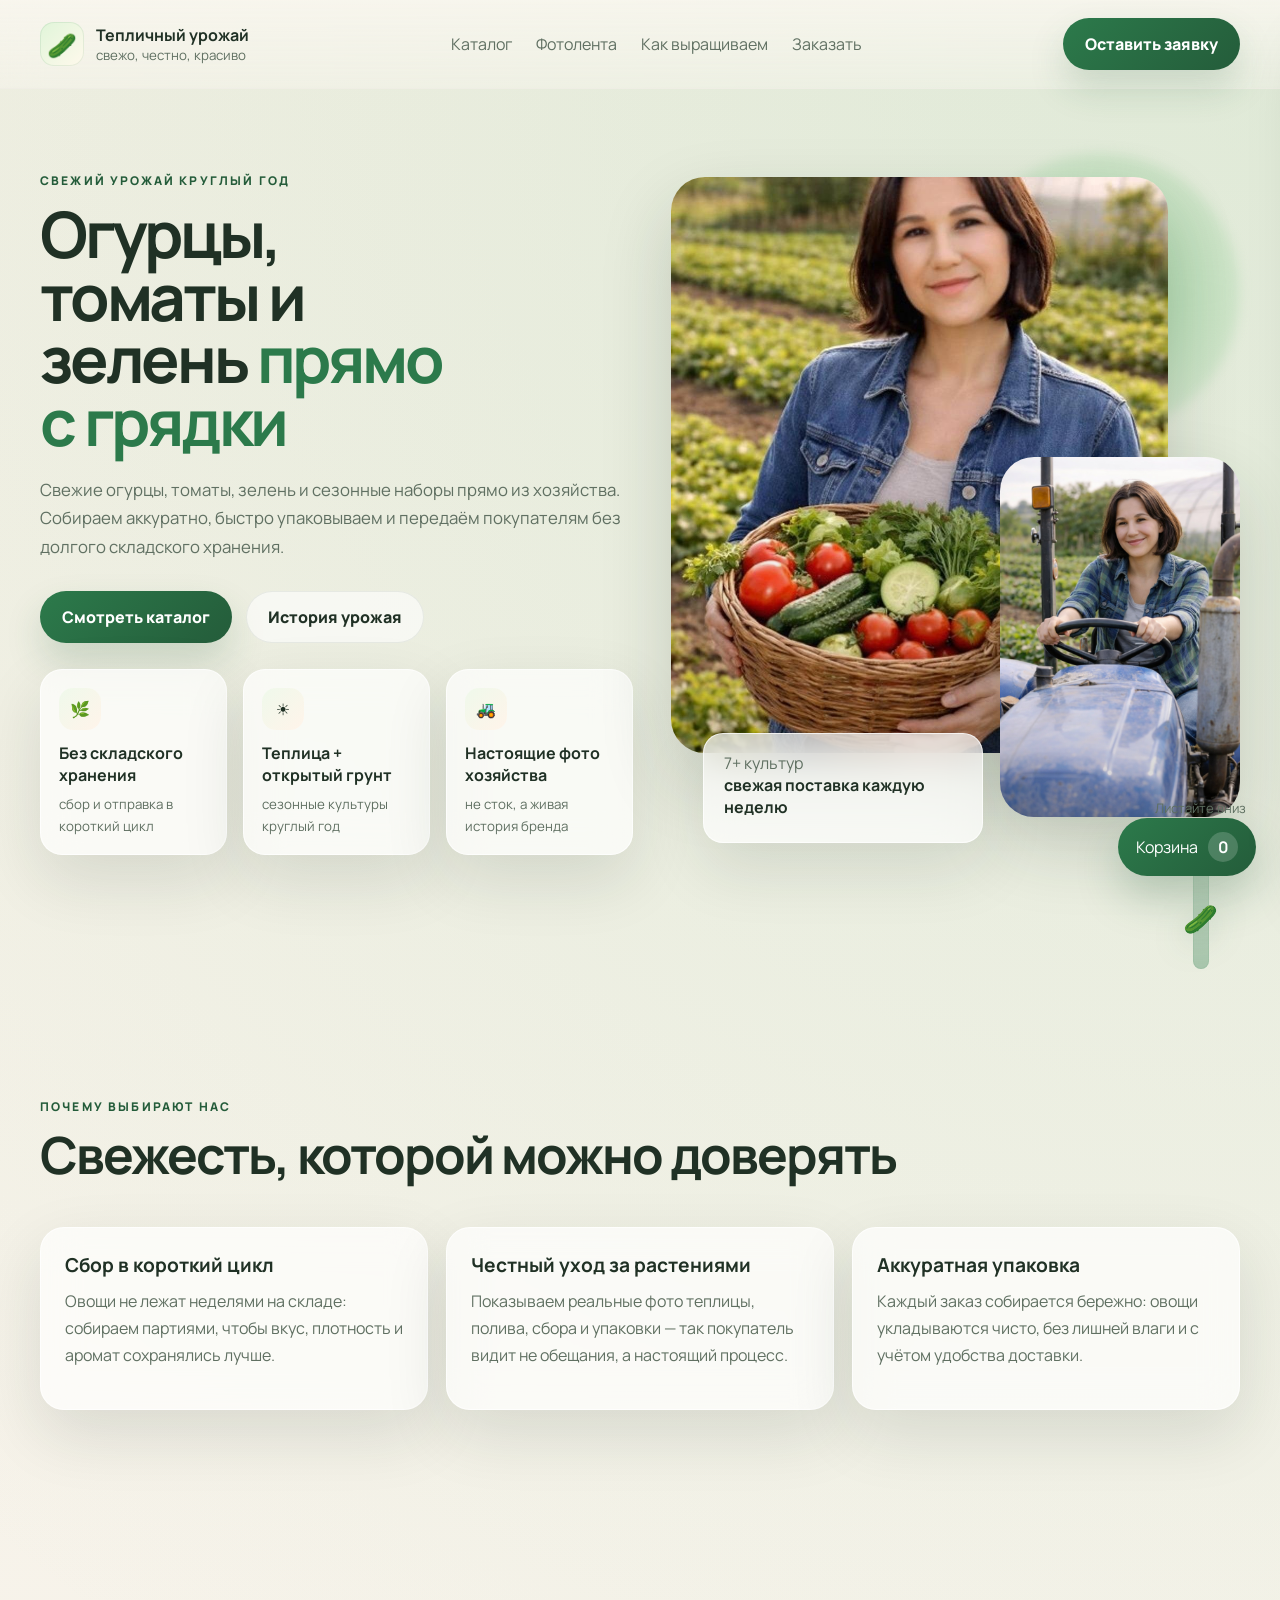
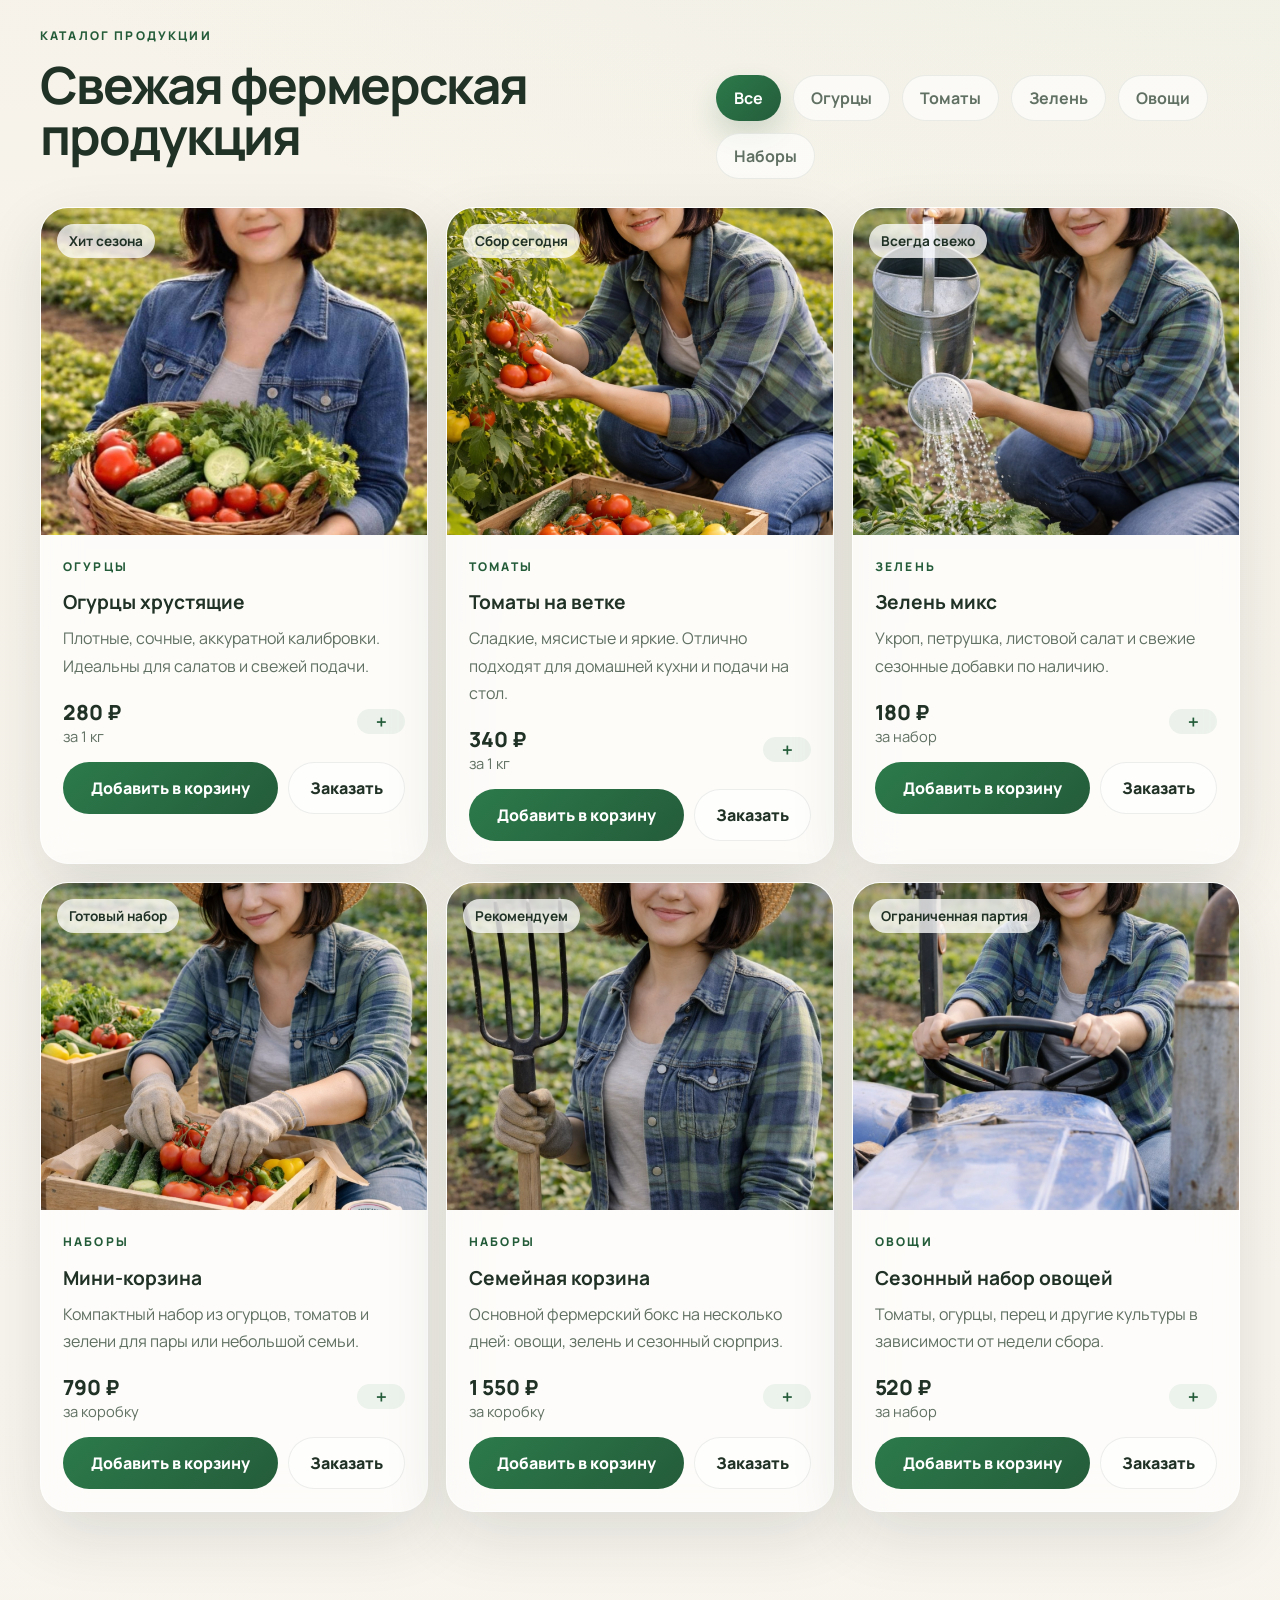
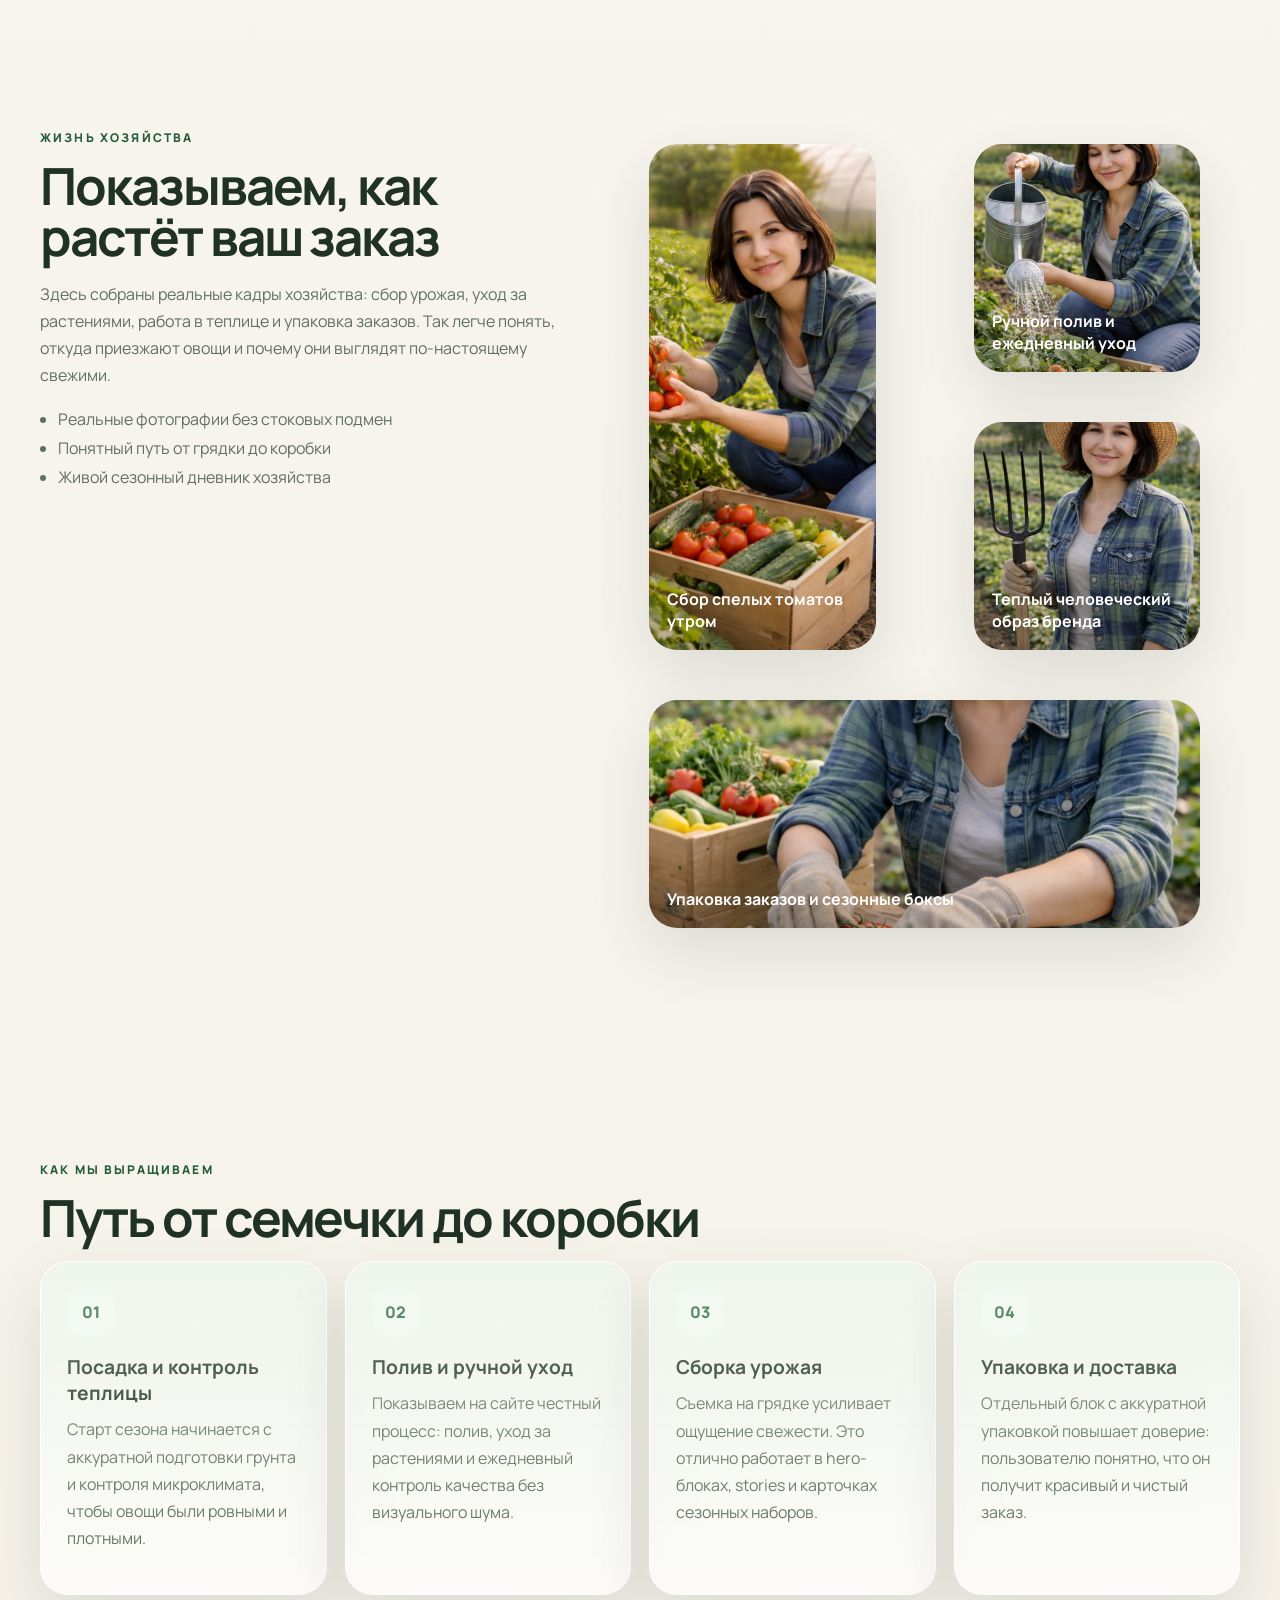
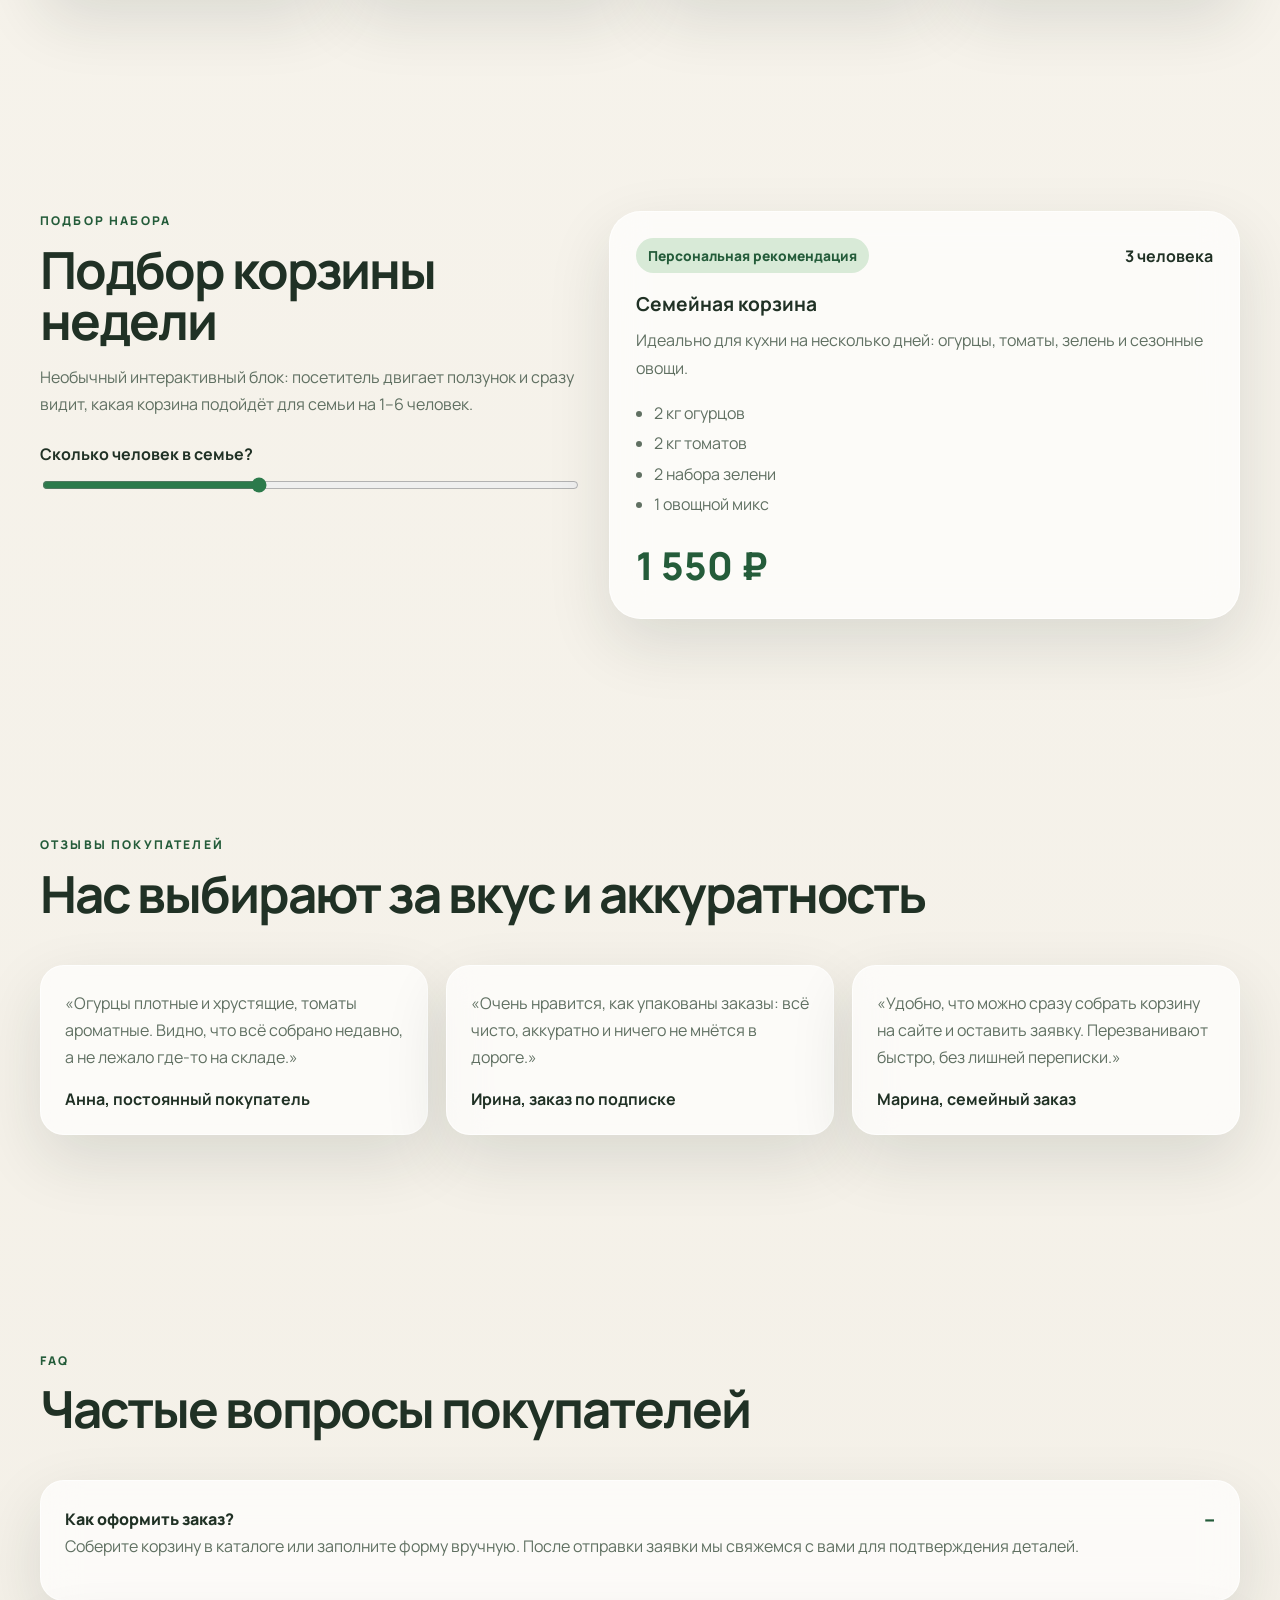
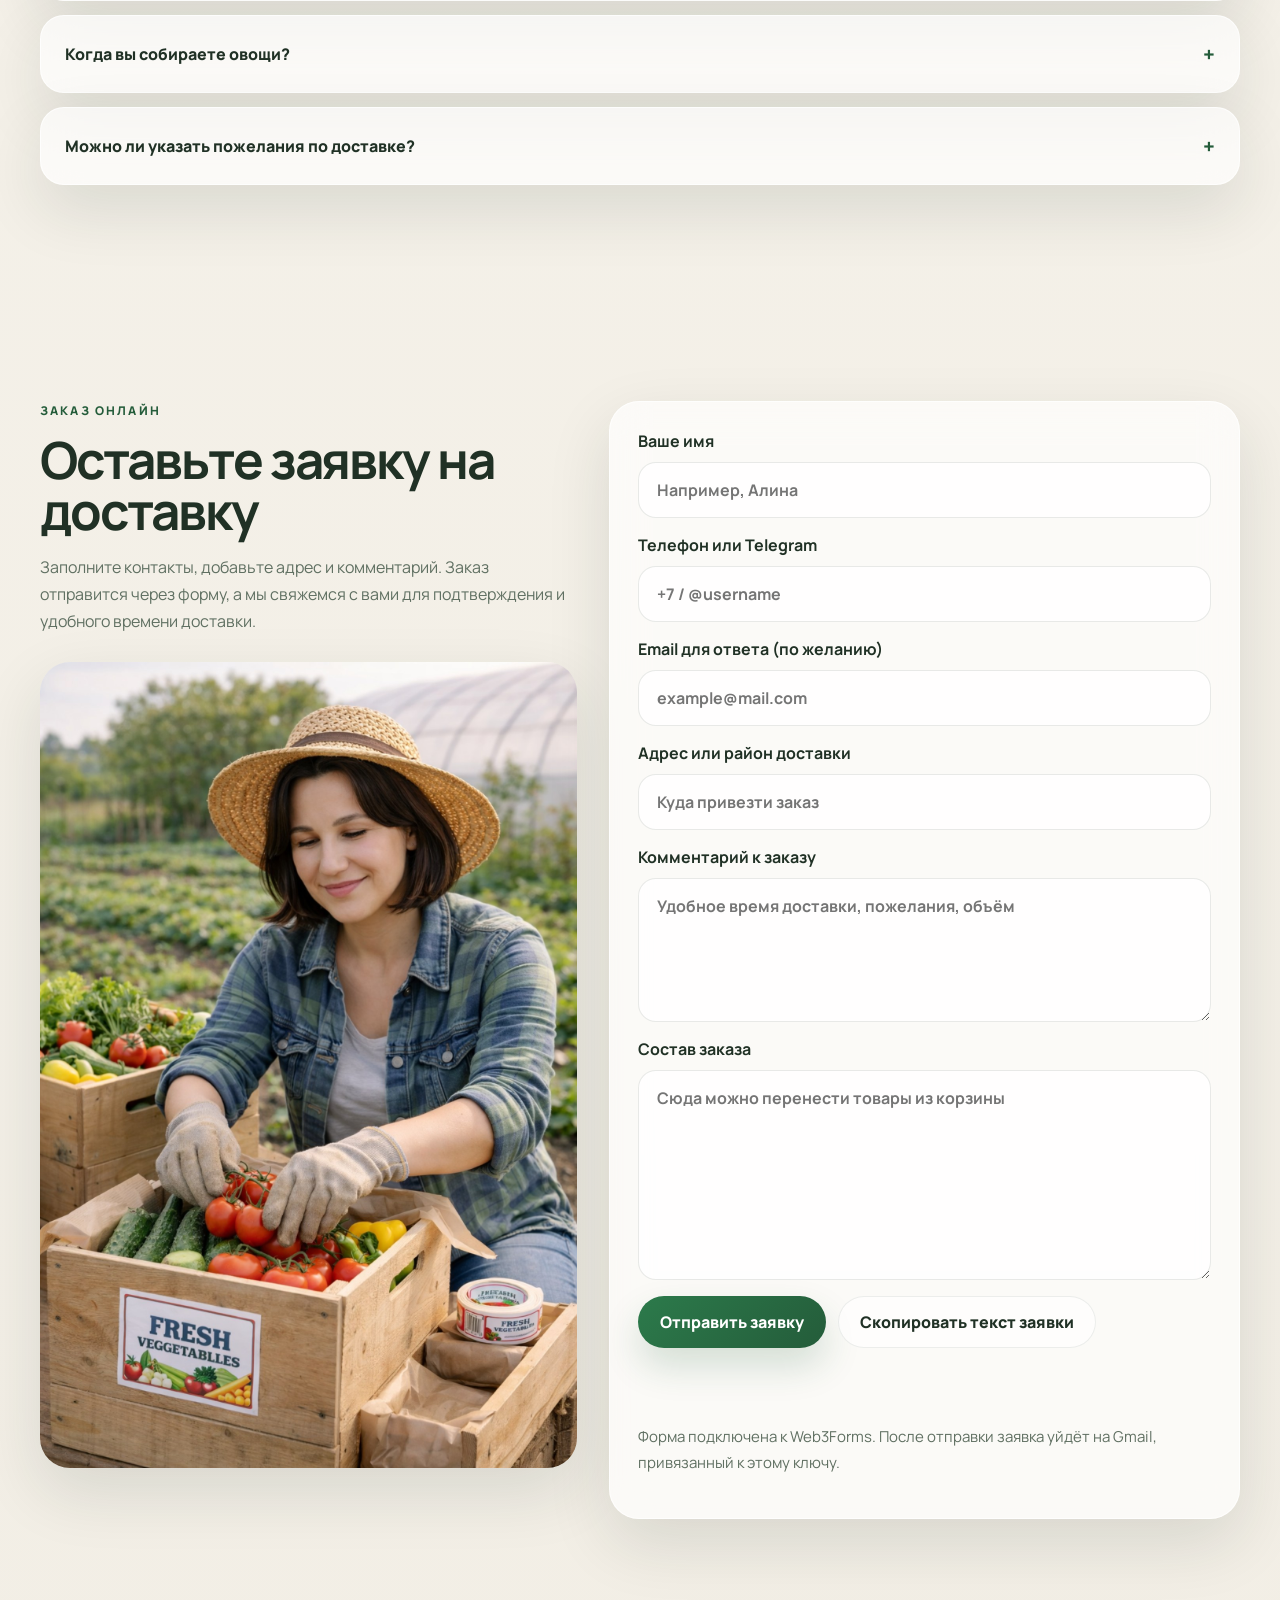
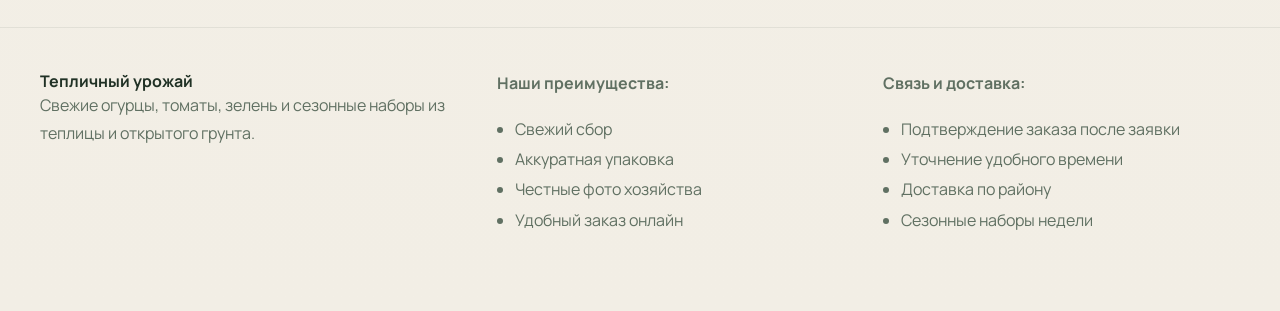
==== commit e6d19c0b: "Update index.html" ====
--- a/index.html
+++ b/index.html
@@ -296,11 +296,11 @@
         </div>
 
         <form class="order-form reveal" id="orderForm" action="https://api.web3forms.com/submit" method="POST">
-          <input type="hidden" name="access_key" value="c7ab40a8-48b4-4c55-883b-942a46b4b216" />
+          <input type="hidden" name="access_key" value="9a50f274-35e6-46b4-806f-139985e07c92" />
+          <input type="hidden" name="subject" value="Новый заказ с сайта Тепличный урожай" />
           <input type="hidden" name="from_name" value="Тепличный урожай" />
-          <input type="checkbox" name="botcheck" tabindex="-1" autocomplete="off" style="display:none;" />
-          <input type="hidden" name="subject" value="Новый заказ с сайта Тепличный урожай" />
           <input type="hidden" name="site" value="Тепличный урожай" />
+          <input type="checkbox" name="botcheck" class="botcheck" tabindex="-1" autocomplete="off" />
           <label>
             Ваше имя
             <input type="text" id="customerName" name="name" placeholder="Например, Алина" required />
@@ -331,7 +331,7 @@
             <button type="button" class="secondary-btn" id="copyOrder">Скопировать текст заявки</button>
           </div>
           <p class="form-status" id="formStatus" role="status" aria-live="polite"></p>
-          <p class="form-note">Заявка отправляется прямо из формы на <strong>yaroslava.palkina@yandex.ru</strong>. Если письмо не пришло сразу, проверьте папку «Спам» или подождите 1–2 минуты.</p>
+          <p class="form-note">Форма подключена к Web3Forms. После отправки заявка уйдёт на Gmail, привязанный к этому ключу.</p>
         </form>
       </div>
     </section>
--- a/styles.css
+++ b/styles.css
@@ -1130,3 +1130,27 @@
     bottom: 14px;
   }
 }
+
+
+.botcheck {
+  display: none !important;
+}
+
+.form-status {
+  min-height: 1.4em;
+  margin-top: 0.35rem;
+  font-weight: 600;
+  color: #5a685d;
+}
+
+.form-status.is-pending {
+  color: #6d6a36;
+}
+
+.form-status.is-success {
+  color: #245c3a;
+}
+
+.form-status.is-error {
+  color: #a33b3b;
+}
